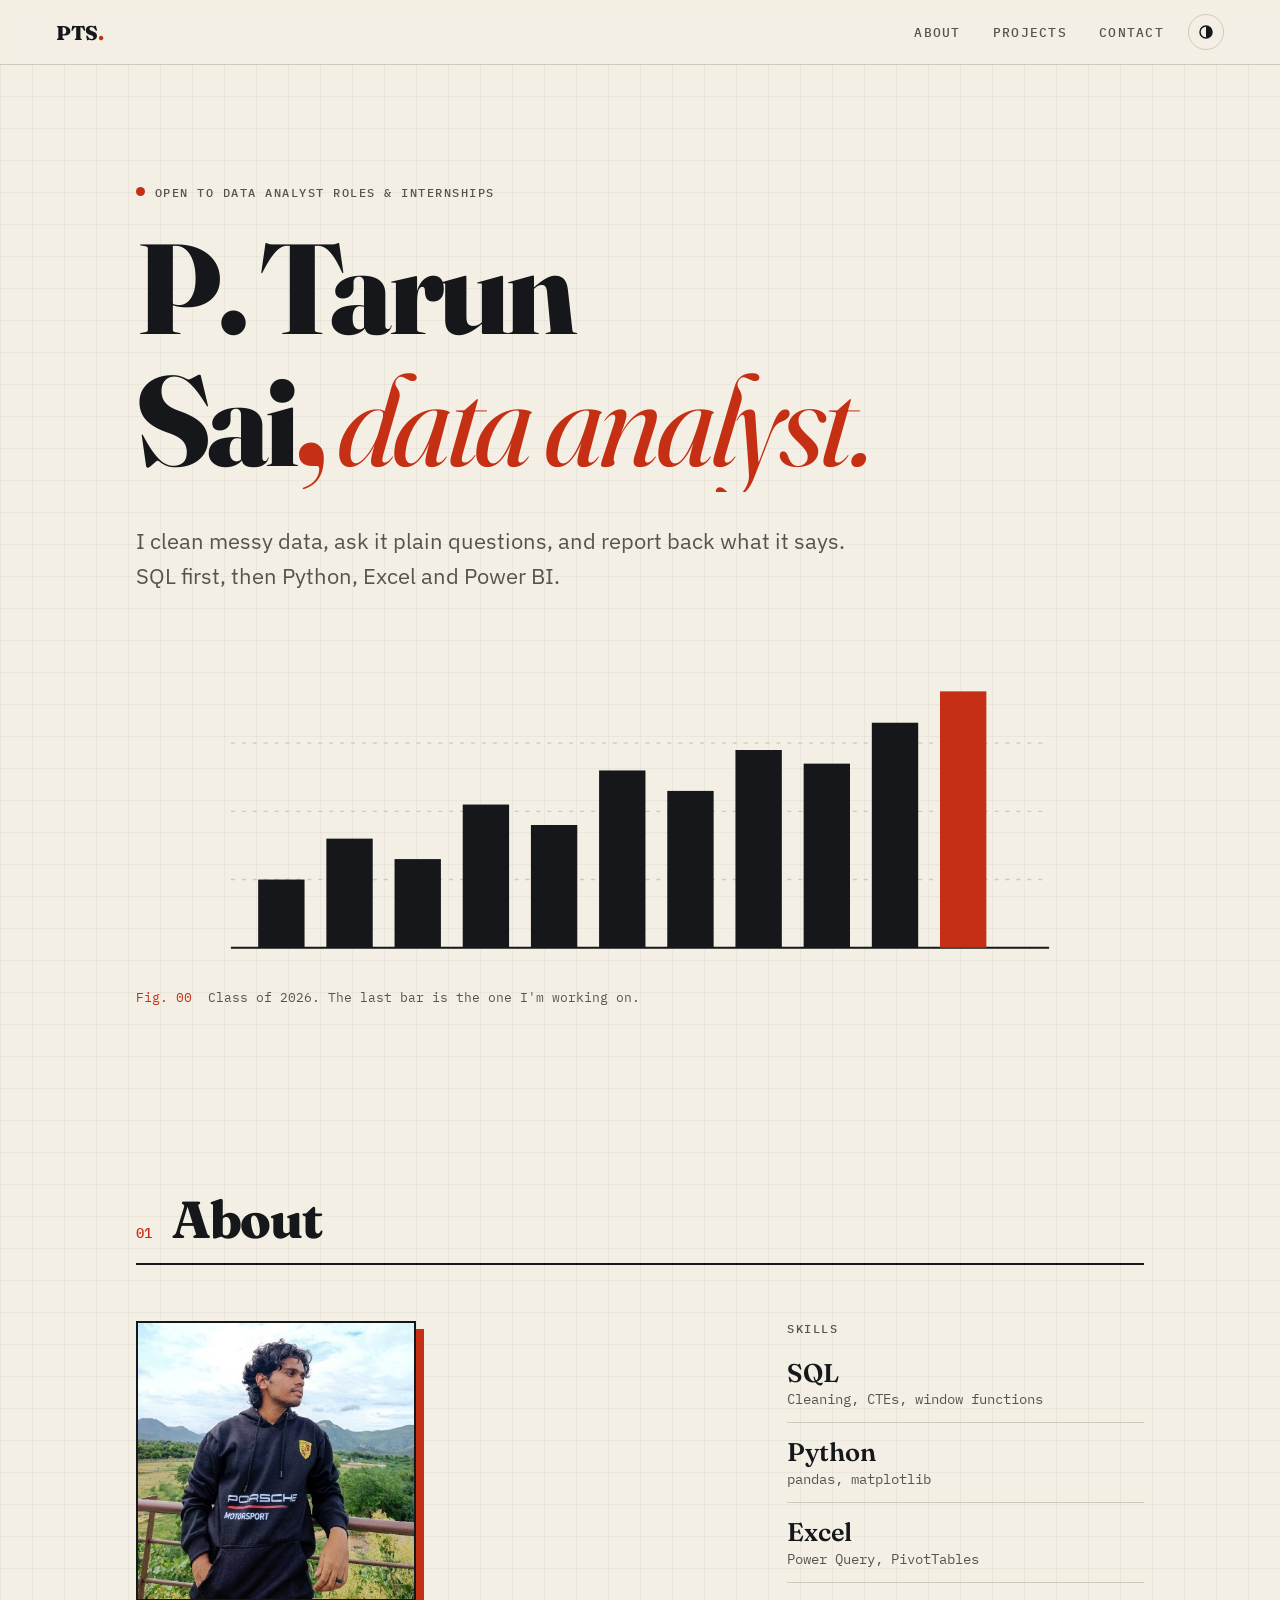
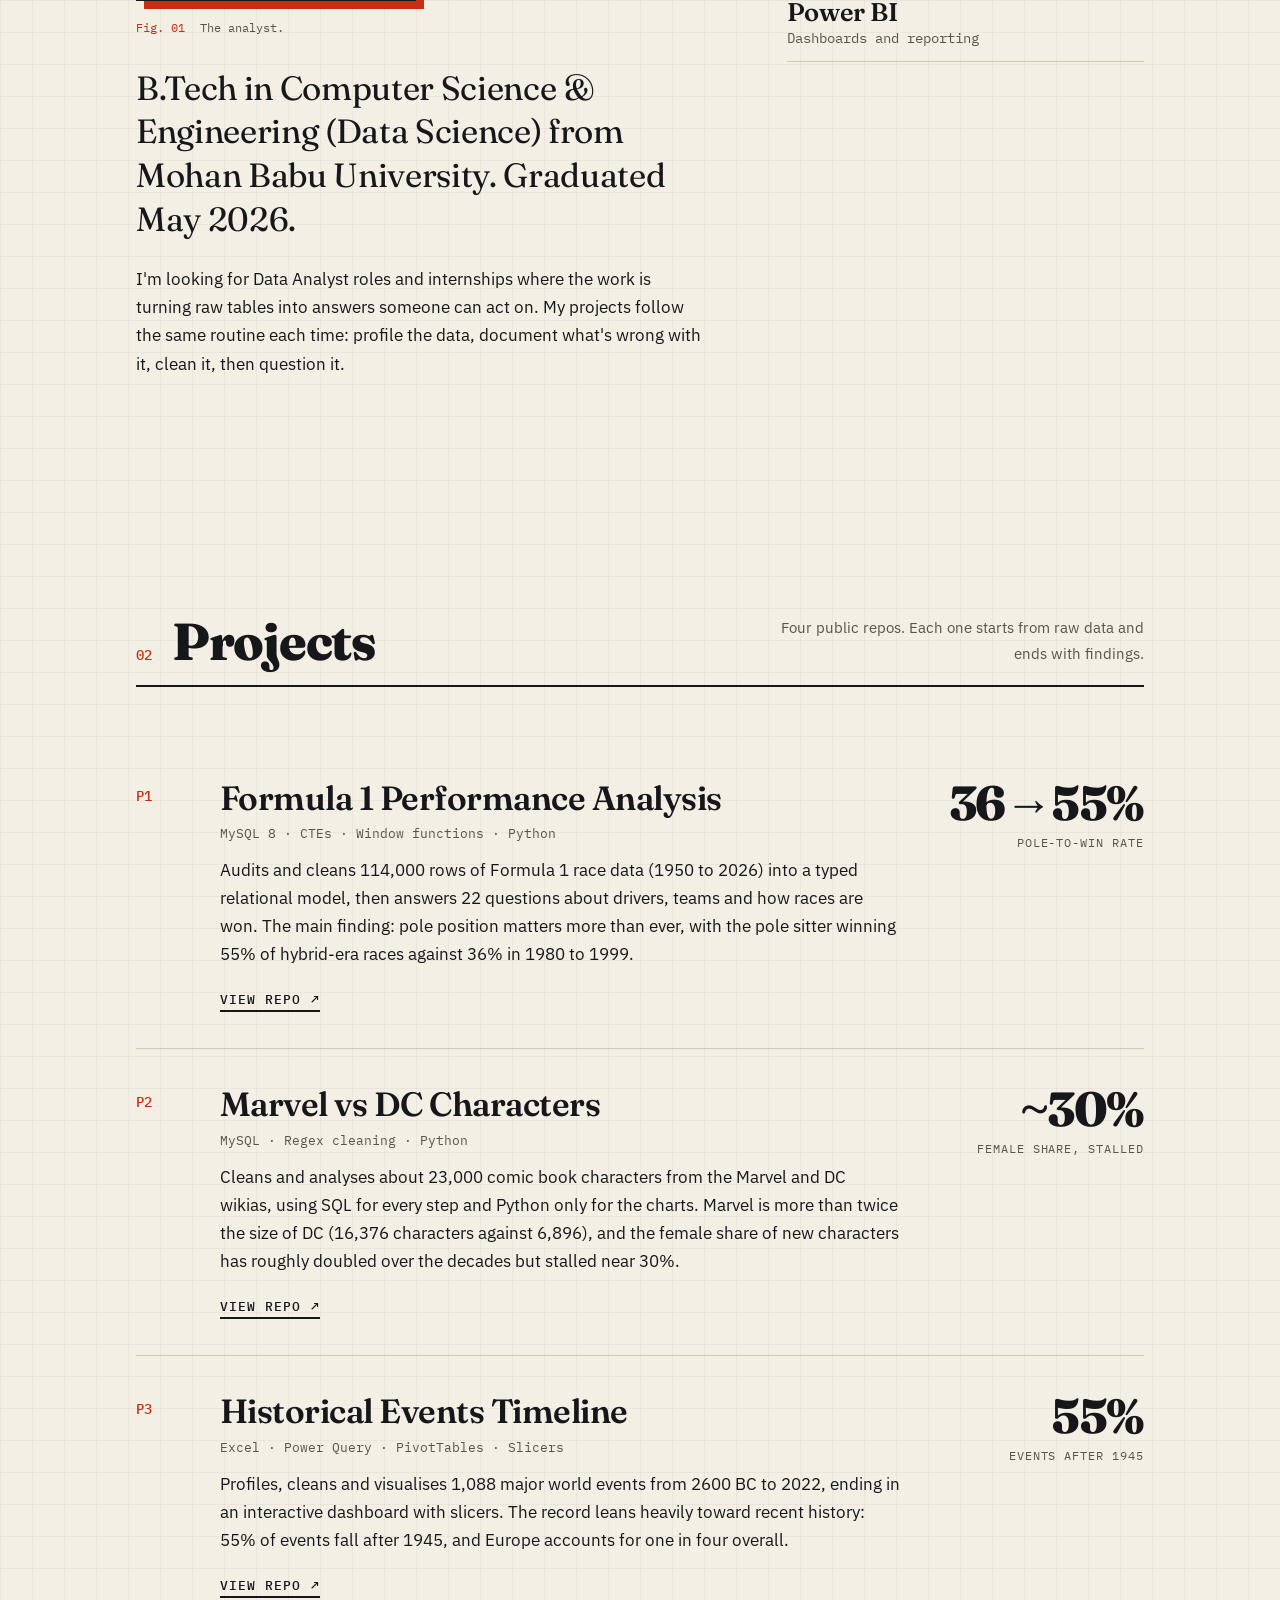
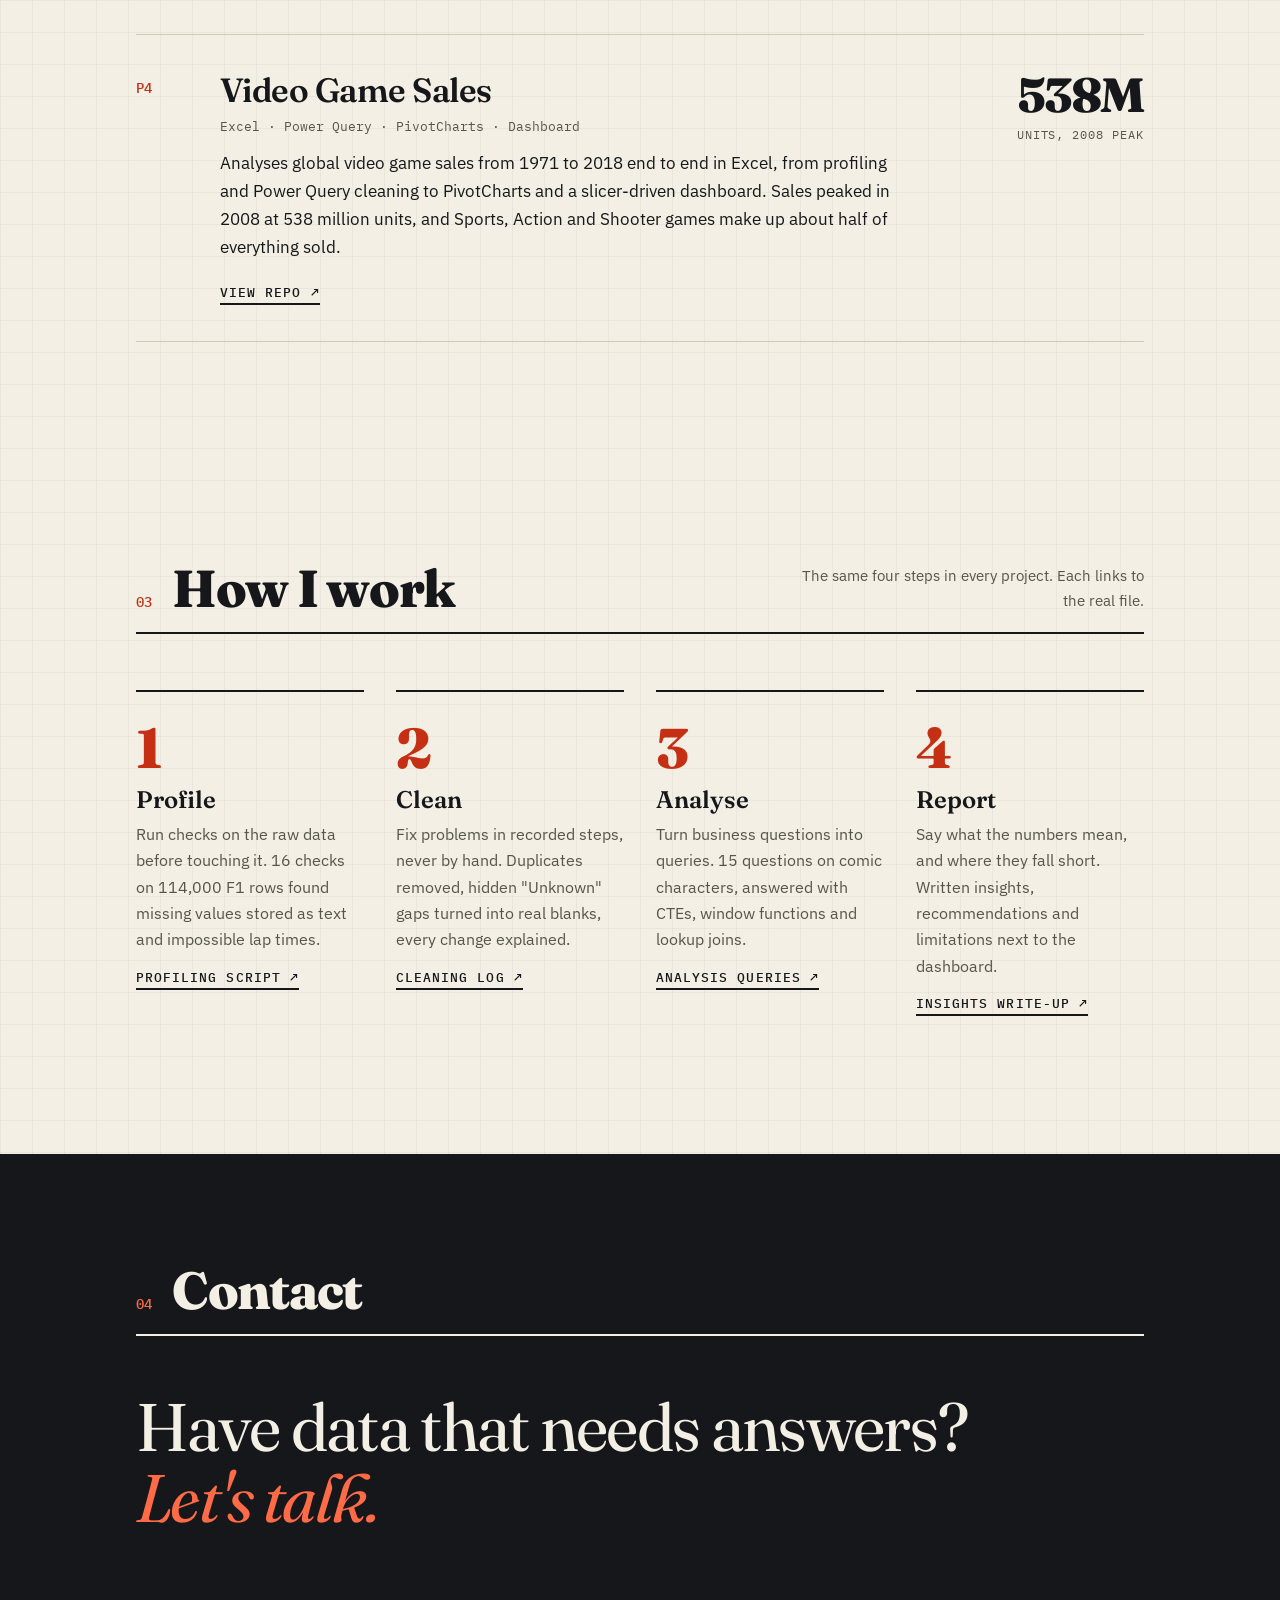
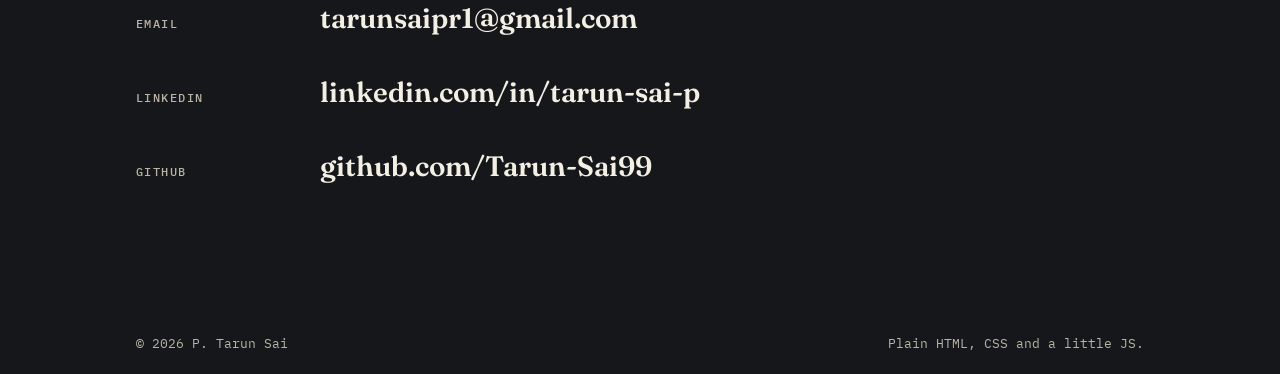
==== index.html @ ee103949 "Add process section, dark mode, link preview; serve site from repo root" ====
<!doctype html>
<html lang="en" class="no-js">
<head>
  <meta charset="utf-8">
  <meta name="viewport" content="width=device-width, initial-scale=1">
  <title>P. Tarun Sai · Data Analyst</title>
  <meta name="description" content="Portfolio of P. Tarun Sai, a Data Analyst skilled in SQL, Python, Excel and Power BI. B.Tech CSE (Data Science), seeking Data Analyst roles and internships.">
  <meta name="theme-color" content="#F3EFE4">
  <link rel="canonical" href="https://tarun-sai99.github.io/portfolio/">
  <meta property="og:type" content="website">
  <meta property="og:title" content="P. Tarun Sai · Data Analyst">
  <meta property="og:description" content="SQL, Python, Excel and Power BI. Four data-analysis projects, from raw data to findings.">
  <meta property="og:url" content="https://tarun-sai99.github.io/portfolio/">
  <meta property="og:image" content="https://tarun-sai99.github.io/portfolio/og.png">
  <meta property="og:image:width" content="1200">
  <meta property="og:image:height" content="630">
  <meta name="twitter:card" content="summary_large_image">
  <script>try{var t=localStorage.getItem("theme");if(!t)t=matchMedia("(prefers-color-scheme: dark)").matches?"dark":"light";document.documentElement.dataset.theme=t}catch(e){}</script>
  <link rel="icon" href="data:image/svg+xml,%3Csvg xmlns='http://www.w3.org/2000/svg' viewBox='0 0 32 32'%3E%3Crect width='32' height='32' fill='%2316171A'/%3E%3Crect x='6' y='16' width='5' height='10' fill='%23F3EFE4'/%3E%3Crect x='13.5' y='10' width='5' height='16' fill='%23F3EFE4'/%3E%3Crect x='21' y='5' width='5' height='21' fill='%23FF6B47'/%3E%3C/svg%3E">
  <link rel="preconnect" href="https://fonts.googleapis.com">
  <link rel="preconnect" href="https://fonts.gstatic.com" crossorigin>
  <link href="https://fonts.googleapis.com/css2?family=Fraunces:ital,opsz,wght@0,9..144,400;0,9..144,600;0,9..144,800;1,9..144,400&family=IBM+Plex+Mono:wght@400;500&family=IBM+Plex+Sans:wght@400;500;600&display=swap" rel="stylesheet">
  <link rel="stylesheet" href="style.css">
</head>
<body>
  <a class="skip" href="#main">Skip to content</a>

  <header class="top">
    <a class="mark" href="#top" aria-label="P. Tarun Sai, back to top">PTS<span>.</span></a>
    <nav aria-label="Sections">
      <a href="#about">About</a>
      <a href="#projects">Projects</a>
      <a href="#contact">Contact</a>
    </nav>
    <button class="theme" type="button" id="theme" aria-label="Switch between light and dark theme">
      <svg viewBox="0 0 24 24" width="18" height="18" aria-hidden="true"><circle cx="12" cy="12" r="8" fill="none" stroke="currentColor" stroke-width="2"/><path d="M12 4a8 8 0 0 1 0 16z" fill="currentColor"/></svg>
    </button>
  </header>

  <main id="main">
    <!-- HERO -->
    <section class="hero wrap" id="top">
      <p class="label"><span class="dot" aria-hidden="true"></span>Open to Data Analyst roles &amp; internships</p>
      <h1>
        <span class="line">P. Tarun</span>
        <span class="line">Sai<span class="accent">,</span> <em>data analyst.</em></span>
      </h1>
      <p class="lede">I clean messy data, ask it plain questions, and report back what it says. SQL first, then Python, Excel and Power BI.</p>

      <figure class="chart" aria-label="Decorative bar chart with the last bar highlighted">
        <svg viewBox="0 0 600 220" role="img" aria-hidden="true" preserveAspectRatio="xMidYMax meet">
          <g class="axis">
            <line x1="0" y1="200" x2="600" y2="200"/>
            <line x1="0" y1="150" x2="600" y2="150" class="faint"/>
            <line x1="0" y1="100" x2="600" y2="100" class="faint"/>
            <line x1="0" y1="50"  x2="600" y2="50"  class="faint"/>
          </g>
          <g class="bars">
            <rect x="20"  y="150" width="34" height="50"  style="--i:0"/>
            <rect x="70"  y="120" width="34" height="80"  style="--i:1"/>
            <rect x="120" y="135" width="34" height="65"  style="--i:2"/>
            <rect x="170" y="95"  width="34" height="105" style="--i:3"/>
            <rect x="220" y="110" width="34" height="90"  style="--i:4"/>
            <rect x="270" y="70"  width="34" height="130" style="--i:5"/>
            <rect x="320" y="85"  width="34" height="115" style="--i:6"/>
            <rect x="370" y="55"  width="34" height="145" style="--i:7"/>
            <rect x="420" y="65"  width="34" height="135" style="--i:8"/>
            <rect x="470" y="35"  width="34" height="165" style="--i:9"/>
            <rect x="520" y="12"  width="34" height="188" style="--i:10" class="hot"/>
          </g>
        </svg>
        <figcaption><span>Fig. 00</span> Class of 2026. The last bar is the one I'm working on.</figcaption>
      </figure>
    </section>

    <!-- ABOUT -->
    <section class="about wrap" id="about">
      <header class="sec-head reveal">
        <span class="sec-no">01</span>
        <h2>About</h2>
      </header>

      <div class="about-grid">
        <div class="reveal">
          <figure class="portrait">
            <img src="photo.png" width="400" height="400" alt="Portrait of P. Tarun Sai outdoors, in front of green hills" loading="lazy">
            <figcaption><span>Fig. 01</span> The analyst.</figcaption>
          </figure>
          <p class="big">B.Tech in Computer Science &amp; Engineering (Data Science) from Mohan Babu University. Graduated May 2026.</p>
          <p>I'm looking for Data Analyst roles and internships where the work is turning raw tables into answers someone can act on. My projects follow the same routine each time: profile the data, document what's wrong with it, clean it, then question it.</p>
        </div>

        <div class="skills reveal" aria-label="Skills">
          <h3 class="label">Skills</h3>
          <ul>
            <li><b>SQL</b><span>Cleaning, CTEs, window functions</span></li>
            <li><b>Python</b><span>pandas, matplotlib</span></li>
            <li><b>Excel</b><span>Power Query, PivotTables</span></li>
            <li><b>Power BI</b><span>Dashboards and reporting</span></li>
          </ul>
        </div>
      </div>
    </section>

    <!-- PROJECTS -->
    <section class="projects wrap" id="projects">
      <header class="sec-head reveal">
        <span class="sec-no">02</span>
        <h2>Projects</h2>
        <p class="sec-note">Four public repos. Each one starts from raw data and ends with findings.</p>
      </header>

      <ol class="ledger">
        <li class="row reveal">
          <span class="idx">P1</span>
          <div class="body">
            <h3><a href="https://github.com/Tarun-Sai99/f1-performance-analysis-mysql">Formula 1 Performance Analysis</a></h3>
            <p class="tools">MySQL 8 · CTEs · Window functions · Python</p>
            <p>Audits and cleans 114,000 rows of Formula 1 race data (1950 to 2026) into a typed relational model, then answers 22 questions about drivers, teams and how races are won. The main finding: pole position matters more than ever, with the pole sitter winning 55% of hybrid-era races against 36% in 1980 to 1999.</p>
            <a class="go" href="https://github.com/Tarun-Sai99/f1-performance-analysis-mysql">View repo <span aria-hidden="true">↗</span></a>
          </div>
          <p class="stat" aria-hidden="true"><strong>36→55%</strong><small>pole-to-win rate</small></p>
        </li>

        <li class="row reveal">
          <span class="idx">P2</span>
          <div class="body">
            <h3><a href="https://github.com/Tarun-Sai99/marvel-dc-sql-analysis">Marvel vs DC Characters</a></h3>
            <p class="tools">MySQL · Regex cleaning · Python</p>
            <p>Cleans and analyses about 23,000 comic book characters from the Marvel and DC wikias, using SQL for every step and Python only for the charts. Marvel is more than twice the size of DC (16,376 characters against 6,896), and the female share of new characters has roughly doubled over the decades but stalled near 30%.</p>
            <a class="go" href="https://github.com/Tarun-Sai99/marvel-dc-sql-analysis">View repo <span aria-hidden="true">↗</span></a>
          </div>
          <p class="stat" aria-hidden="true"><strong>~30%</strong><small>female share, stalled</small></p>
        </li>

        <li class="row reveal">
          <span class="idx">P3</span>
          <div class="body">
            <h3><a href="https://github.com/Tarun-Sai99/historical-events-excel-analysis">Historical Events Timeline</a></h3>
            <p class="tools">Excel · Power Query · PivotTables · Slicers</p>
            <p>Profiles, cleans and visualises 1,088 major world events from 2600 BC to 2022, ending in an interactive dashboard with slicers. The record leans heavily toward recent history: 55% of events fall after 1945, and Europe accounts for one in four overall.</p>
            <a class="go" href="https://github.com/Tarun-Sai99/historical-events-excel-analysis">View repo <span aria-hidden="true">↗</span></a>
          </div>
          <p class="stat" aria-hidden="true"><strong>55%</strong><small>events after 1945</small></p>
        </li>

        <li class="row reveal">
          <span class="idx">P4</span>
          <div class="body">
            <h3><a href="https://github.com/Tarun-Sai99/video-game-sales-analysis">Video Game Sales</a></h3>
            <p class="tools">Excel · Power Query · PivotCharts · Dashboard</p>
            <p>Analyses global video game sales from 1971 to 2018 end to end in Excel, from profiling and Power Query cleaning to PivotCharts and a slicer-driven dashboard. Sales peaked in 2008 at 538 million units, and Sports, Action and Shooter games make up about half of everything sold.</p>
            <a class="go" href="https://github.com/Tarun-Sai99/video-game-sales-analysis">View repo <span aria-hidden="true">↗</span></a>
          </div>
          <p class="stat" aria-hidden="true"><strong>538M</strong><small>units, 2008 peak</small></p>
        </li>
      </ol>
    </section>

    <!-- PROCESS -->
    <section class="process wrap" id="process">
      <header class="sec-head reveal">
        <span class="sec-no">03</span>
        <h2>How I work</h2>
        <p class="sec-note">The same four steps in every project. Each links to the real file.</p>
      </header>
      <ol class="steps">
        <li class="reveal">
          <span class="n">1</span>
          <h3>Profile</h3>
          <p>Run checks on the raw data before touching it. 16 checks on 114,000 F1 rows found missing values stored as text and impossible lap times.</p>
          <a class="go" href="https://github.com/Tarun-Sai99/f1-performance-analysis-mysql/blob/HEAD/sql/02_profiling.sql">Profiling script <span aria-hidden="true">↗</span></a>
        </li>
        <li class="reveal">
          <span class="n">2</span>
          <h3>Clean</h3>
          <p>Fix problems in recorded steps, never by hand. Duplicates removed, hidden "Unknown" gaps turned into real blanks, every change explained.</p>
          <a class="go" href="https://github.com/Tarun-Sai99/historical-events-excel-analysis/blob/HEAD/docs/cleaning_log.md">Cleaning log <span aria-hidden="true">↗</span></a>
        </li>
        <li class="reveal">
          <span class="n">3</span>
          <h3>Analyse</h3>
          <p>Turn business questions into queries. 15 questions on comic characters, answered with CTEs, window functions and lookup joins.</p>
          <a class="go" href="https://github.com/Tarun-Sai99/marvel-dc-sql-analysis/blob/HEAD/sql/03_analysis.sql">Analysis queries <span aria-hidden="true">↗</span></a>
        </li>
        <li class="reveal">
          <span class="n">4</span>
          <h3>Report</h3>
          <p>Say what the numbers mean, and where they fall short. Written insights, recommendations and limitations next to the dashboard.</p>
          <a class="go" href="https://github.com/Tarun-Sai99/video-game-sales-analysis/blob/HEAD/docs/insights.md">Insights write-up <span aria-hidden="true">↗</span></a>
        </li>
      </ol>
    </section>

    <!-- CONTACT -->
    <section class="contact" id="contact">
      <div class="wrap">
        <header class="sec-head reveal">
          <span class="sec-no">04</span>
          <h2>Contact</h2>
        </header>
        <p class="contact-big reveal">Have data that needs answers? <em>Let's talk.</em></p>
        <ul class="links reveal">
          <li><span class="label">Email</span><a href="mailto:tarunsaipr1@gmail.com">tarunsaipr1@gmail.com</a></li>
          <li><span class="label">LinkedIn</span><a href="https://www.linkedin.com/in/tarun-sai-p/">linkedin.com/in/tarun-sai-p</a></li>
          <li><span class="label">GitHub</span><a href="https://github.com/Tarun-Sai99">github.com/Tarun-Sai99</a></li>
        </ul>
      </div>
    </section>
  </main>

  <footer class="foot">
    <div class="wrap">
      <span>© <span id="yr">2026</span> P. Tarun Sai</span>
      <span>Plain HTML, CSS and a little JS.</span>
    </div>
  </footer>

  <script>document.documentElement.classList.remove("no-js")</script>
  <script src="script.js"></script>
</body>
</html>
---- style.css ----
/* ---------- Design tokens: change these to re-theme ---------- */
:root {
  --paper:  #F3EFE4;   /* neutral base */
  --paper-2:#EAE5D6;
  --ink:    #16171A;   /* text + dark section */
  --muted:  #57544B;   /* secondary text */
  --rule:   #CFC9B8;   /* hairlines, grid */
  --accent: #C52F14;   /* the one accent (on paper) */
  --accent-hi: #FF6B47;/* accent on dark */
  --grid: rgba(22,23,26,.045);
  --band-bg: #16171A;  /* contact band */
  --band-fg: #F3EFE4;
  --band-muted: #B9B4A5;
  --band-line: var(--band-line);
  color-scheme: light;

  --serif: "Fraunces", Georgia, "Times New Roman", serif;
  --sans:  "IBM Plex Sans", system-ui, -apple-system, "Segoe UI", sans-serif;
  --mono:  "IBM Plex Mono", ui-monospace, "SFMono-Regular", Menlo, monospace;

  --gutter: clamp(20px, 5vw, 56px);
  --max: 1120px;
}

:root[data-theme="dark"] {
  --paper:#121315; --paper-2:#1C1D20; --ink:#ECE7DA; --muted:#A8A395; --rule:#34332F;
  --accent:#FF6B47; --grid:rgba(236,231,218,.05);
  --band-bg:#1B1C1F; --band-fg:#ECE7DA; --band-muted:#A8A395; --band-line:rgba(236,231,218,.2);
  color-scheme: dark;
}
@media (prefers-color-scheme: dark) {
  :root:not([data-theme]) {
  --paper:#121315; --paper-2:#1C1D20; --ink:#ECE7DA; --muted:#A8A395; --rule:#34332F;
  --accent:#FF6B47; --grid:rgba(236,231,218,.05);
  --band-bg:#1B1C1F; --band-fg:#ECE7DA; --band-muted:#A8A395; --band-line:rgba(236,231,218,.2);
  color-scheme: dark;
  }
}

*, *::before, *::after { box-sizing: border-box; }
html { scroll-behavior: smooth; scroll-padding-top: 72px; }
body {
  margin: 0;
  background-color: var(--paper);
  /* graph-paper grid: the "analyst's notebook" concept */
  background-image:
    linear-gradient(to right, var(--grid) 1px, transparent 1px),
    linear-gradient(to bottom, var(--grid) 1px, transparent 1px);
  background-size: 32px 32px;
  color: var(--ink);
  font: 400 1.0625rem/1.65 var(--sans);
  -webkit-font-smoothing: antialiased;
}
.wrap { max-width: var(--max); margin: 0 auto; padding-inline: var(--gutter); }
a { color: inherit; }
:focus-visible { outline: 3px solid var(--accent); outline-offset: 3px; border-radius: 2px; }
.skip { position: absolute; left: -999px; top: 8px; background: var(--ink); color: var(--paper); padding: 8px 14px; z-index: 20; }
.skip:focus { left: 8px; }

.label {
  font: 500 .78rem/1.2 var(--mono);
  letter-spacing: .12em;
  text-transform: uppercase;
  color: var(--muted);
  margin: 0;
}

/* ---------- Top bar ---------- */
.top {
  position: sticky; top: 0; z-index: 10;
  display: flex; justify-content: space-between; align-items: center;
  padding: 14px var(--gutter);
  background: color-mix(in srgb, var(--paper) 88%, transparent);
  backdrop-filter: blur(8px);
  border-bottom: 1px solid var(--rule);
}
.mark { font: 800 1.25rem var(--serif); text-decoration: none; letter-spacing: -.02em; }
.mark span { color: var(--accent); }
.top nav { display: flex; gap: clamp(14px, 3vw, 32px); }
.top nav a {
  font: 500 .8rem var(--mono); letter-spacing: .1em; text-transform: uppercase;
  text-decoration: none; color: var(--muted); padding: 6px 0;
  background: linear-gradient(var(--accent), var(--accent)) 0 100% / 0 2px no-repeat;
  transition: color .2s, background-size .25s;
}
.top nav a:hover { color: var(--ink); background-size: 100% 2px; }

/* ---------- Hero ---------- */
.hero { padding-block: clamp(56px, 10vw, 120px) clamp(40px, 6vw, 80px); }
.dot {
  display: inline-block; width: 9px; height: 9px; border-radius: 50%;
  background: var(--accent); margin-right: 10px; vertical-align: 1px;
  animation: pulse 2.2s ease-out infinite;
}
.hero h1 {
  font: 800 clamp(3rem, 10.5vw, 8rem)/.95 var(--serif);
  font-variation-settings: "opsz" 144;
  letter-spacing: -.035em;
  margin: 28px 0 0;
}
.hero h1 .line { display: block; overflow: hidden; padding-bottom: .08em; }
.hero h1 .line > *, .hero h1 .line { animation: rise .9s cubic-bezier(.2,.7,.2,1) both; }
.hero h1 .line:nth-child(2) { animation-delay: .12s; }
.hero h1 em { font-style: italic; font-weight: 400; color: var(--accent); }
.hero h1 .accent { color: var(--accent); }
.lede { max-width: 34em; font-size: clamp(1.1rem, 2.2vw, 1.35rem); color: var(--muted); margin: 32px 0 0; animation: fade 1s .4s both; }

.chart { margin: clamp(40px, 7vw, 80px) 0 0; }
.chart svg { display: block; width: 100%; height: auto; max-height: 300px; overflow: visible; }
.chart .axis line { stroke: var(--ink); stroke-width: 1.5; }
.chart .axis .faint { stroke: var(--rule); stroke-width: 1; stroke-dasharray: 3 5; }
.chart .bars rect {
  fill: var(--ink);
  transform-box: fill-box; transform-origin: bottom;
  animation: grow .8s cubic-bezier(.2,.7,.2,1) both;
  animation-delay: calc(.5s + var(--i) * 70ms);
}
.chart .bars rect.hot { fill: var(--accent); }
.chart figcaption { font: 400 .8rem var(--mono); color: var(--muted); margin-top: 14px; }
.chart figcaption span { color: var(--accent); margin-right: 8px; }

/* ---------- Section heads ---------- */
section { padding-block: clamp(56px, 9vw, 110px); }
.sec-head { display: flex; flex-wrap: wrap; align-items: baseline; gap: 6px 20px; padding-bottom: 18px; border-bottom: 2px solid var(--ink); margin-bottom: clamp(32px, 5vw, 56px); }
.sec-no { font: 500 .85rem var(--mono); color: var(--accent); }
.sec-head h2 { font: 800 clamp(2rem, 5vw, 3.25rem)/1 var(--serif); letter-spacing: -.025em; margin: 0; }
.sec-note { flex-basis: 100%; margin: 6px 0 0; color: var(--muted); }
@media (min-width: 760px) { .sec-note { flex-basis: auto; margin: 0 0 0 auto; align-self: center; max-width: 24em; text-align: right; font-size: .95rem; } }

/* ---------- About ---------- */
.about-grid { display: grid; gap: 48px; }
@media (min-width: 860px) { .about-grid { grid-template-columns: 1.6fr 1fr; gap: 80px; } }
.big { font: 400 clamp(1.5rem, 3vw, 2.1rem)/1.3 var(--serif); letter-spacing: -.01em; margin: 0 0 24px; }
.about p { max-width: 36em; }
.skills .label { margin-bottom: 8px; }
.skills ul { list-style: none; padding: 0; margin: 0; }
.skills li { display: flex; flex-direction: column; padding: 14px 0; border-bottom: 1px solid var(--rule); transition: padding-left .25s; }
.skills li:hover { padding-left: 10px; }
.skills b { font: 600 1.6rem/1.2 var(--serif); }
.skills li:hover b { color: var(--accent); }
.skills span { font: 400 .85rem var(--mono); color: var(--muted); margin-top: 2px; }

.portrait { margin: 0 0 32px; width: min(260px, 70%); }
.portrait img {
  display: block; width: 100%; height: auto; aspect-ratio: 1; object-fit: cover; object-position: 50% 20%;
  border: 2px solid var(--ink); box-shadow: 8px 8px 0 var(--accent); background: var(--paper-2);
}
.portrait figcaption { font: 400 .78rem var(--mono); color: var(--muted); margin-top: 18px; }
.portrait figcaption span { color: var(--accent); margin-right: 8px; }
@media (min-width: 860px) { .portrait { width: 280px; } }

/* ---------- Projects (ledger rows, not cards) ---------- */
.ledger { list-style: none; margin: 0; padding: 0; }
.row {
  display: grid; gap: 14px 28px;
  grid-template-columns: 48px 1fr;
  padding: 36px 0; border-bottom: 1px solid var(--rule);
  position: relative;
}
.row::before { /* accent rule that draws on hover */
  content: ""; position: absolute; left: 0; bottom: -1px; height: 2px; width: 100%;
  background: var(--accent); transform: scaleX(0); transform-origin: left; transition: transform .45s cubic-bezier(.2,.7,.2,1);
}
.row:hover::before, .row:focus-within::before { transform: scaleX(1); }
.idx { font: 500 .85rem var(--mono); color: var(--accent); padding-top: .5rem; }
.body h3 { font: 600 clamp(1.5rem, 3vw, 2.1rem)/1.15 var(--serif); letter-spacing: -.015em; margin: 0; }
.body h3 a { text-decoration: none; }
.body h3 a:hover { color: var(--accent); }
.tools { font: 400 .82rem var(--mono); color: var(--muted); margin: 8px 0 14px; }
.body > p:not(.tools) { margin: 0 0 16px; max-width: 40em; }
.go {
  font: 500 .82rem var(--mono); letter-spacing: .08em; text-transform: uppercase; text-decoration: none;
  border-bottom: 2px solid var(--ink); padding-bottom: 2px; transition: color .2s, border-color .2s;
}
.go span { display: inline-block; transition: transform .2s; }
.go:hover { color: var(--accent); border-color: var(--accent); }
.go:hover span { transform: translate(2px, -2px); }
.stat { grid-column: 2; margin: 0; }
.stat strong { display: block; font: 800 clamp(2rem, 5vw, 3rem)/1 var(--serif); letter-spacing: -.03em; color: var(--ink); }
.stat small { font: 400 .75rem var(--mono); color: var(--muted); text-transform: uppercase; letter-spacing: .08em; }
.row:hover .stat strong { color: var(--accent); }
@media (min-width: 900px) {
  .row { grid-template-columns: 56px 1fr 200px; align-items: start; }
  .stat { grid-column: 3; text-align: right; }
}

/* ---------- Process ---------- */
.steps { list-style: none; margin: 0; padding: 0; display: grid; gap: 0; counter-reset: s; }
.steps li { padding: 28px 0; border-bottom: 1px solid var(--rule); display: grid; gap: 6px; }
.steps .n { font: 800 3.5rem/1 var(--serif); color: var(--accent); letter-spacing: -.04em; }
.steps h3 { font: 600 1.5rem/1.2 var(--serif); margin: 4px 0 0; }
.steps p { margin: 0 0 10px; color: var(--muted); font-size: 1rem; }
.steps .go { justify-self: start; align-self: end; }
@media (min-width: 900px) {
  .steps { grid-template-columns: repeat(4, 1fr); gap: 0 32px; }
  .steps li { border-bottom: 0; border-top: 2px solid var(--ink); align-content: start; }
  .steps li:hover .n { transform: translateY(-4px); }
  .steps .n { transition: transform .25s; }
}

/* ---------- Theme toggle ---------- */
.theme { background: none; border: 1px solid var(--rule); color: var(--ink); width: 36px; height: 36px; border-radius: 50%; display: grid; place-items: center; cursor: pointer; margin-left: 16px; transition: border-color .2s, color .2s, transform .3s; }
.theme:hover { border-color: var(--accent); color: var(--accent); transform: rotate(180deg); }
.top { gap: 8px; }
.top nav { margin-left: auto; }

/* ---------- Contact (dark band) ---------- */
.contact { background: var(--band-bg); color: var(--band-fg); }
.contact .sec-head { border-color: var(--band-fg); }
.contact .sec-no { color: var(--accent-hi); }
.contact-big { font: 400 clamp(2rem, 6vw, 4.2rem)/1.05 var(--serif); letter-spacing: -.025em; margin: 0 0 48px; max-width: 14em; }
.contact-big em { color: var(--accent-hi); }
.links { list-style: none; margin: 0; padding: 0; }
.links li { display: grid; gap: 4px 24px; padding: 20px 0; border-top: 1px solid var(--band-line); }
.links li:last-child { border-bottom: 1px solid var(--band-line); }
@media (min-width: 700px) { .links li { grid-template-columns: 160px 1fr; align-items: baseline; } }
.contact .label { color: var(--band-muted); }
.links a {
  font: 600 clamp(1.15rem, 3vw, 1.75rem) var(--serif); text-decoration: none; overflow-wrap: anywhere;
  background: linear-gradient(var(--accent-hi), var(--accent-hi)) 0 100% / 0 2px no-repeat; transition: background-size .3s, color .2s;
}
.links a:hover { color: var(--accent-hi); background-size: 100% 2px; }
.contact :focus-visible { outline-color: var(--accent-hi); }

.foot { background: var(--band-bg); color: var(--band-muted); font: 400 .8rem var(--mono); border-top: 1px solid var(--band-line); }
.foot .wrap { display: flex; flex-wrap: wrap; justify-content: space-between; gap: 8px; padding-block: 22px; }

/* ---------- Motion ---------- */
.reveal { opacity: 0; transform: translateY(24px); transition: opacity .7s ease, transform .7s cubic-bezier(.2,.7,.2,1); }
.reveal.in { opacity: 1; transform: none; }
@keyframes grow  { from { transform: scaleY(0); } to { transform: scaleY(1); } }
@keyframes rise  { from { transform: translateY(105%); opacity: 0; } to { transform: none; opacity: 1; } }
@keyframes fade  { from { opacity: 0; transform: translateY(10px); } to { opacity: 1; transform: none; } }
@keyframes pulse { 0% { box-shadow: 0 0 0 0 rgba(197,47,20,.5); } 70%,100% { box-shadow: 0 0 0 10px rgba(197,47,20,0); } }

@media (prefers-reduced-motion: reduce) {
  html { scroll-behavior: auto; }
  *, *::before, *::after { animation: none !important; transition: none !important; }
  .reveal { opacity: 1; transform: none; }
}
/* If JS is off, never hide content */
.no-js .reveal { opacity: 1; transform: none; }
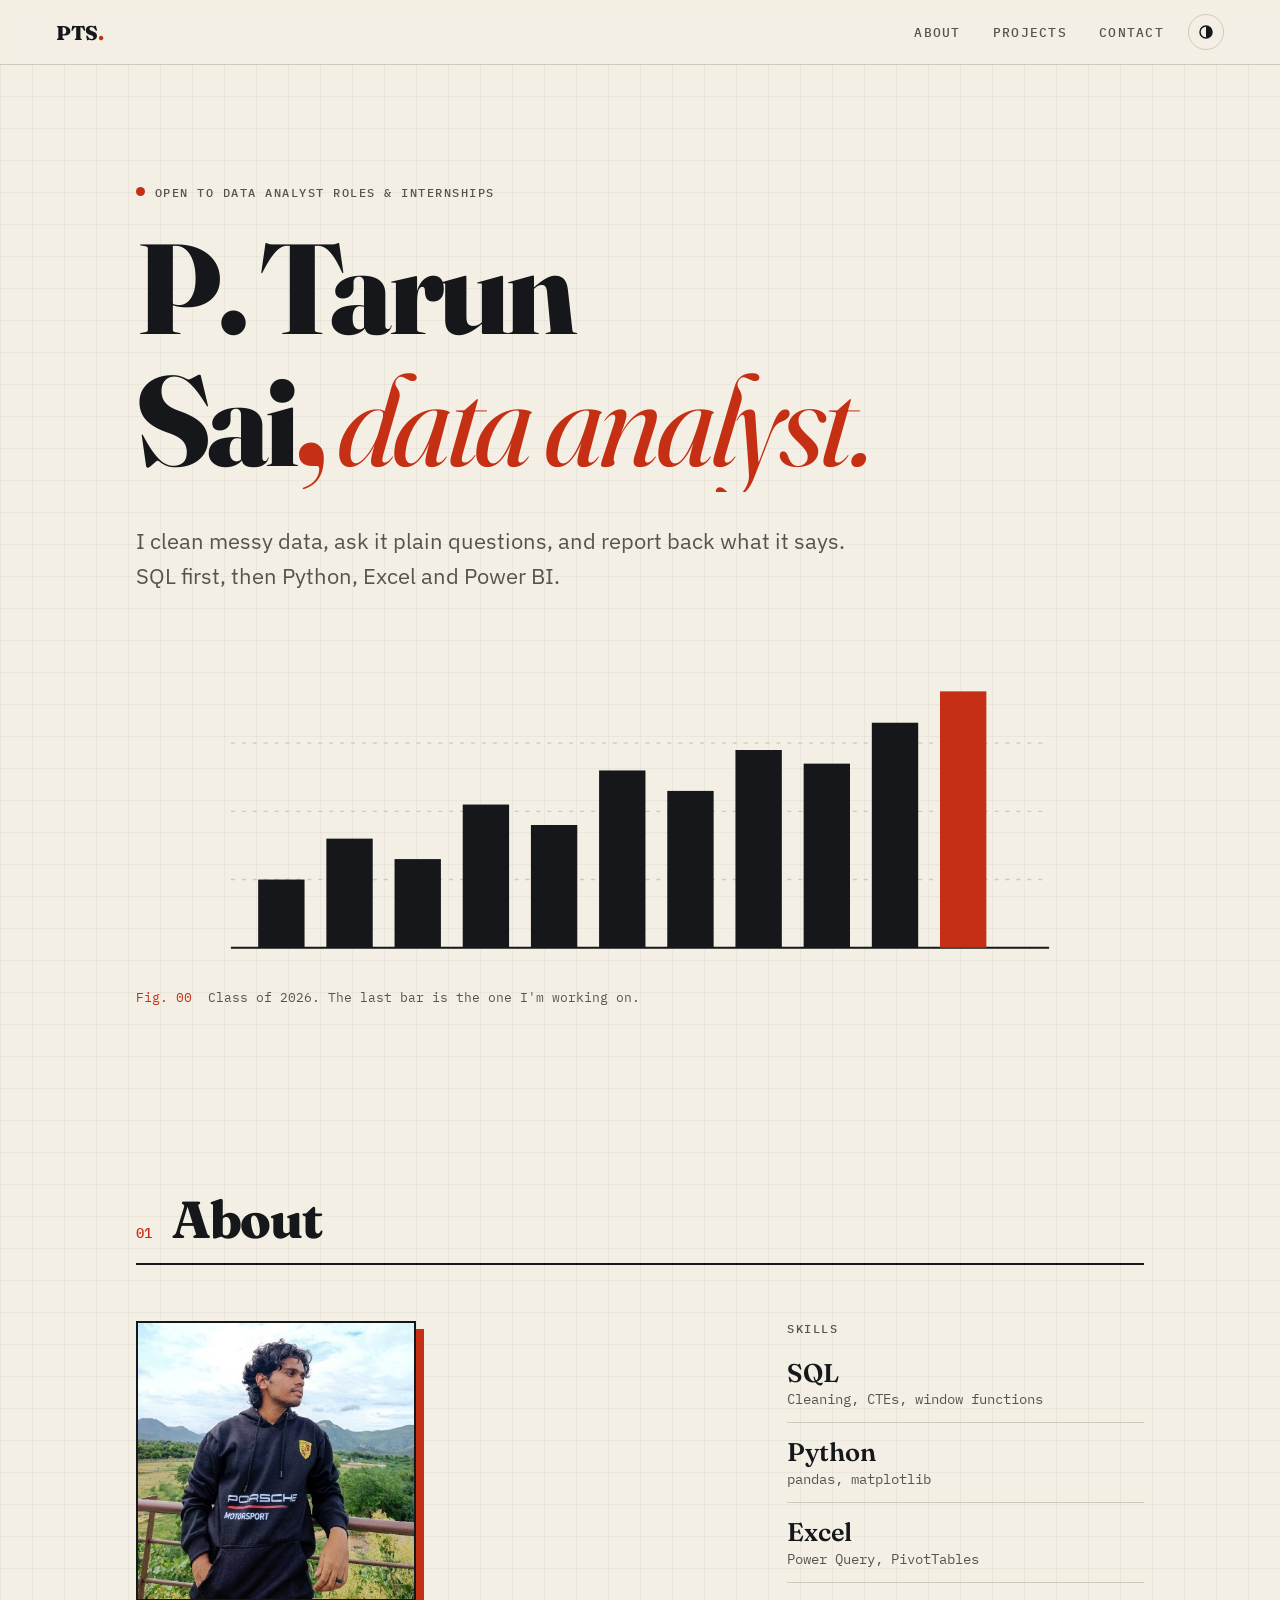
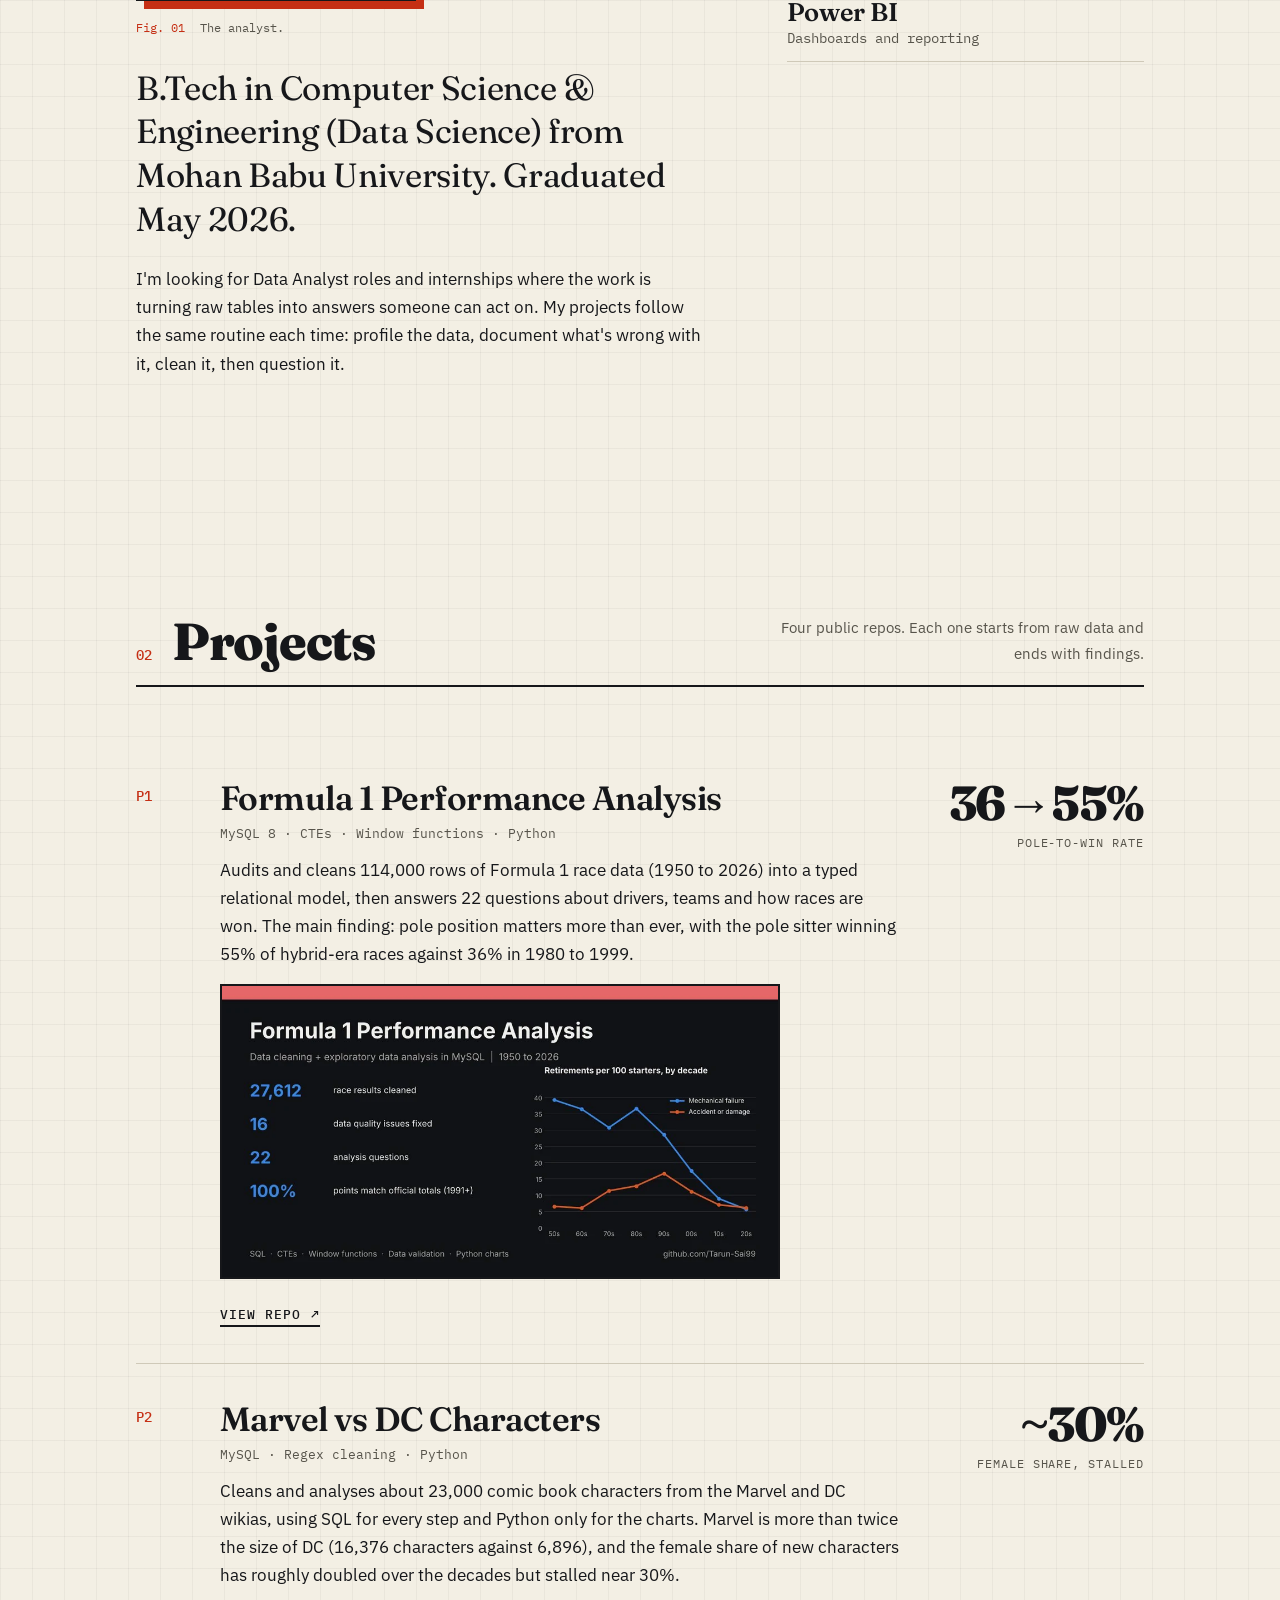
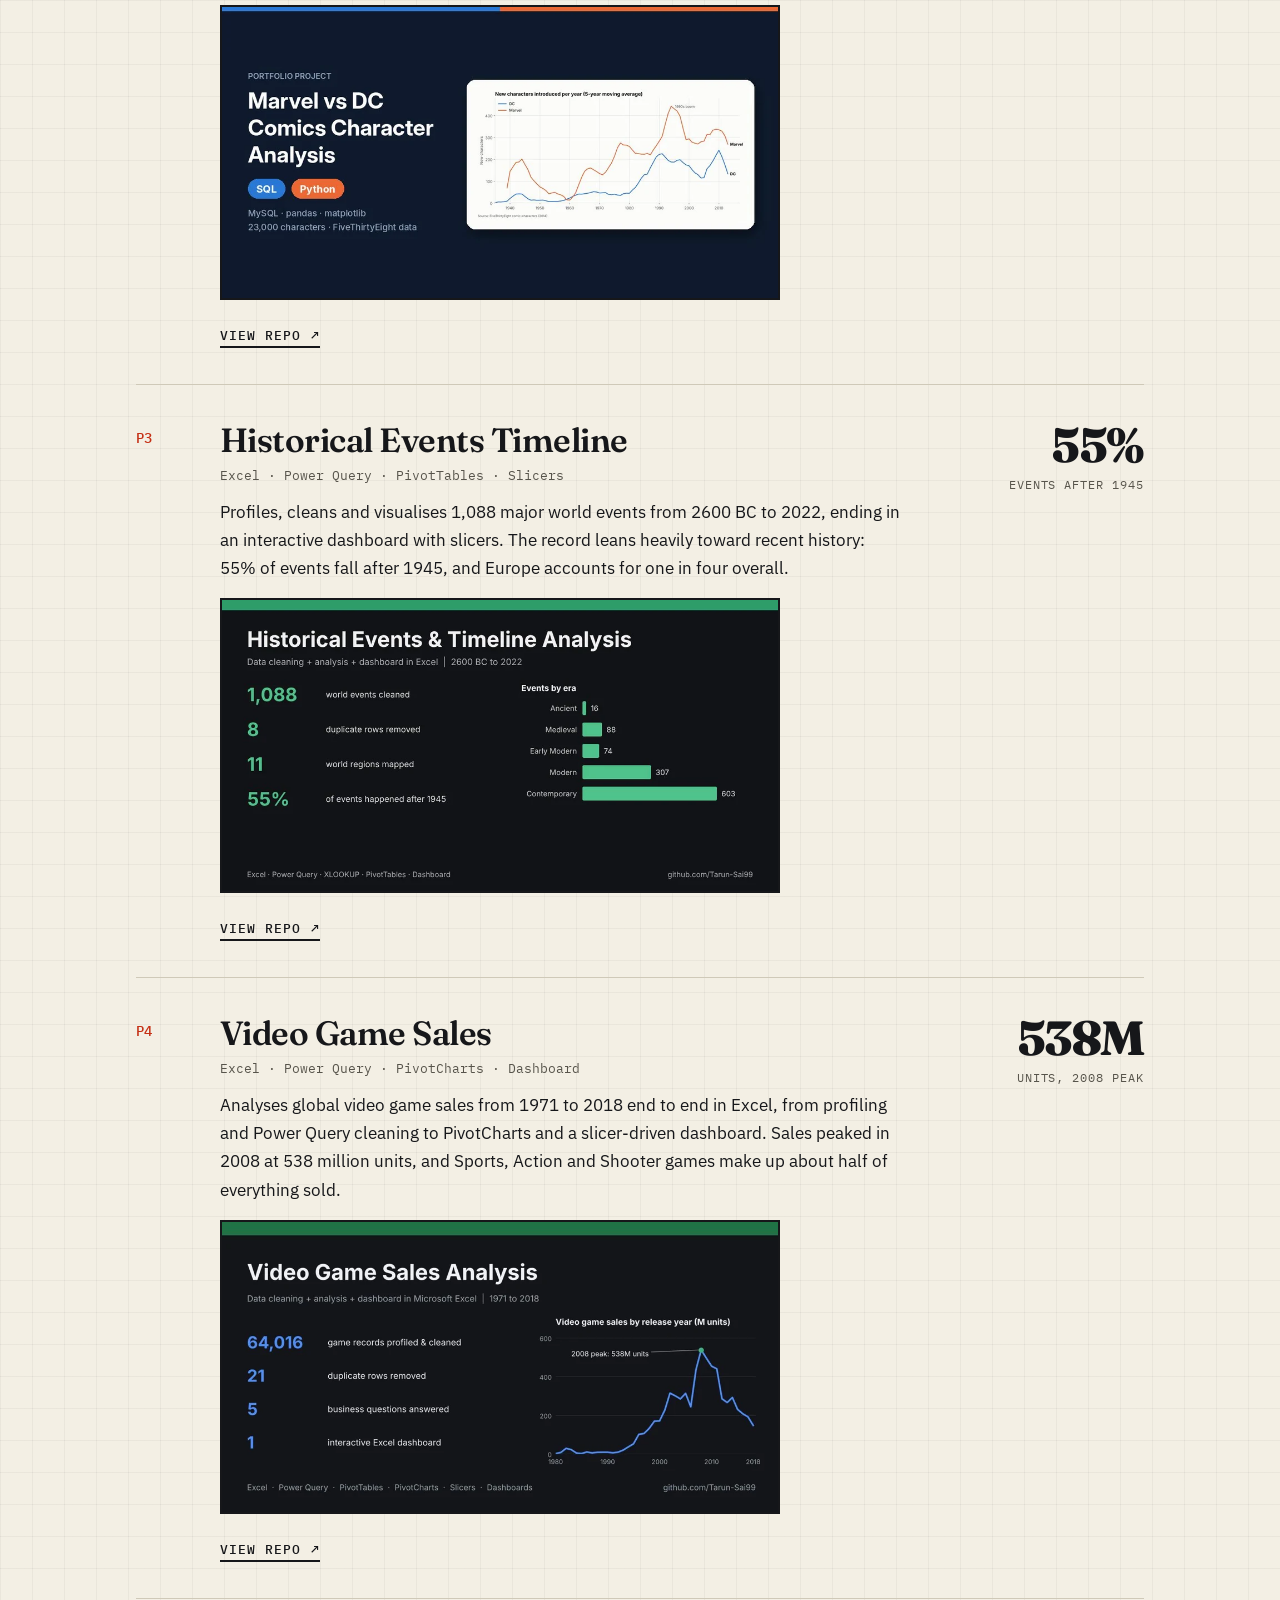
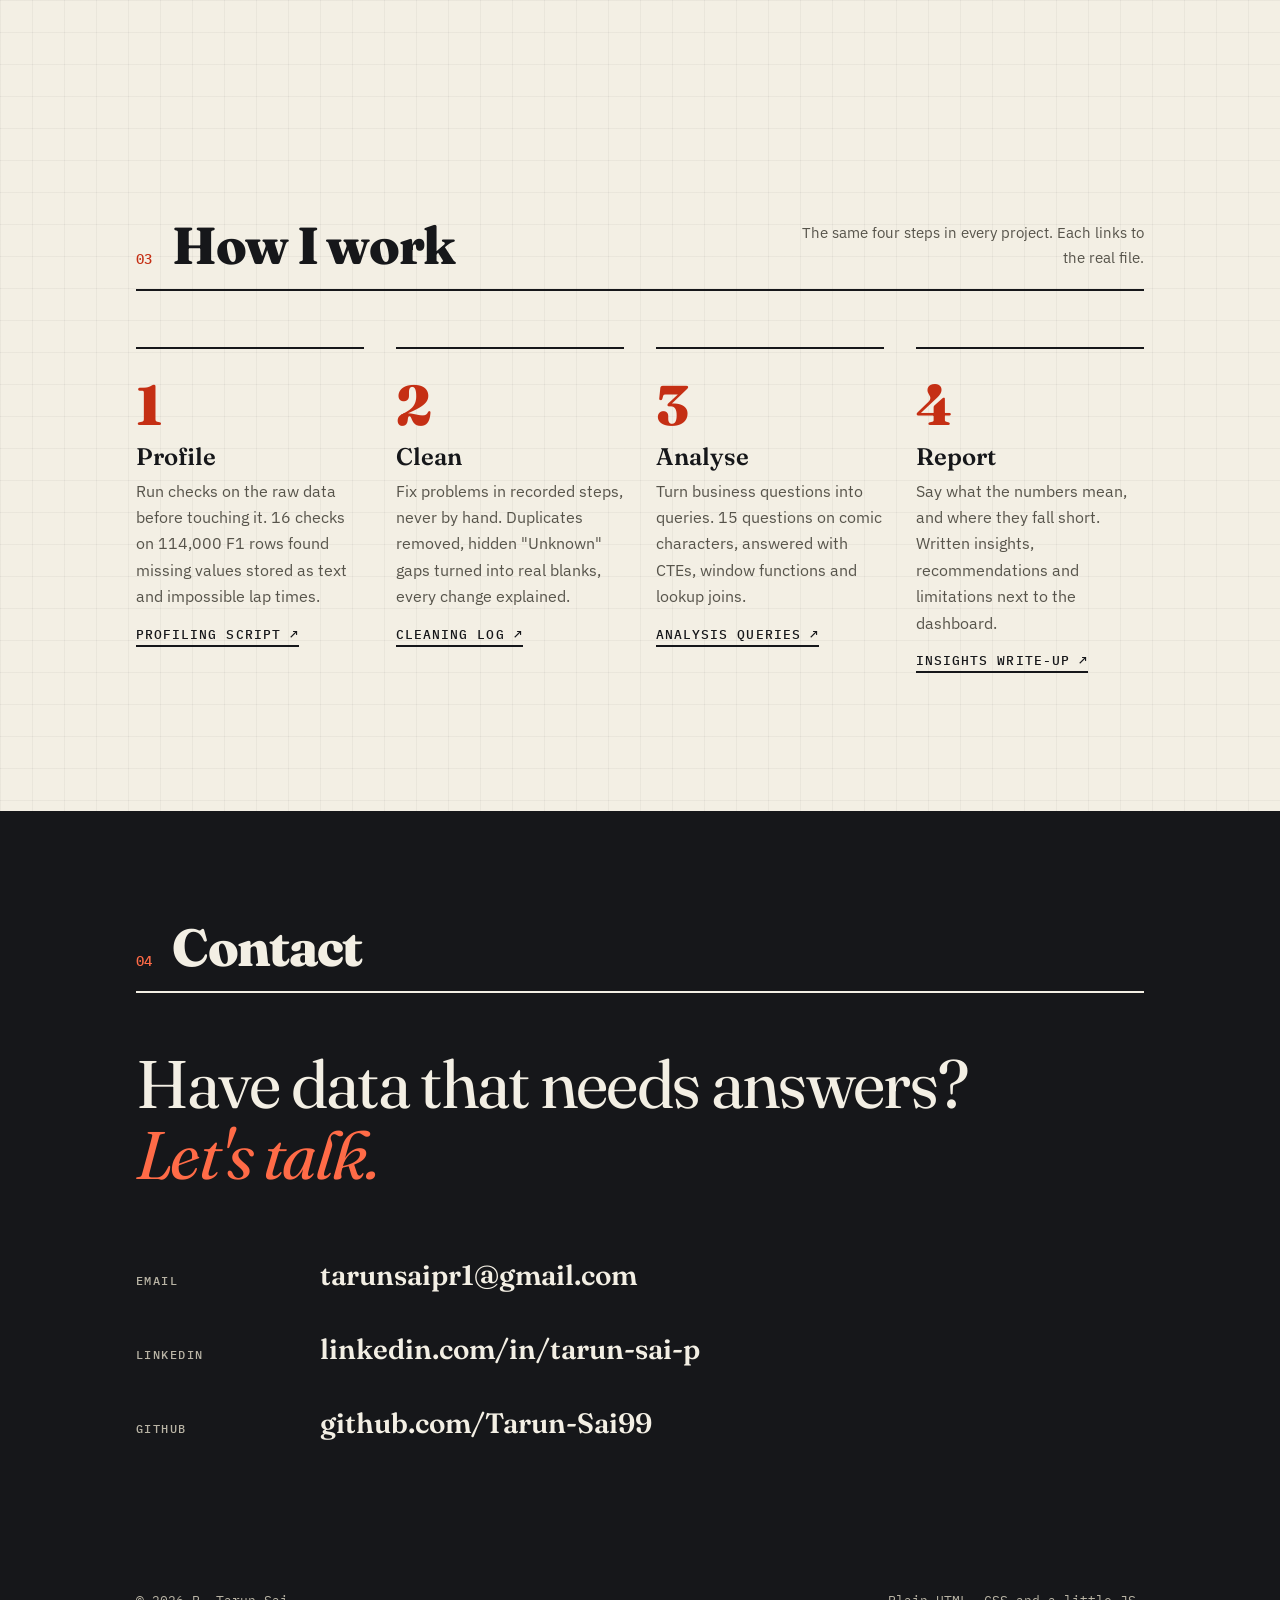
==== commit f36fa51d: "Add project thumbnails" ====
--- a/index.html
+++ b/index.html
@@ -117,6 +117,7 @@
             <h3><a href="https://github.com/Tarun-Sai99/f1-performance-analysis-mysql">Formula 1 Performance Analysis</a></h3>
             <p class="tools">MySQL 8 · CTEs · Window functions · Python</p>
             <p>Audits and cleans 114,000 rows of Formula 1 race data (1950 to 2026) into a typed relational model, then answers 22 questions about drivers, teams and how races are won. The main finding: pole position matters more than ever, with the pole sitter winning 55% of hybrid-era races against 36% in 1980 to 1999.</p>
+            <a class="thumb" href="https://github.com/Tarun-Sai99/f1-performance-analysis-mysql" tabindex="-1" aria-hidden="true"><img src="images/f1.webp" width="1000" height="523" alt="" loading="lazy"></a>
             <a class="go" href="https://github.com/Tarun-Sai99/f1-performance-analysis-mysql">View repo <span aria-hidden="true">↗</span></a>
           </div>
           <p class="stat" aria-hidden="true"><strong>36→55%</strong><small>pole-to-win rate</small></p>
@@ -128,6 +129,7 @@
             <h3><a href="https://github.com/Tarun-Sai99/marvel-dc-sql-analysis">Marvel vs DC Characters</a></h3>
             <p class="tools">MySQL · Regex cleaning · Python</p>
             <p>Cleans and analyses about 23,000 comic book characters from the Marvel and DC wikias, using SQL for every step and Python only for the charts. Marvel is more than twice the size of DC (16,376 characters against 6,896), and the female share of new characters has roughly doubled over the decades but stalled near 30%.</p>
+            <a class="thumb" href="https://github.com/Tarun-Sai99/marvel-dc-sql-analysis" tabindex="-1" aria-hidden="true"><img src="images/marvel-dc.webp" width="1000" height="523" alt="" loading="lazy"></a>
             <a class="go" href="https://github.com/Tarun-Sai99/marvel-dc-sql-analysis">View repo <span aria-hidden="true">↗</span></a>
           </div>
           <p class="stat" aria-hidden="true"><strong>~30%</strong><small>female share, stalled</small></p>
@@ -139,6 +141,7 @@
             <h3><a href="https://github.com/Tarun-Sai99/historical-events-excel-analysis">Historical Events Timeline</a></h3>
             <p class="tools">Excel · Power Query · PivotTables · Slicers</p>
             <p>Profiles, cleans and visualises 1,088 major world events from 2600 BC to 2022, ending in an interactive dashboard with slicers. The record leans heavily toward recent history: 55% of events fall after 1945, and Europe accounts for one in four overall.</p>
+            <a class="thumb" href="https://github.com/Tarun-Sai99/historical-events-excel-analysis" tabindex="-1" aria-hidden="true"><img src="images/historical-events.webp" width="1000" height="523" alt="" loading="lazy"></a>
             <a class="go" href="https://github.com/Tarun-Sai99/historical-events-excel-analysis">View repo <span aria-hidden="true">↗</span></a>
           </div>
           <p class="stat" aria-hidden="true"><strong>55%</strong><small>events after 1945</small></p>
@@ -150,6 +153,7 @@
             <h3><a href="https://github.com/Tarun-Sai99/video-game-sales-analysis">Video Game Sales</a></h3>
             <p class="tools">Excel · Power Query · PivotCharts · Dashboard</p>
             <p>Analyses global video game sales from 1971 to 2018 end to end in Excel, from profiling and Power Query cleaning to PivotCharts and a slicer-driven dashboard. Sales peaked in 2008 at 538 million units, and Sports, Action and Shooter games make up about half of everything sold.</p>
+            <a class="thumb" href="https://github.com/Tarun-Sai99/video-game-sales-analysis" tabindex="-1" aria-hidden="true"><img src="images/video-games.webp" width="1000" height="523" alt="" loading="lazy"></a>
             <a class="go" href="https://github.com/Tarun-Sai99/video-game-sales-analysis">View repo <span aria-hidden="true">↗</span></a>
           </div>
           <p class="stat" aria-hidden="true"><strong>538M</strong><small>units, 2008 peak</small></p>
--- a/style.css
+++ b/style.css
@@ -168,6 +168,9 @@
 .body h3 a:hover { color: var(--accent); }
 .tools { font: 400 .82rem var(--mono); color: var(--muted); margin: 8px 0 14px; }
 .body > p:not(.tools) { margin: 0 0 16px; max-width: 40em; }
+.thumb { display: block; max-width: 560px; margin: 4px 0 20px; border: 2px solid var(--ink); background: var(--paper-2); overflow: hidden; }
+.thumb img { display: block; width: 100%; height: auto; transition: transform .6s cubic-bezier(.2,.7,.2,1); }
+.row:hover .thumb img { transform: scale(1.03); }
 .go {
   font: 500 .82rem var(--mono); letter-spacing: .08em; text-transform: uppercase; text-decoration: none;
   border-bottom: 2px solid var(--ink); padding-bottom: 2px; transition: color .2s, border-color .2s;
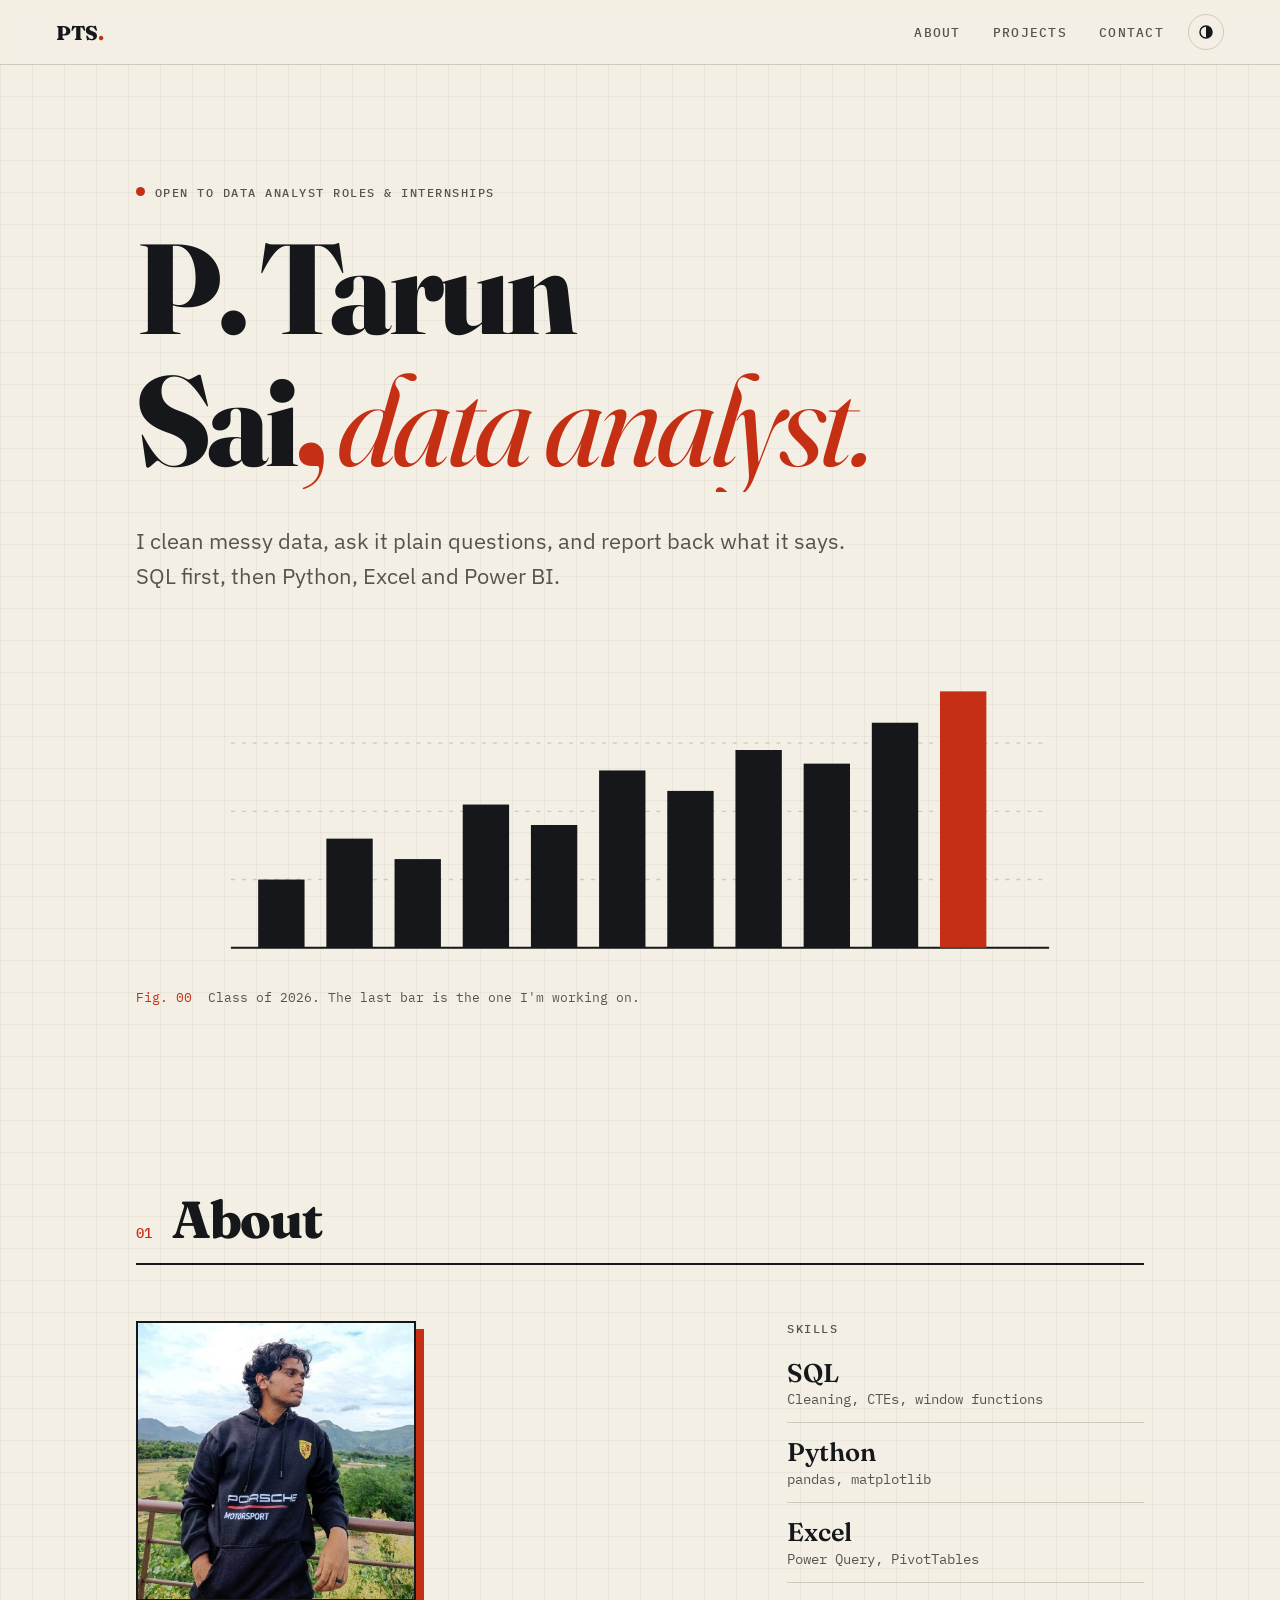
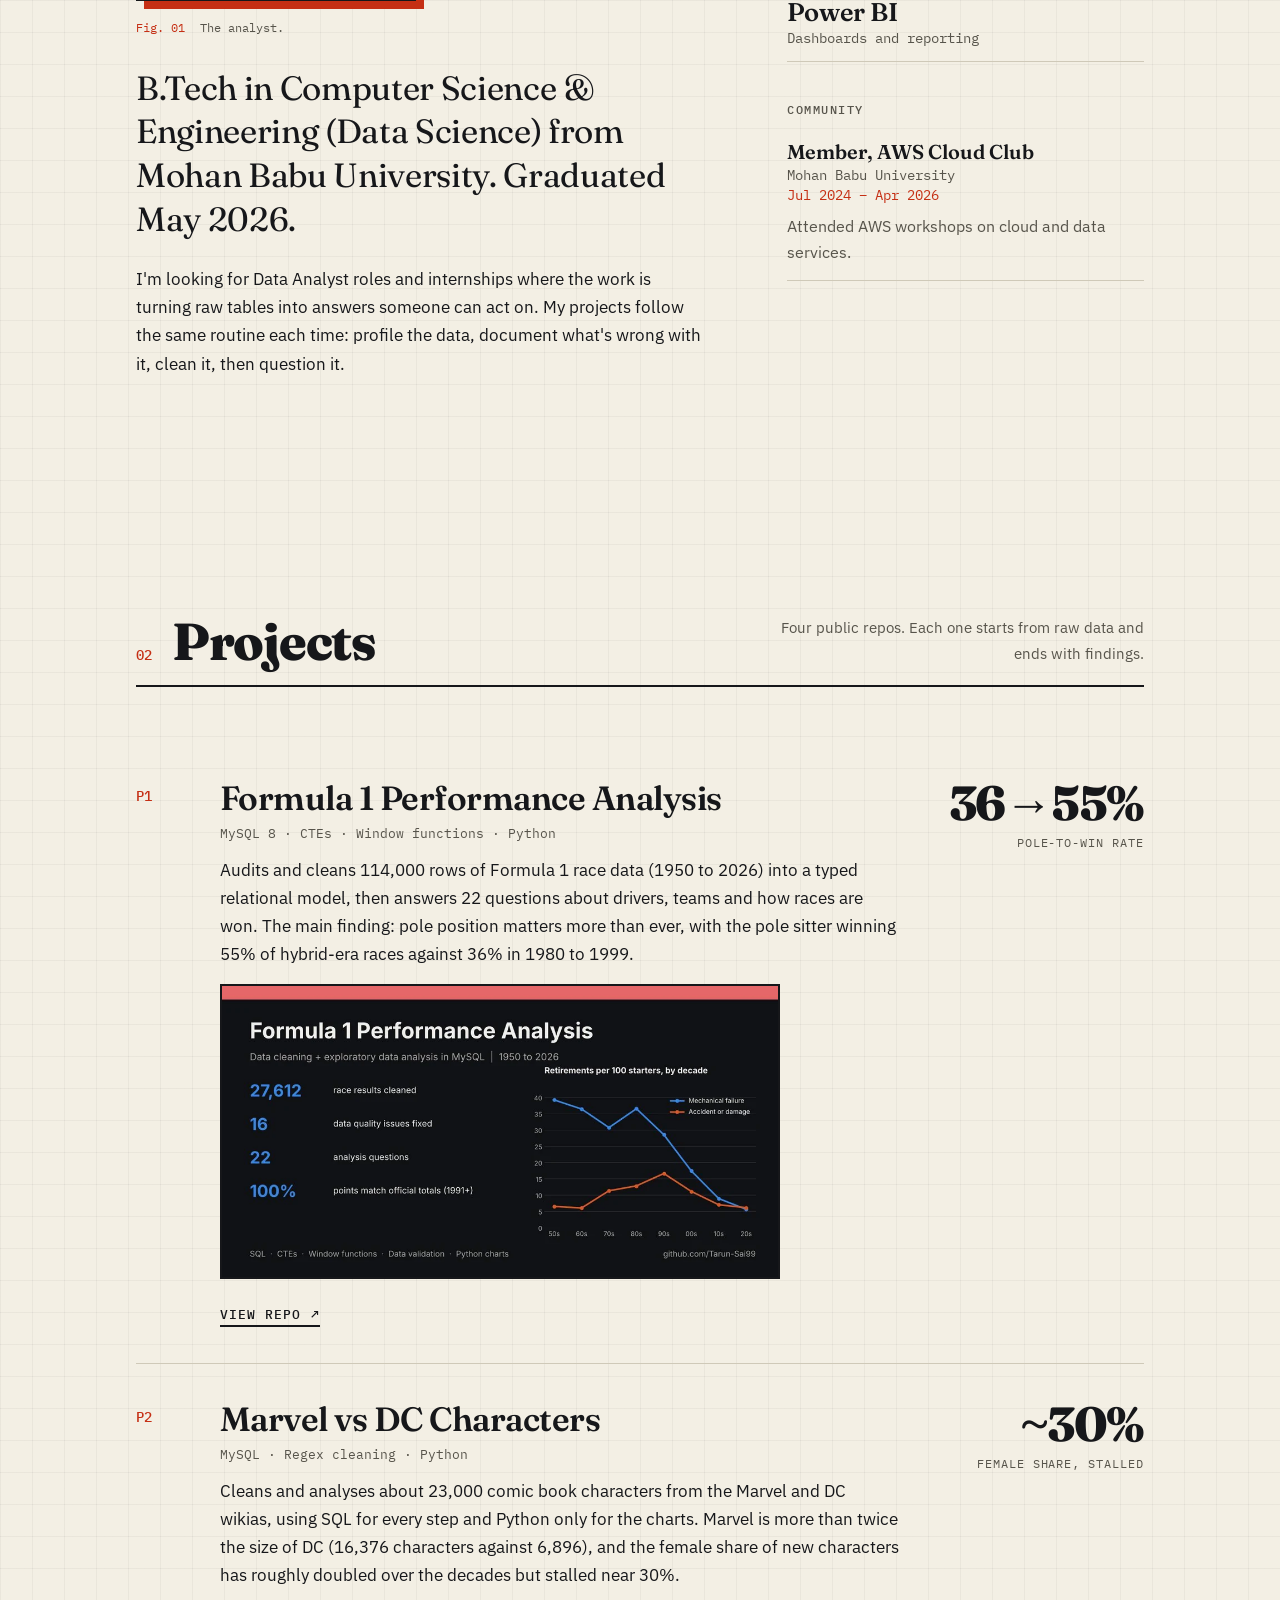
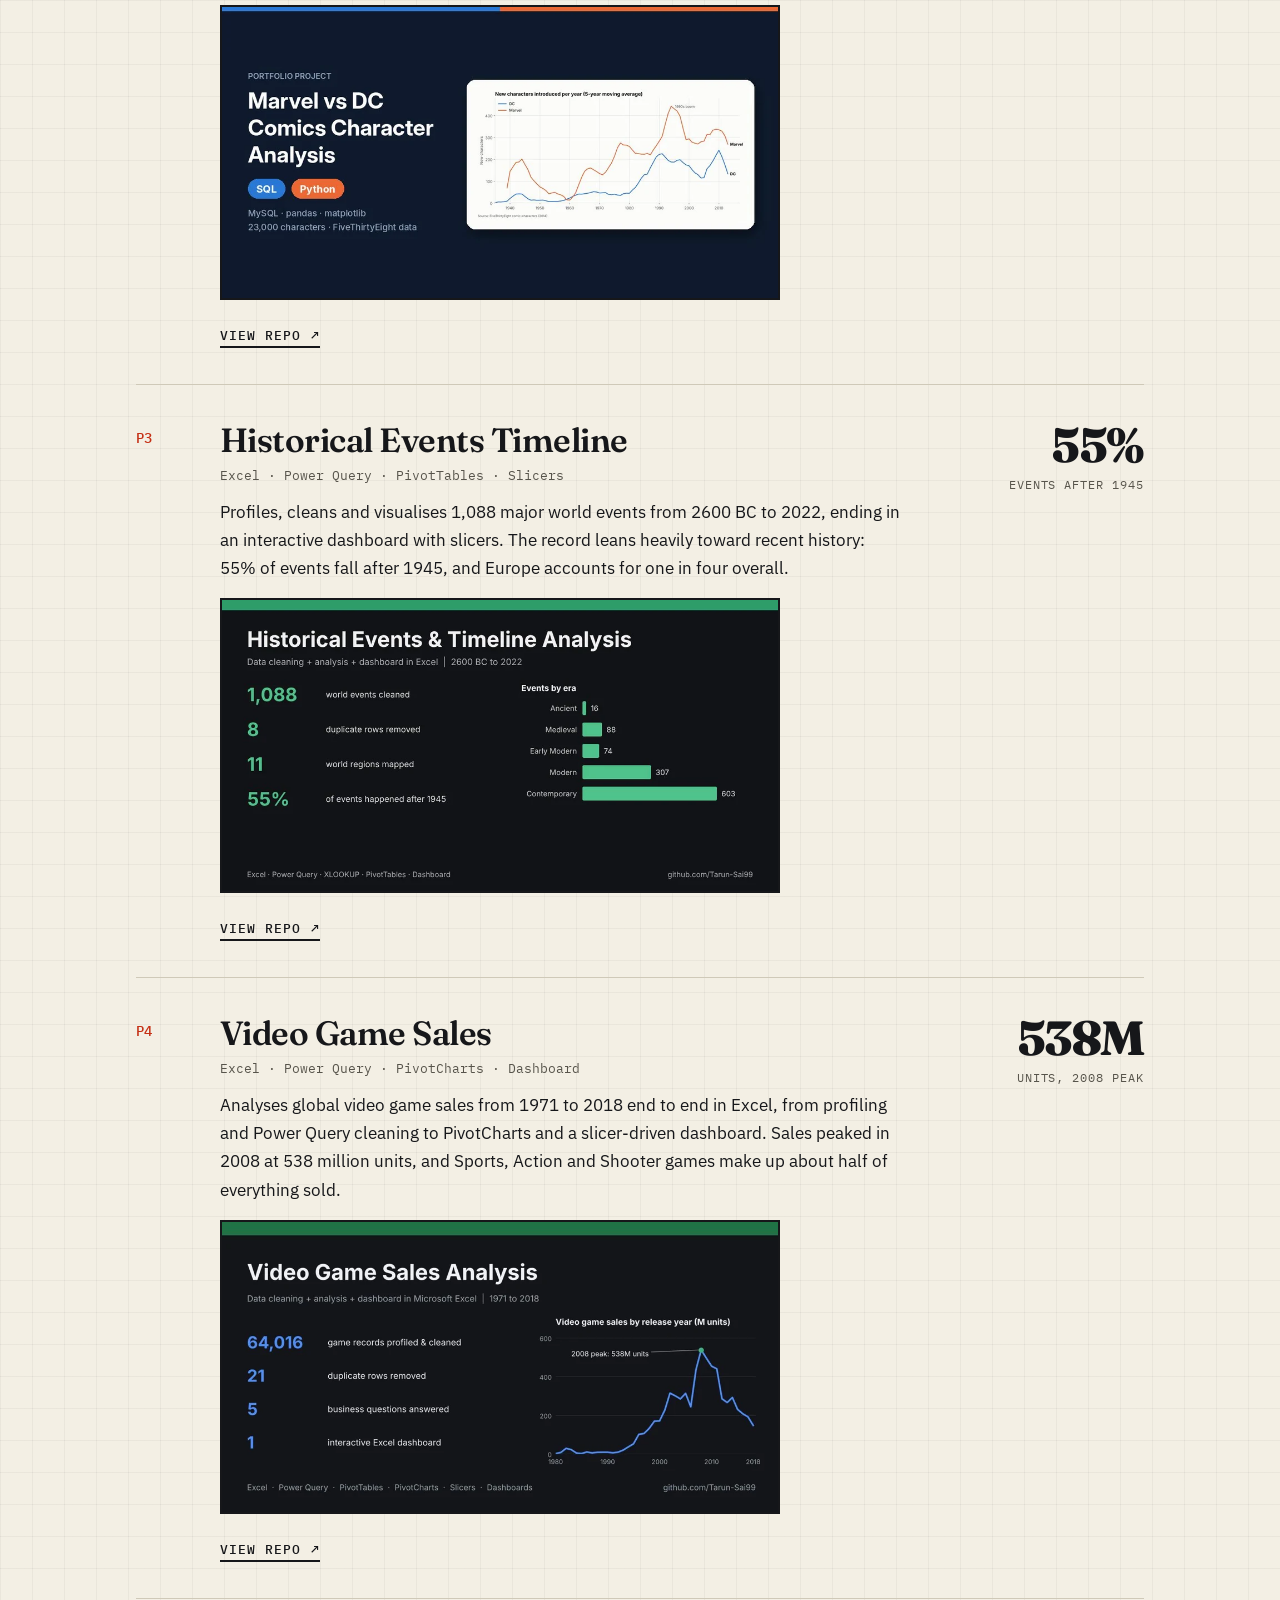
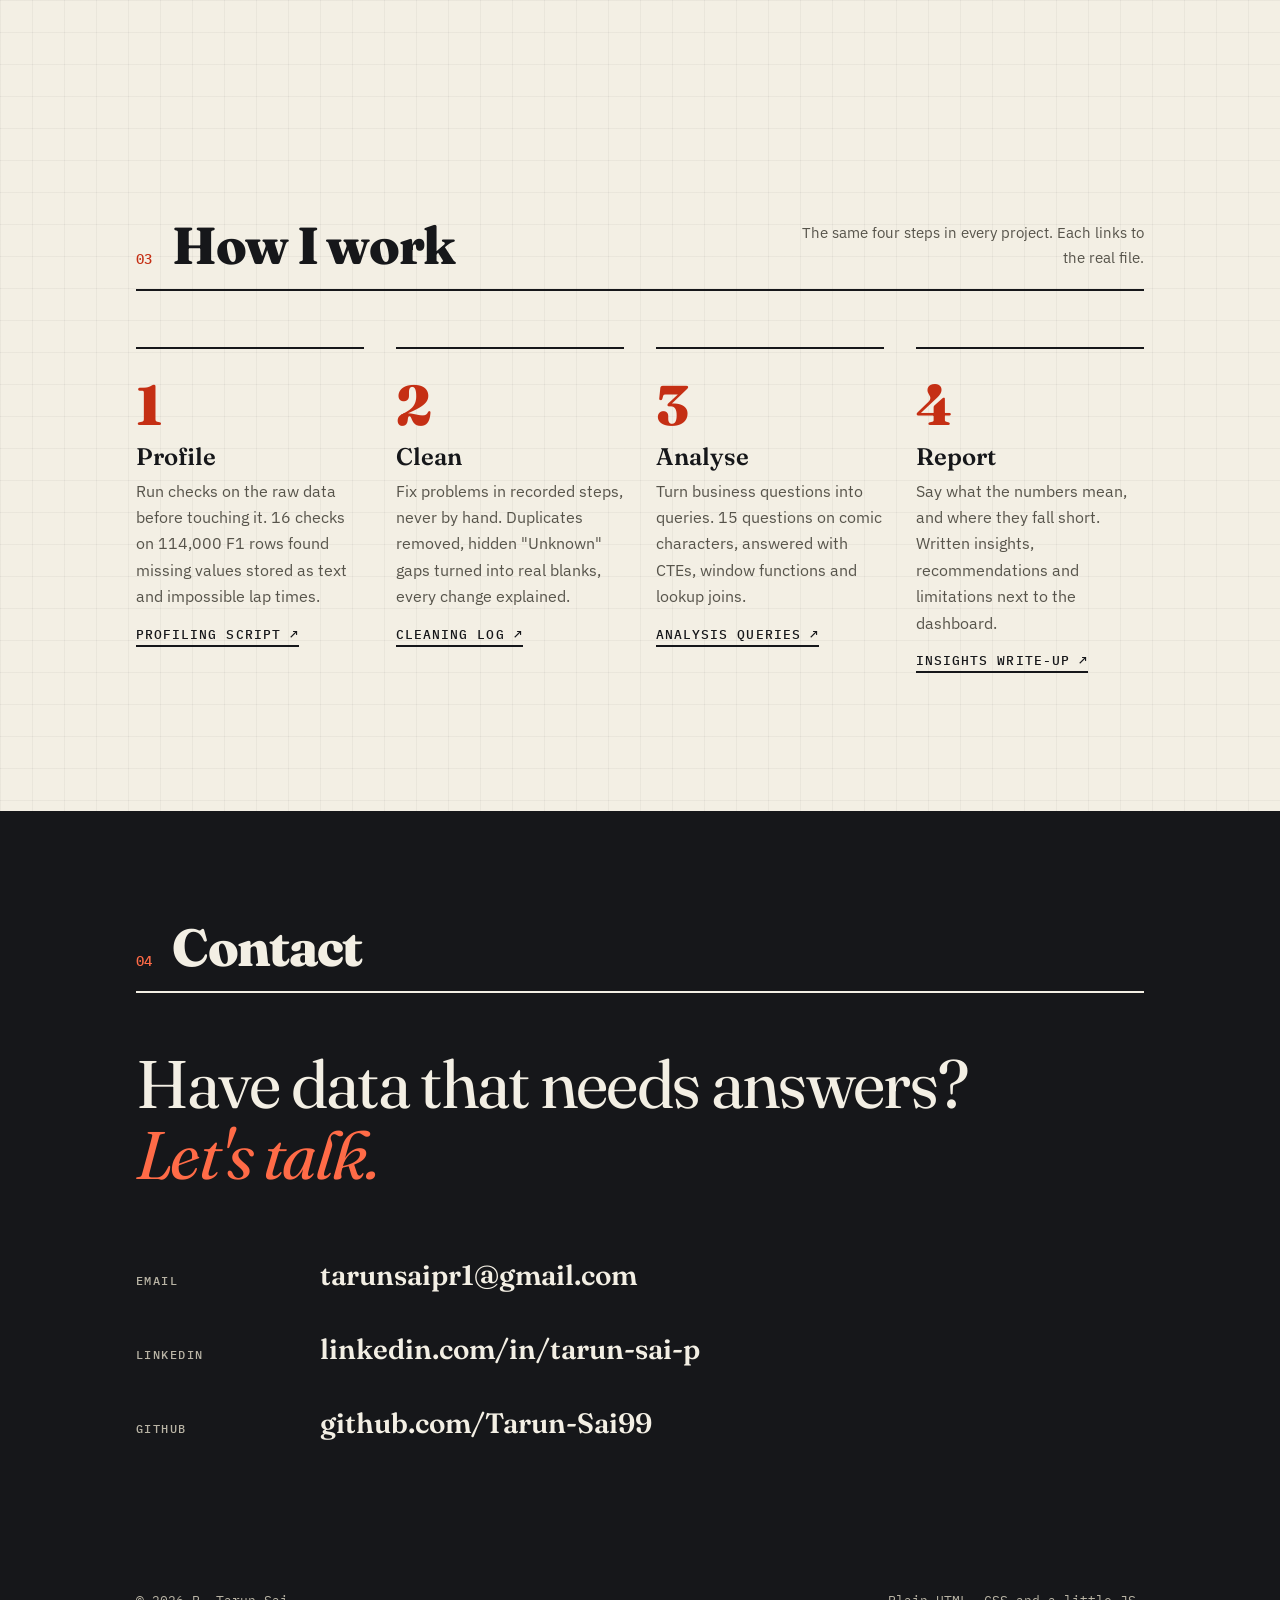
==== commit 873e9ade: "Add AWS Cloud Club community entry" ====
--- a/index.html
+++ b/index.html
@@ -98,6 +98,14 @@
             <li><b>Excel</b><span>Power Query, PivotTables</span></li>
             <li><b>Power BI</b><span>Dashboards and reporting</span></li>
           </ul>
+
+          <h3 class="label community-label">Community</h3>
+          <div class="community">
+            <b>Member, AWS Cloud Club</b>
+            <span>Mohan Babu University</span>
+            <span class="when">Jul 2024 – Apr 2026</span>
+            <p>Attended AWS workshops on cloud and data services.</p>
+          </div>
         </div>
       </div>
     </section>
--- a/style.css
+++ b/style.css
@@ -149,6 +149,13 @@
 .portrait figcaption span { color: var(--accent); margin-right: 8px; }
 @media (min-width: 860px) { .portrait { width: 280px; } }
 
+.community-label { margin-top: 40px; margin-bottom: 8px; }
+.community { padding: 14px 0; border-bottom: 1px solid var(--rule); display: flex; flex-direction: column; }
+.community b { font: 600 1.25rem/1.25 var(--serif); }
+.community span { font: 400 .85rem var(--mono); color: var(--muted); margin-top: 2px; }
+.community .when { color: var(--accent); }
+.community p { margin: 10px 0 0; font-size: .98rem; color: var(--muted); }
+
 /* ---------- Projects (ledger rows, not cards) ---------- */
 .ledger { list-style: none; margin: 0; padding: 0; }
 .row {
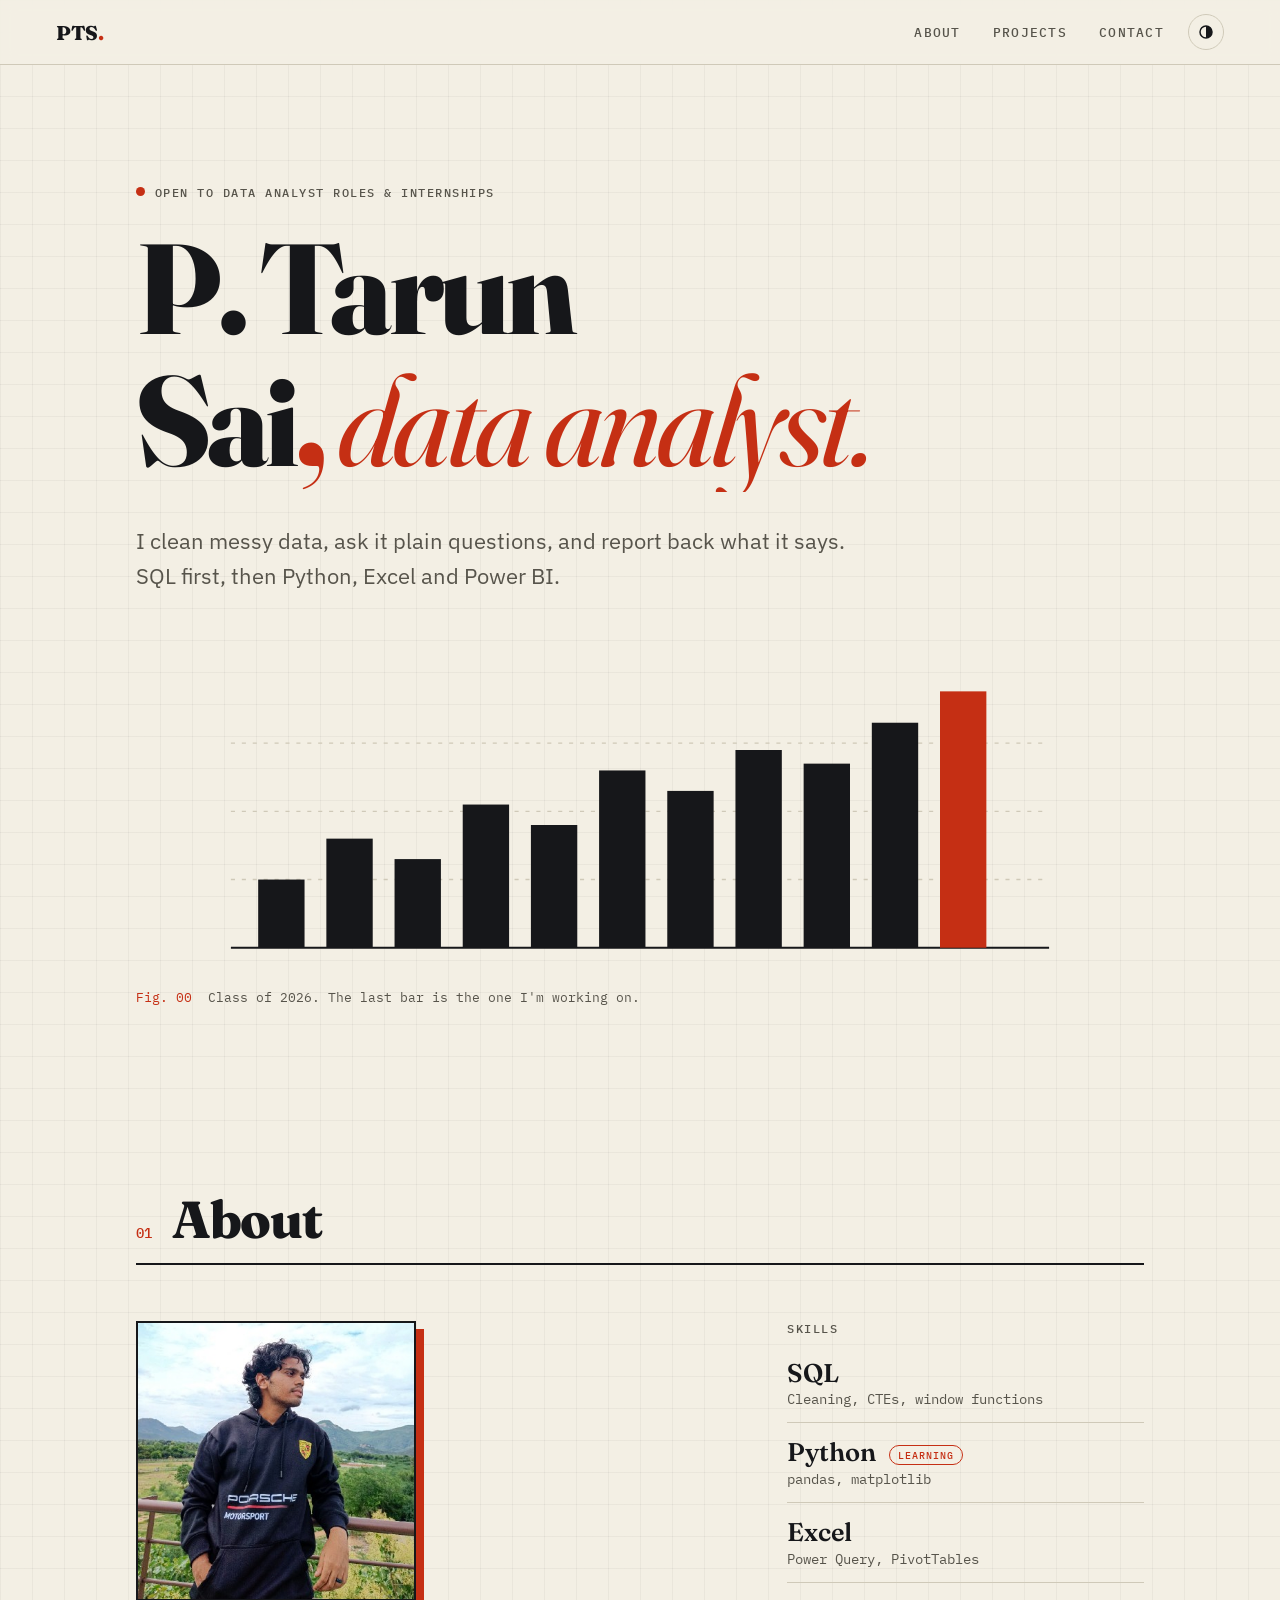
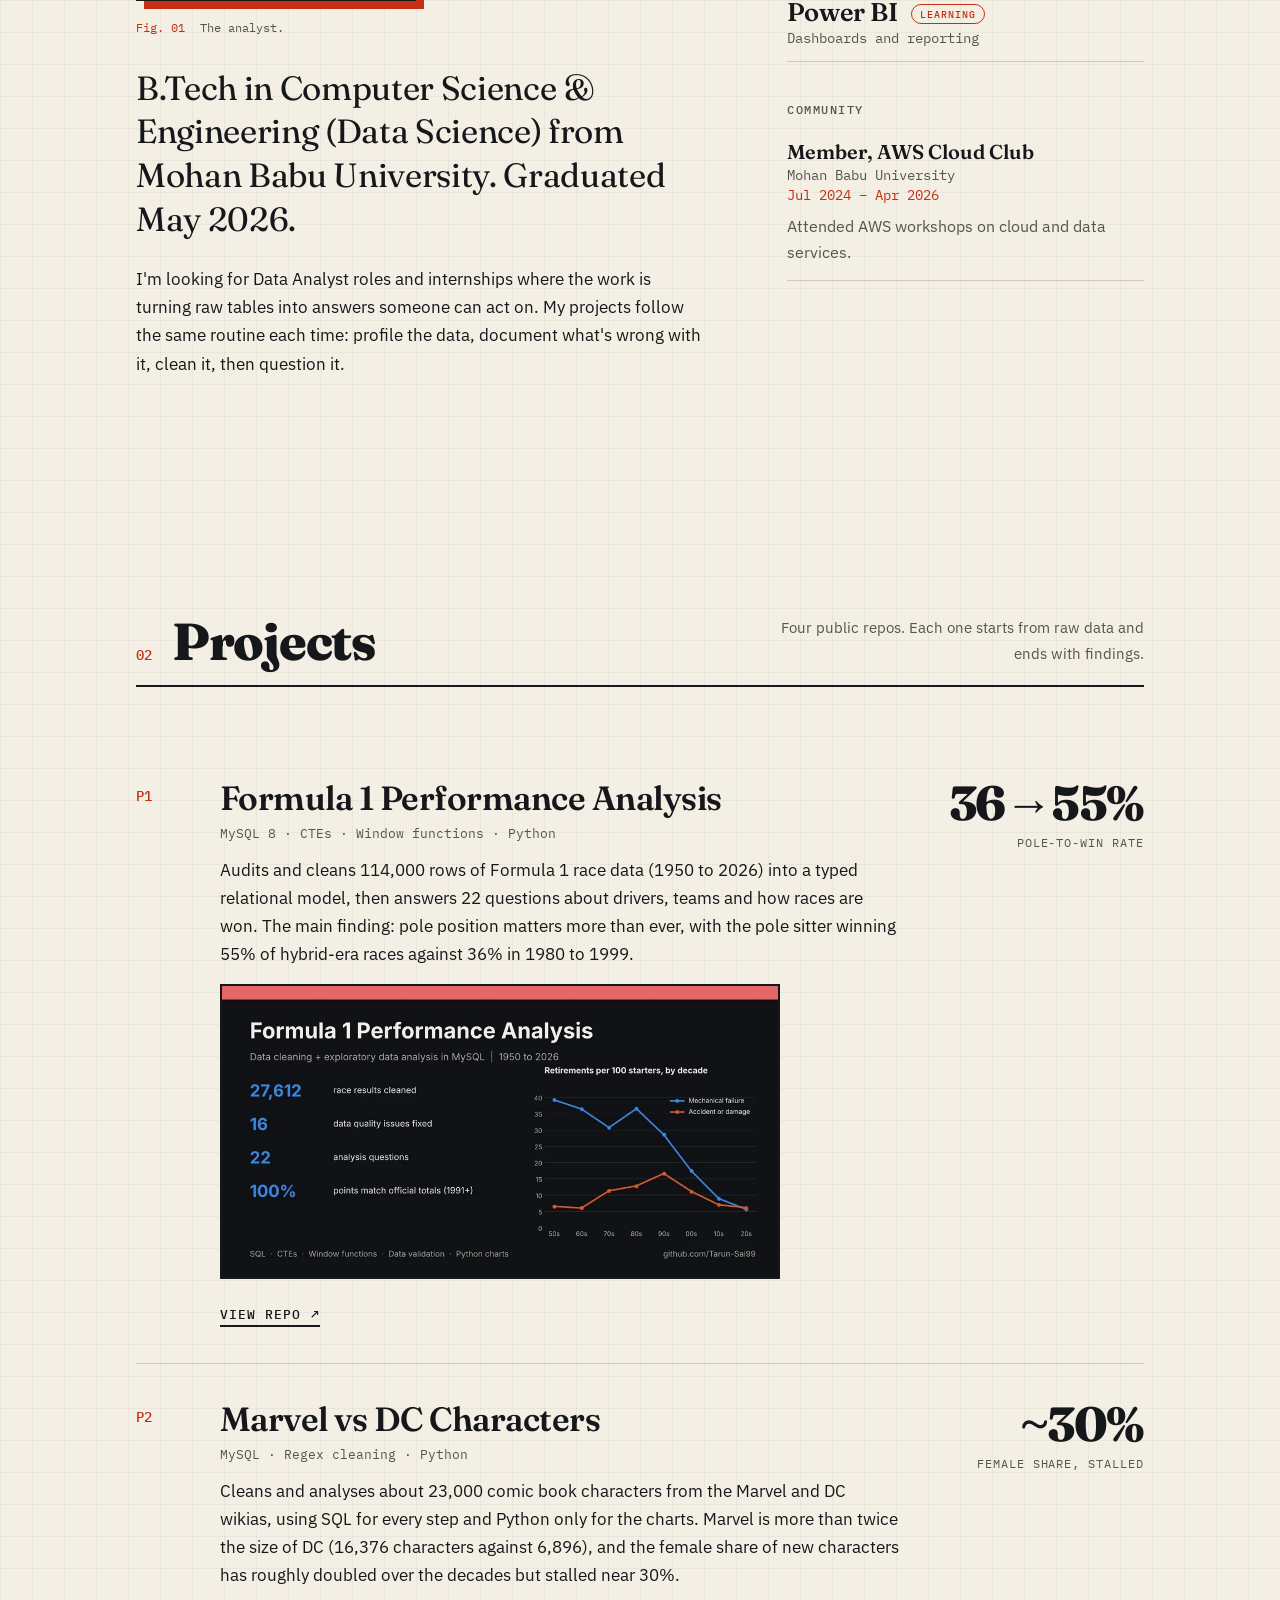
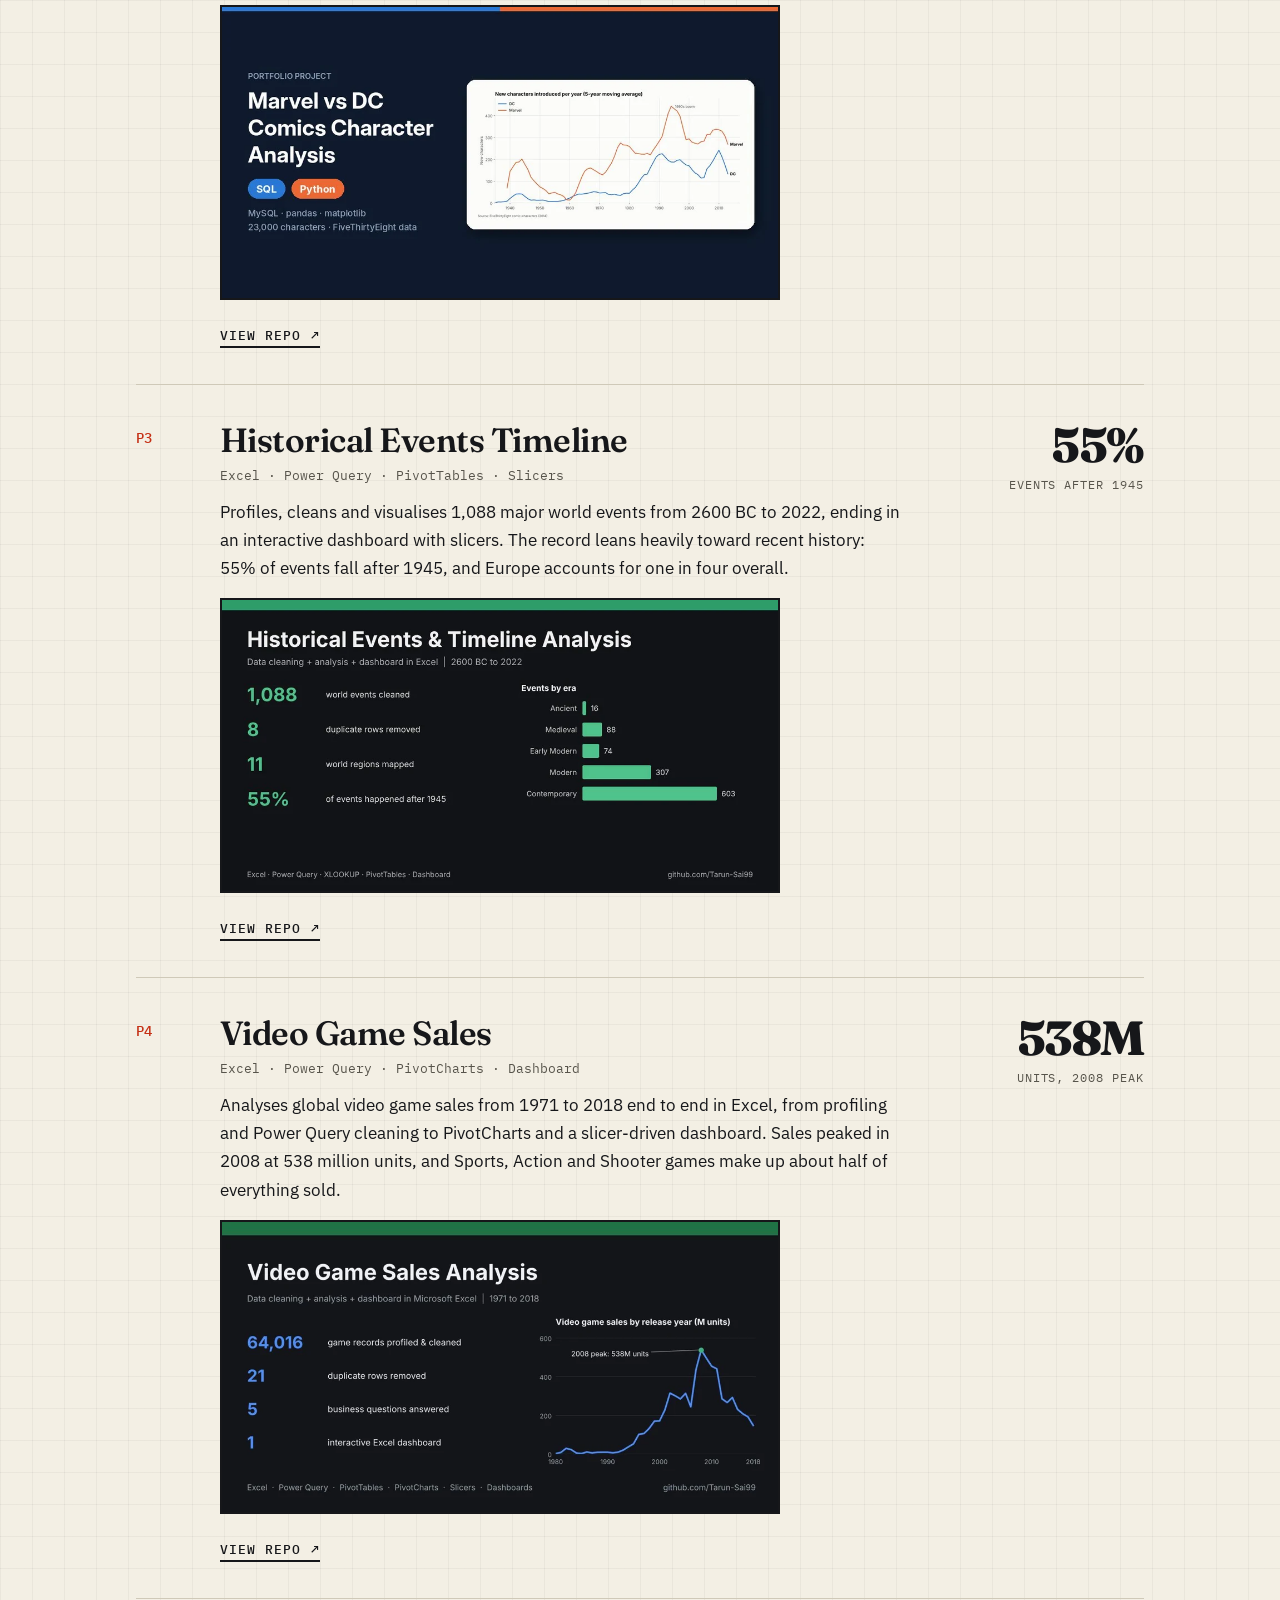
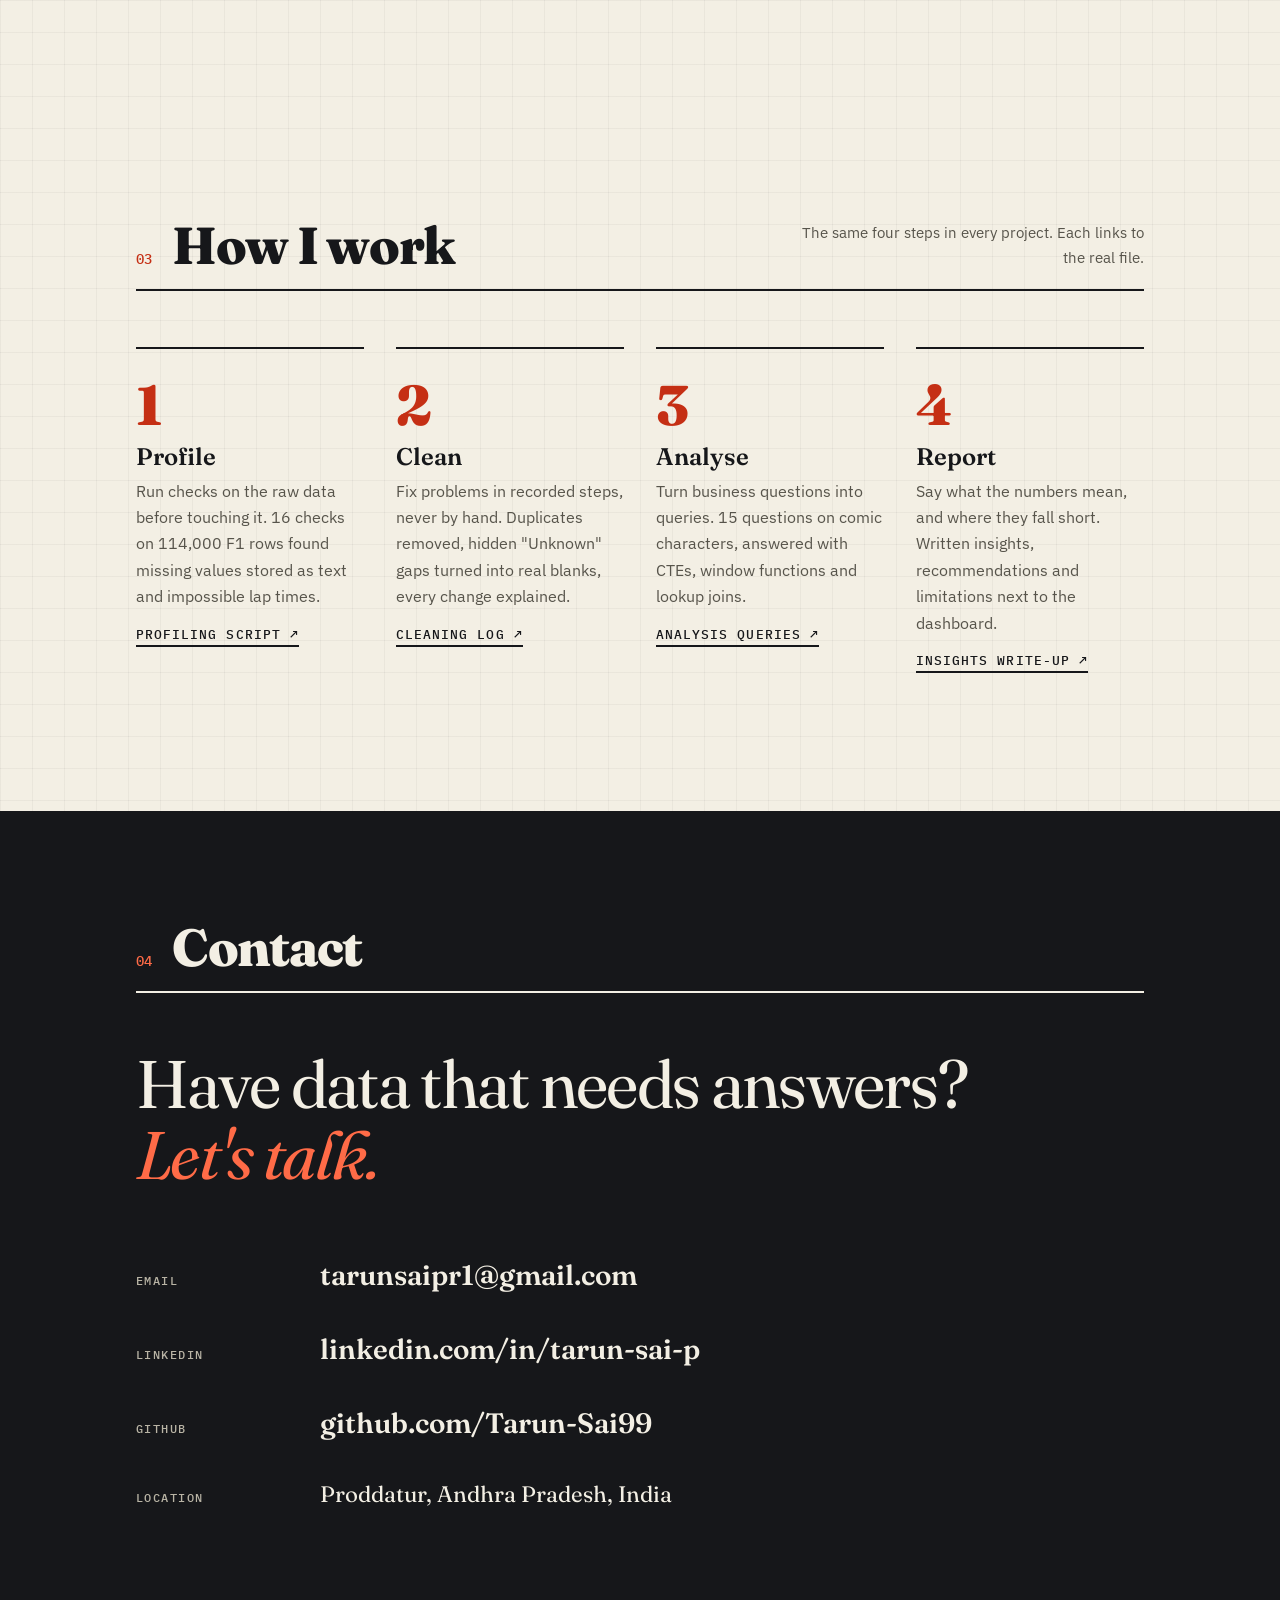
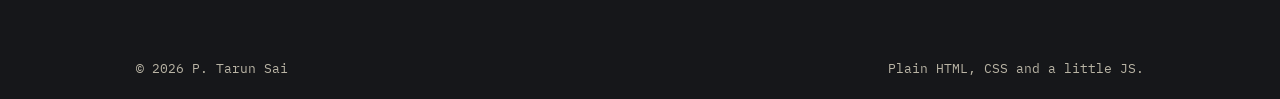
==== commit b6aebb2e: "Label Python and Power BI as learning; add location" ====
--- a/index.html
+++ b/index.html
@@ -94,9 +94,9 @@
           <h3 class="label">Skills</h3>
           <ul>
             <li><b>SQL</b><span>Cleaning, CTEs, window functions</span></li>
-            <li><b>Python</b><span>pandas, matplotlib</span></li>
+            <li><b>Python <em class="tag">Learning</em></b><span>pandas, matplotlib</span></li>
             <li><b>Excel</b><span>Power Query, PivotTables</span></li>
-            <li><b>Power BI</b><span>Dashboards and reporting</span></li>
+            <li><b>Power BI <em class="tag">Learning</em></b><span>Dashboards and reporting</span></li>
           </ul>
 
           <h3 class="label community-label">Community</h3>
@@ -216,6 +216,7 @@
           <li><span class="label">Email</span><a href="mailto:tarunsaipr1@gmail.com">tarunsaipr1@gmail.com</a></li>
           <li><span class="label">LinkedIn</span><a href="https://www.linkedin.com/in/tarun-sai-p/">linkedin.com/in/tarun-sai-p</a></li>
           <li><span class="label">GitHub</span><a href="https://github.com/Tarun-Sai99">github.com/Tarun-Sai99</a></li>
+          <li><span class="label">Location</span><span class="place">Proddatur, Andhra Pradesh, India</span></li>
         </ul>
       </div>
     </section>
--- a/style.css
+++ b/style.css
@@ -137,6 +137,8 @@
 .skills li { display: flex; flex-direction: column; padding: 14px 0; border-bottom: 1px solid var(--rule); transition: padding-left .25s; }
 .skills li:hover { padding-left: 10px; }
 .skills b { font: 600 1.6rem/1.2 var(--serif); }
+.tag { font: 500 .65rem var(--mono); font-style: normal; letter-spacing: .1em; text-transform: uppercase; color: var(--accent); border: 1px solid var(--accent); border-radius: 99px; padding: 2px 8px; margin-left: 8px; vertical-align: .25em; white-space: nowrap; }
+.place { font: 400 clamp(1.05rem, 2.6vw, 1.4rem) var(--serif); color: var(--band-fg); }
 .skills li:hover b { color: var(--accent); }
 .skills span { font: 400 .85rem var(--mono); color: var(--muted); margin-top: 2px; }
 
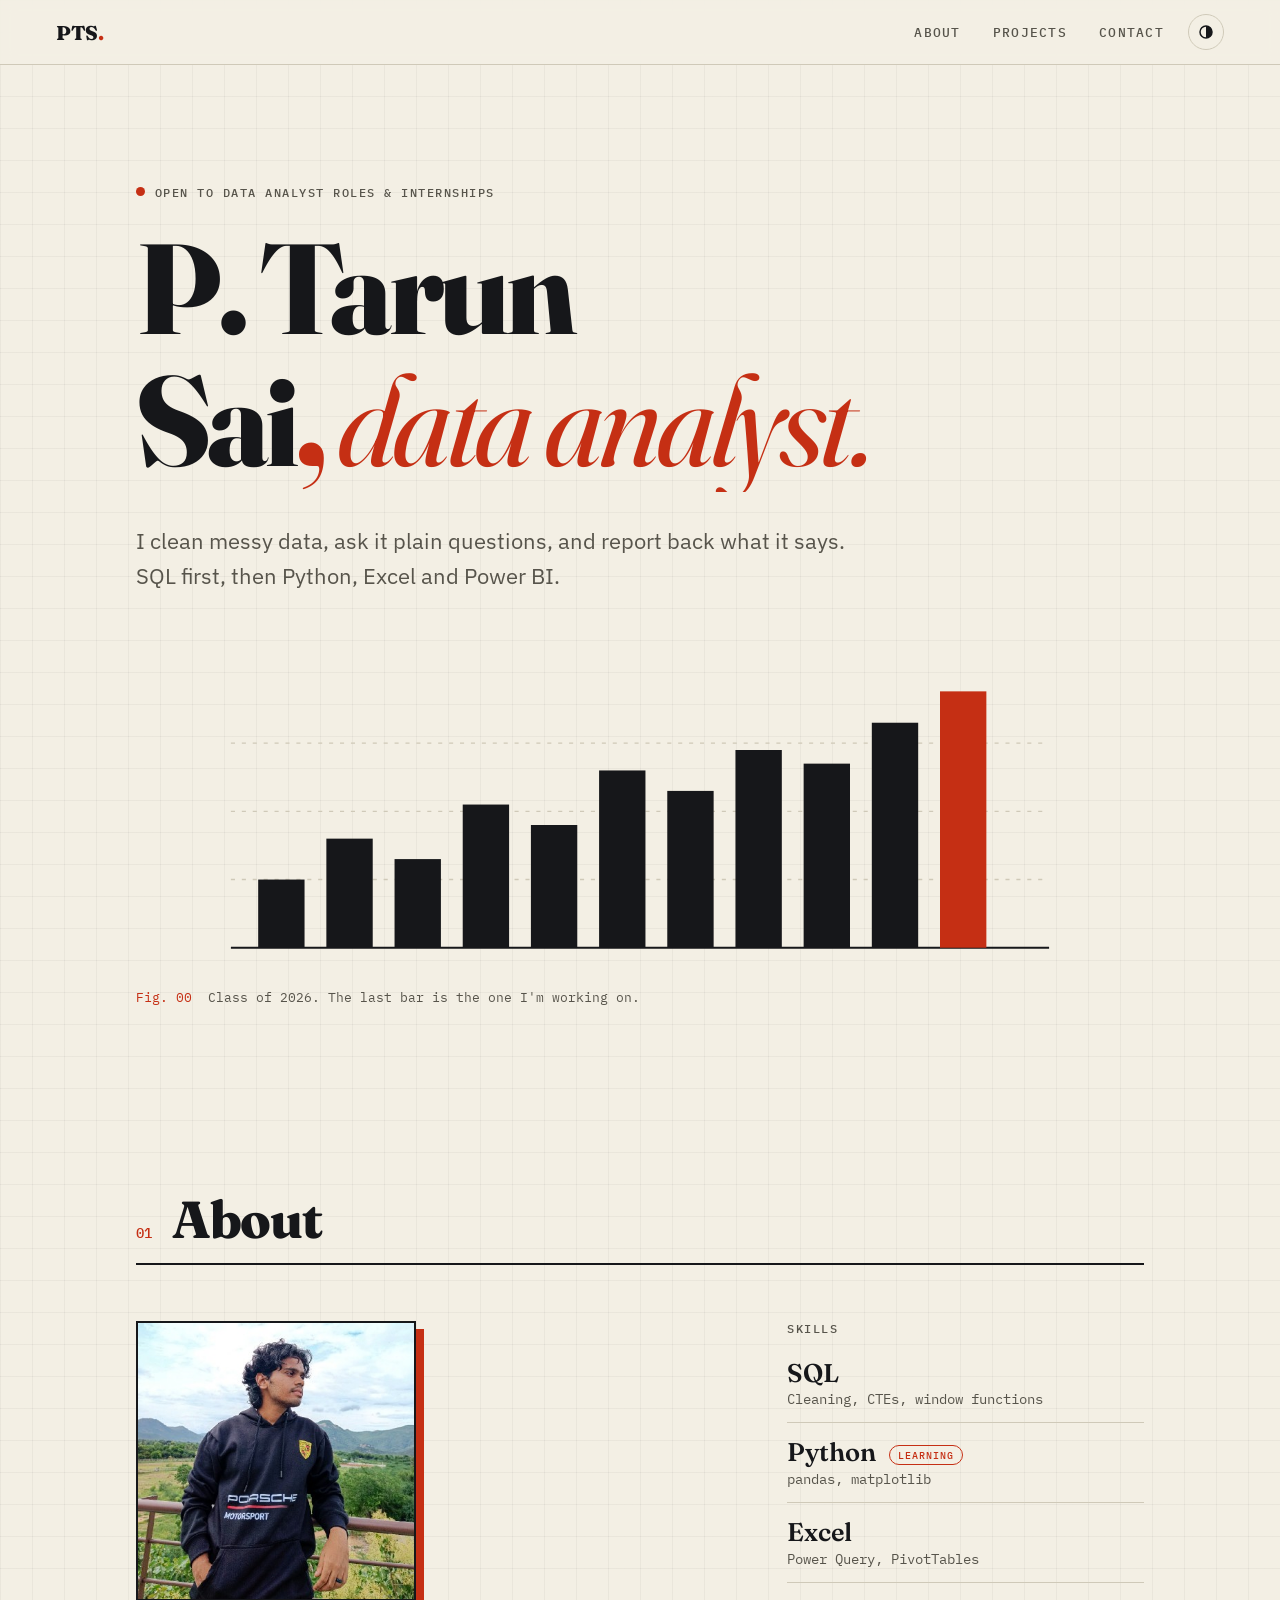
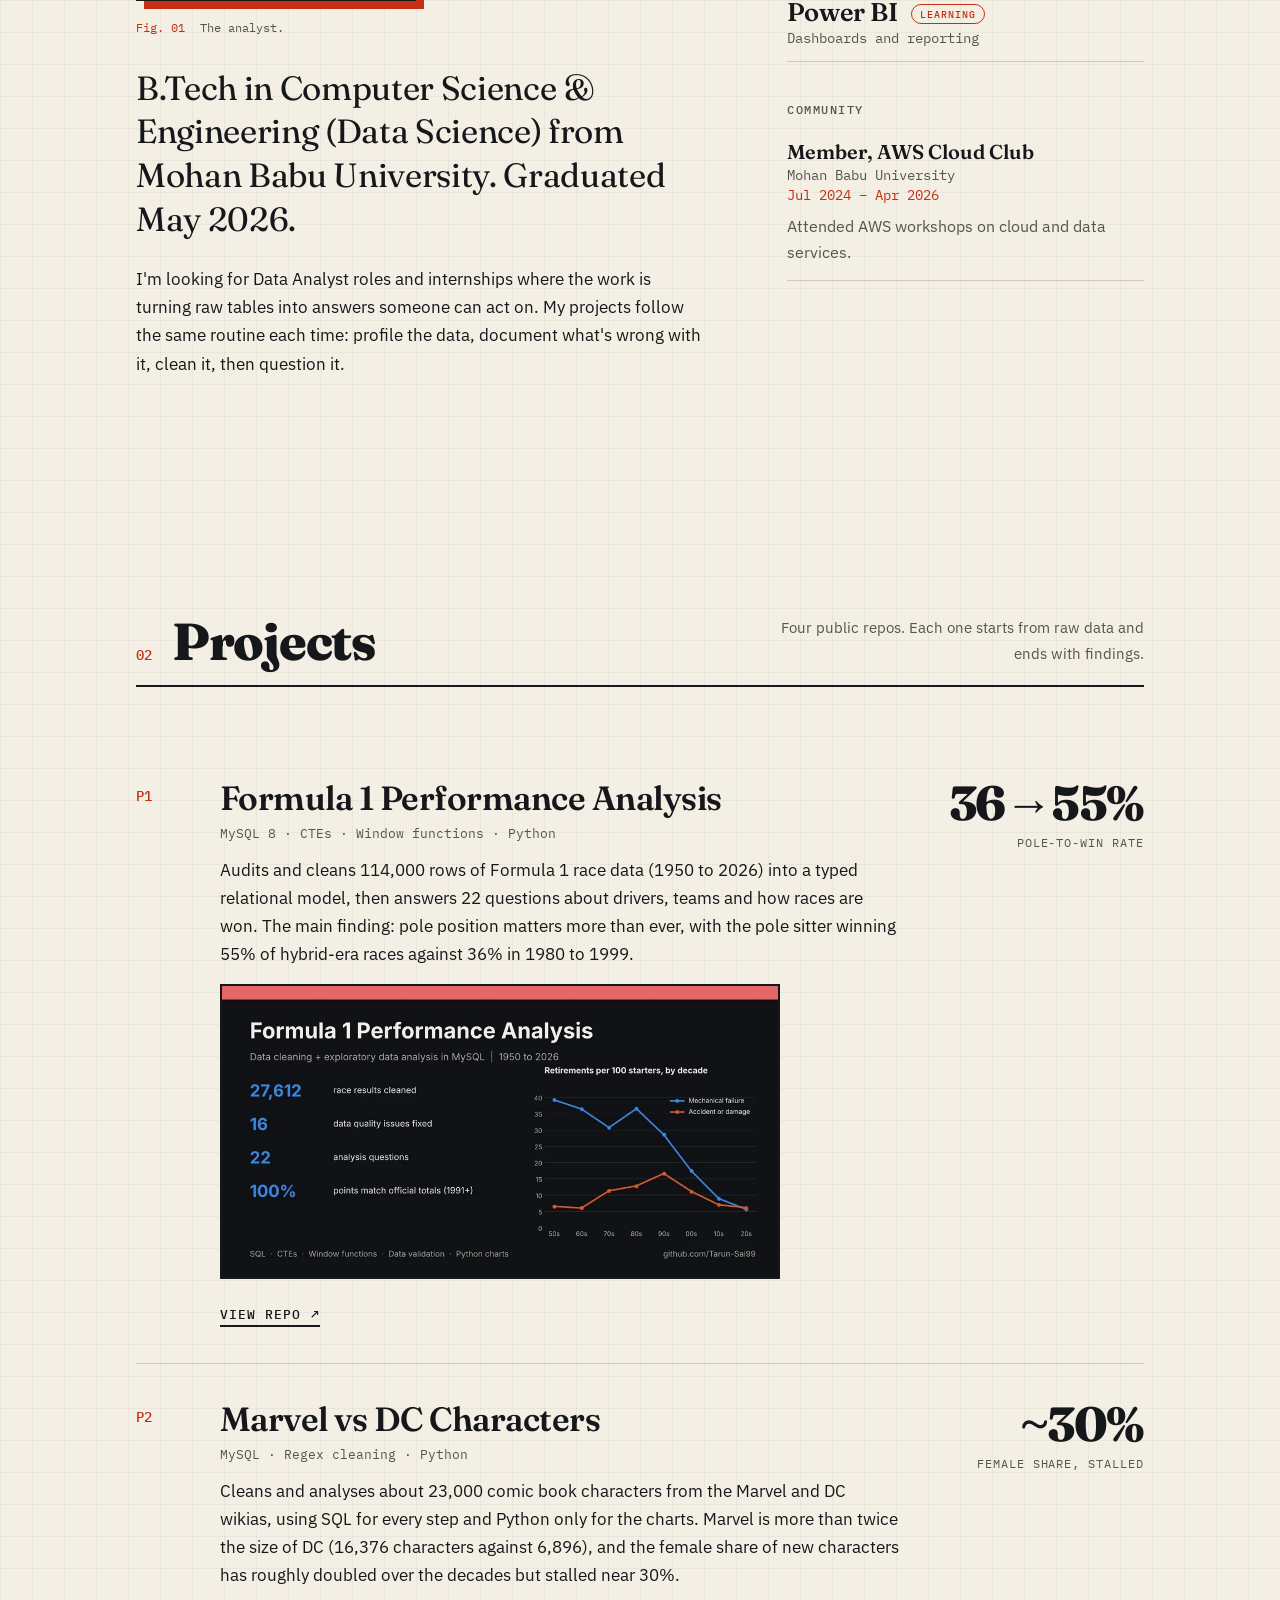
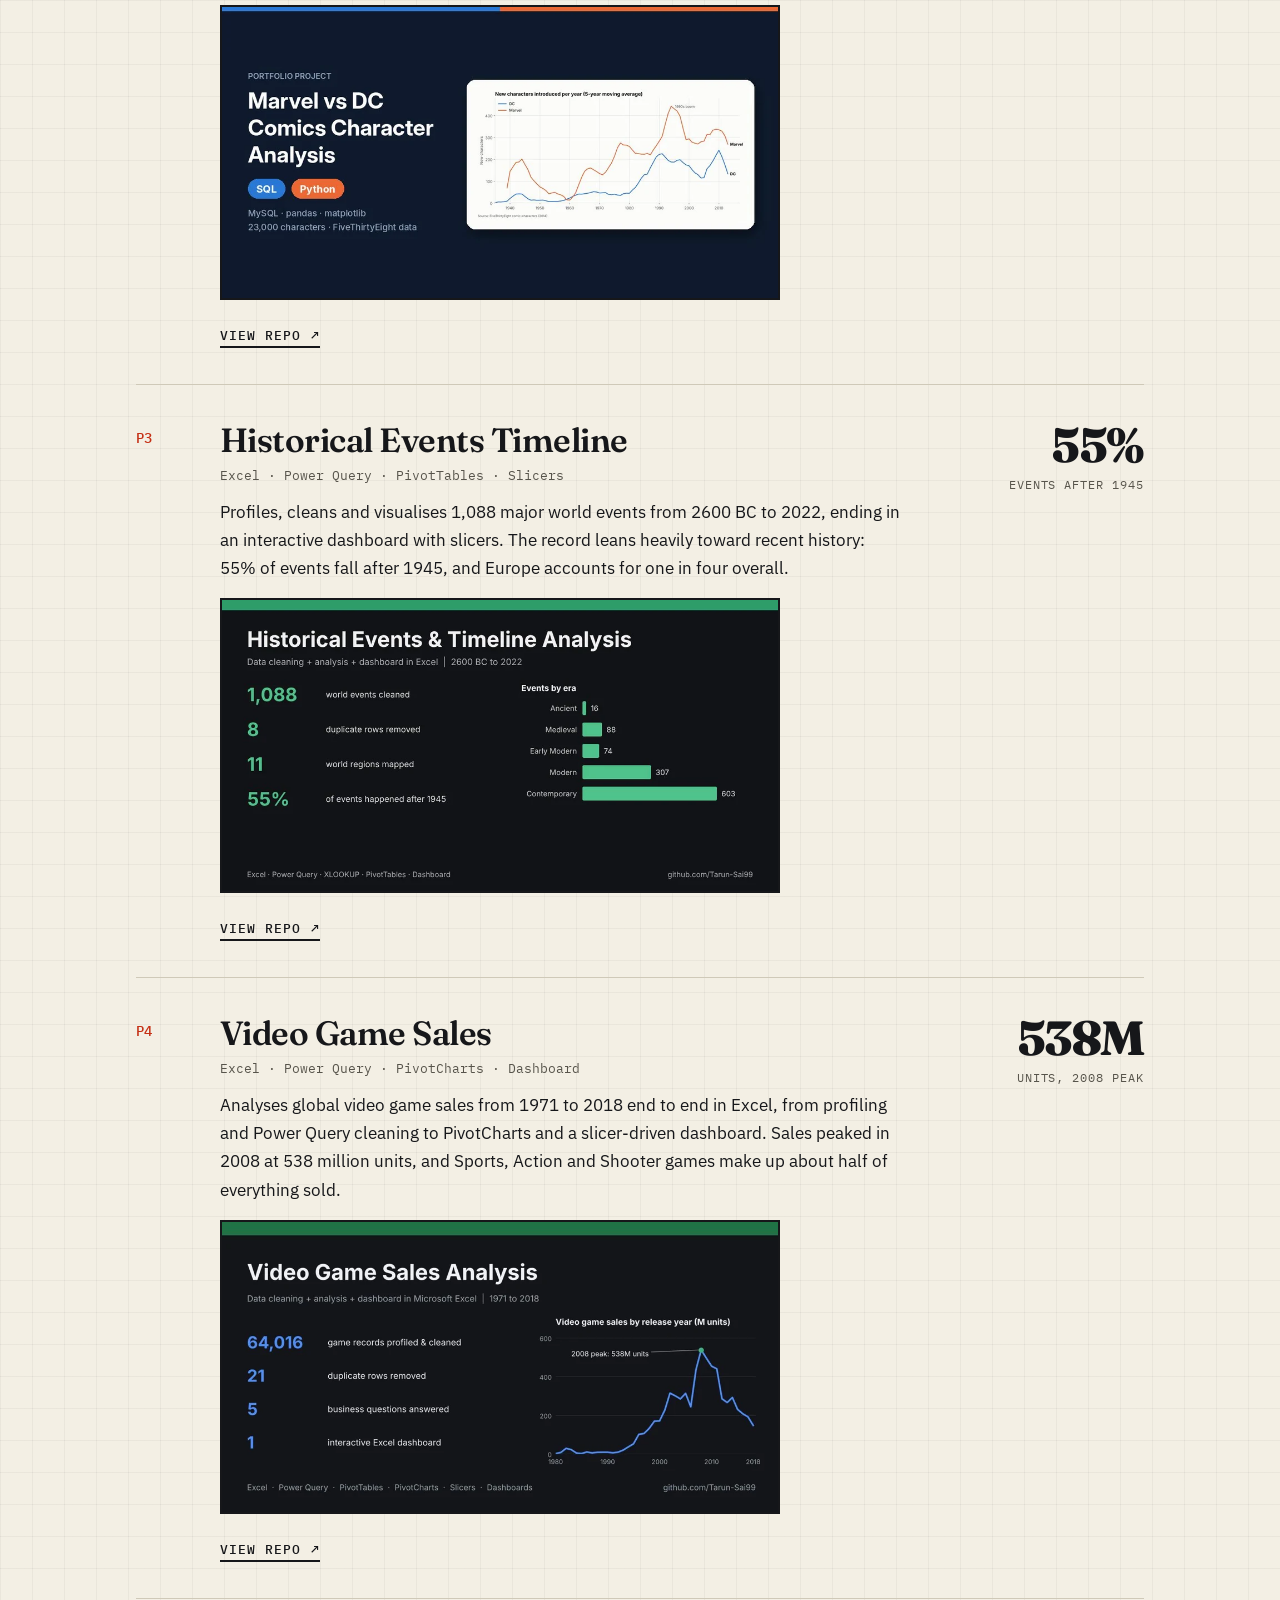
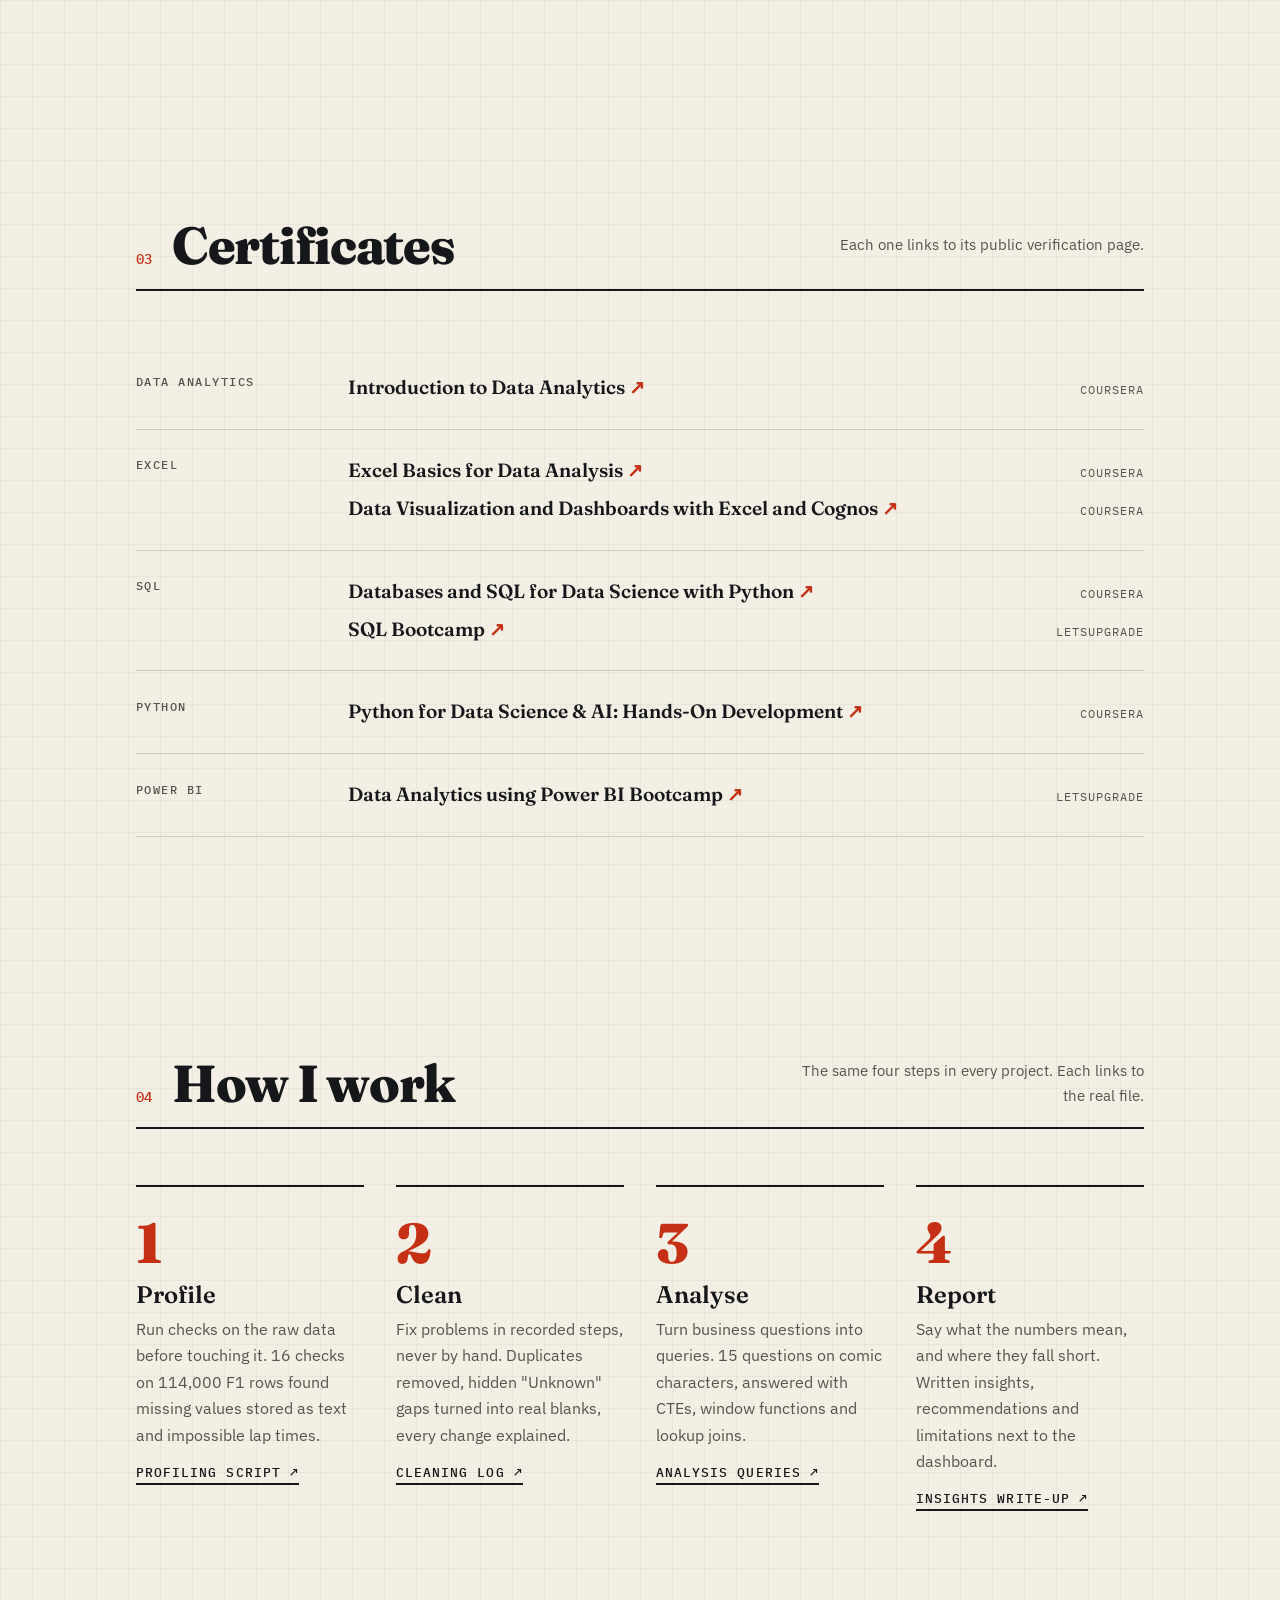
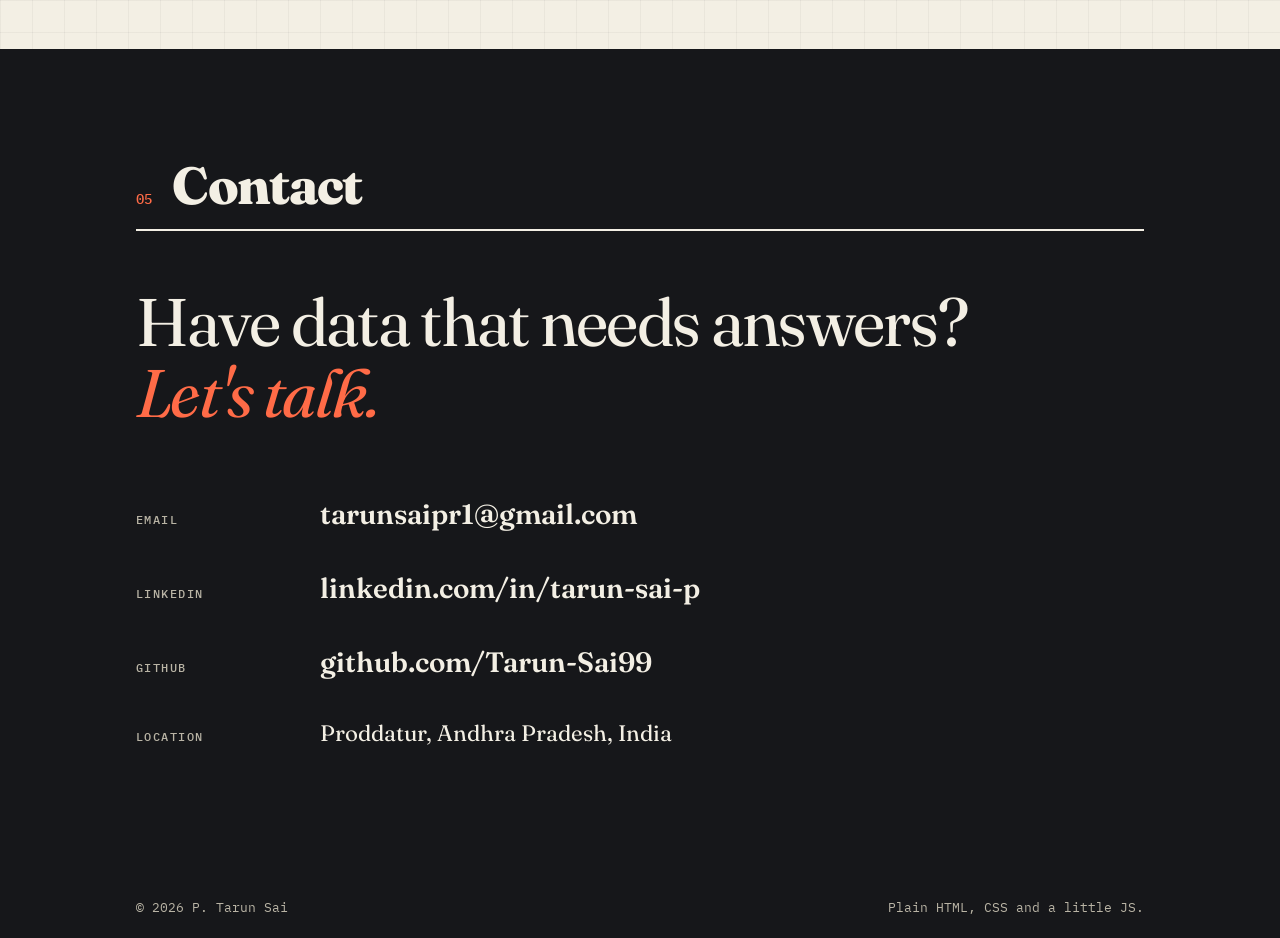
==== commit 88b75958: "Add certificates section with verification links" ====
--- a/index.html
+++ b/index.html
@@ -169,10 +169,53 @@
       </ol>
     </section>
 
+    <!-- CERTIFICATES -->
+    <section class="certs wrap" id="certificates">
+      <header class="sec-head reveal">
+        <span class="sec-no">03</span>
+        <h2>Certificates</h2>
+        <p class="sec-note">Each one links to its public verification page.</p>
+      </header>
+      <div class="cert-list">
+        <div class="cert-group reveal">
+          <h3 class="label">Data analytics</h3>
+          <ul>
+            <li><a href="https://www.coursera.org/account/accomplishments/verify/CVE5S3ERBQ58" rel="noopener">Introduction to Data Analytics <span aria-hidden="true">↗</span></a><span class="by">Coursera</span></li>
+          </ul>
+        </div>
+        <div class="cert-group reveal">
+          <h3 class="label">Excel</h3>
+          <ul>
+            <li><a href="https://www.coursera.org/account/accomplishments/verify/J1WFIV3NSRXM" rel="noopener">Excel Basics for Data Analysis <span aria-hidden="true">↗</span></a><span class="by">Coursera</span></li>
+            <li><a href="https://www.coursera.org/account/accomplishments/verify/Z14BRQ5PZ203" rel="noopener">Data Visualization and Dashboards with Excel and Cognos <span aria-hidden="true">↗</span></a><span class="by">Coursera</span></li>
+          </ul>
+        </div>
+        <div class="cert-group reveal">
+          <h3 class="label">SQL</h3>
+          <ul>
+            <li><a href="https://www.coursera.org/account/accomplishments/verify/QI3KIPTJ4D5N" rel="noopener">Databases and SQL for Data Science with Python <span aria-hidden="true">↗</span></a><span class="by">Coursera</span></li>
+            <li><a href="https://verify.letsupgrade.in/certificate/LUESQLAUG1241263" rel="noopener">SQL Bootcamp <span aria-hidden="true">↗</span></a><span class="by">LetsUpgrade</span></li>
+          </ul>
+        </div>
+        <div class="cert-group reveal">
+          <h3 class="label">Python</h3>
+          <ul>
+            <li><a href="https://www.coursera.org/account/accomplishments/verify/X59I7FA2MKSC" rel="noopener">Python for Data Science &amp; AI: Hands-On Development <span aria-hidden="true">↗</span></a><span class="by">Coursera</span></li>
+          </ul>
+        </div>
+        <div class="cert-group reveal">
+          <h3 class="label">Power BI</h3>
+          <ul>
+            <li><a href="https://verify.letsupgrade.in/certificate/LUEDAJUL124488" rel="noopener">Data Analytics using Power BI Bootcamp <span aria-hidden="true">↗</span></a><span class="by">LetsUpgrade</span></li>
+          </ul>
+        </div>
+      </div>
+    </section>
+
     <!-- PROCESS -->
     <section class="process wrap" id="process">
       <header class="sec-head reveal">
-        <span class="sec-no">03</span>
+        <span class="sec-no">04</span>
         <h2>How I work</h2>
         <p class="sec-note">The same four steps in every project. Each links to the real file.</p>
       </header>
@@ -208,7 +251,7 @@
     <section class="contact" id="contact">
       <div class="wrap">
         <header class="sec-head reveal">
-          <span class="sec-no">04</span>
+          <span class="sec-no">05</span>
           <h2>Contact</h2>
         </header>
         <p class="contact-big reveal">Have data that needs answers? <em>Let's talk.</em></p>
--- a/style.css
+++ b/style.css
@@ -196,6 +196,17 @@
   .stat { grid-column: 3; text-align: right; }
 }
 
+/* ---------- Certificates ---------- */
+.cert-group { display: grid; gap: 6px 32px; padding: 22px 0; border-bottom: 1px solid var(--rule); }
+.cert-group h3 { padding-top: .35rem; }
+.cert-group ul { list-style: none; margin: 0; padding: 0; }
+.cert-group li { display: flex; flex-wrap: wrap; align-items: baseline; justify-content: space-between; gap: 2px 20px; padding: 6px 0; }
+.cert-group li a { font: 600 1.2rem/1.35 var(--serif); text-decoration: none; background: linear-gradient(var(--accent), var(--accent)) 0 100% / 0 2px no-repeat; transition: background-size .3s, color .2s; }
+.cert-group li a:hover { color: var(--accent); background-size: 100% 2px; }
+.cert-group li a span { color: var(--accent); }
+.cert-group .by { font: 400 .78rem var(--mono); color: var(--muted); text-transform: uppercase; letter-spacing: .08em; }
+@media (min-width: 760px) { .cert-group { grid-template-columns: 180px 1fr; } }
+
 /* ---------- Process ---------- */
 .steps { list-style: none; margin: 0; padding: 0; display: grid; gap: 0; counter-reset: s; }
 .steps li { padding: 28px 0; border-bottom: 1px solid var(--rule); display: grid; gap: 6px; }
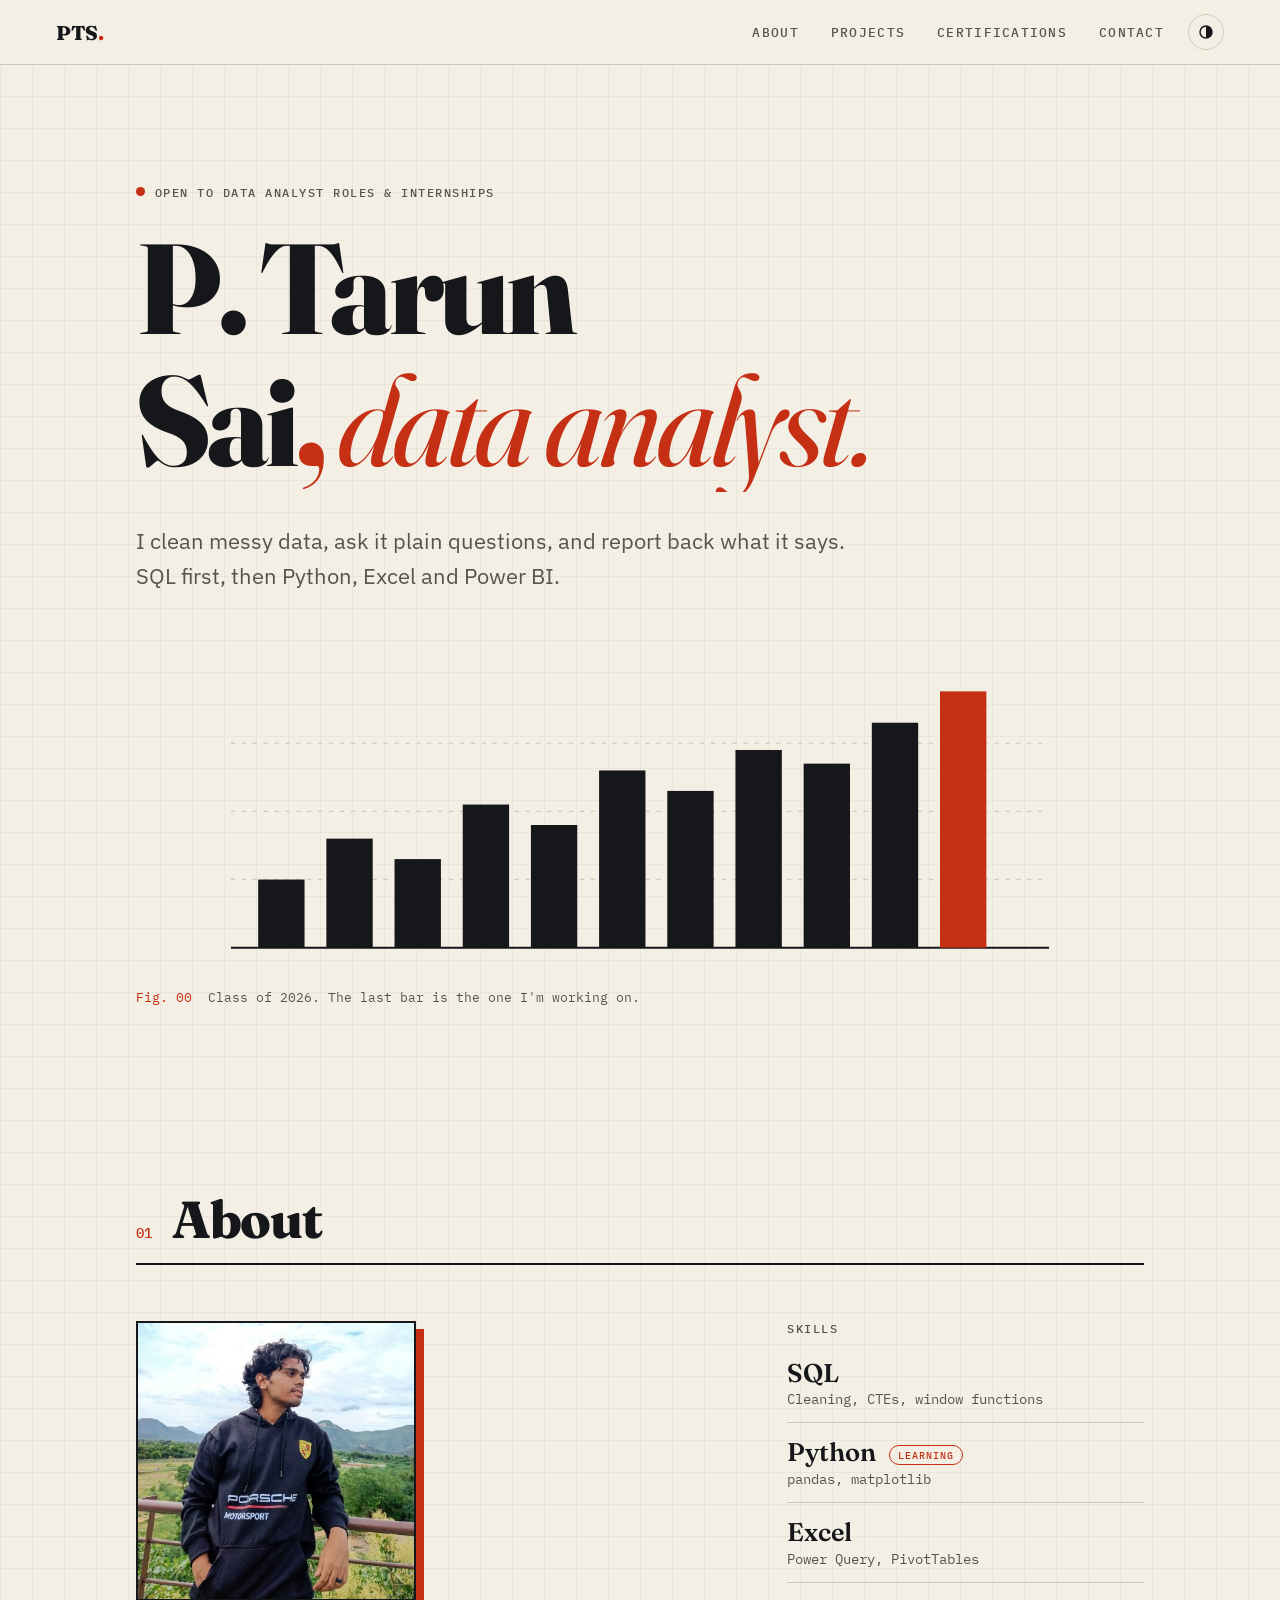
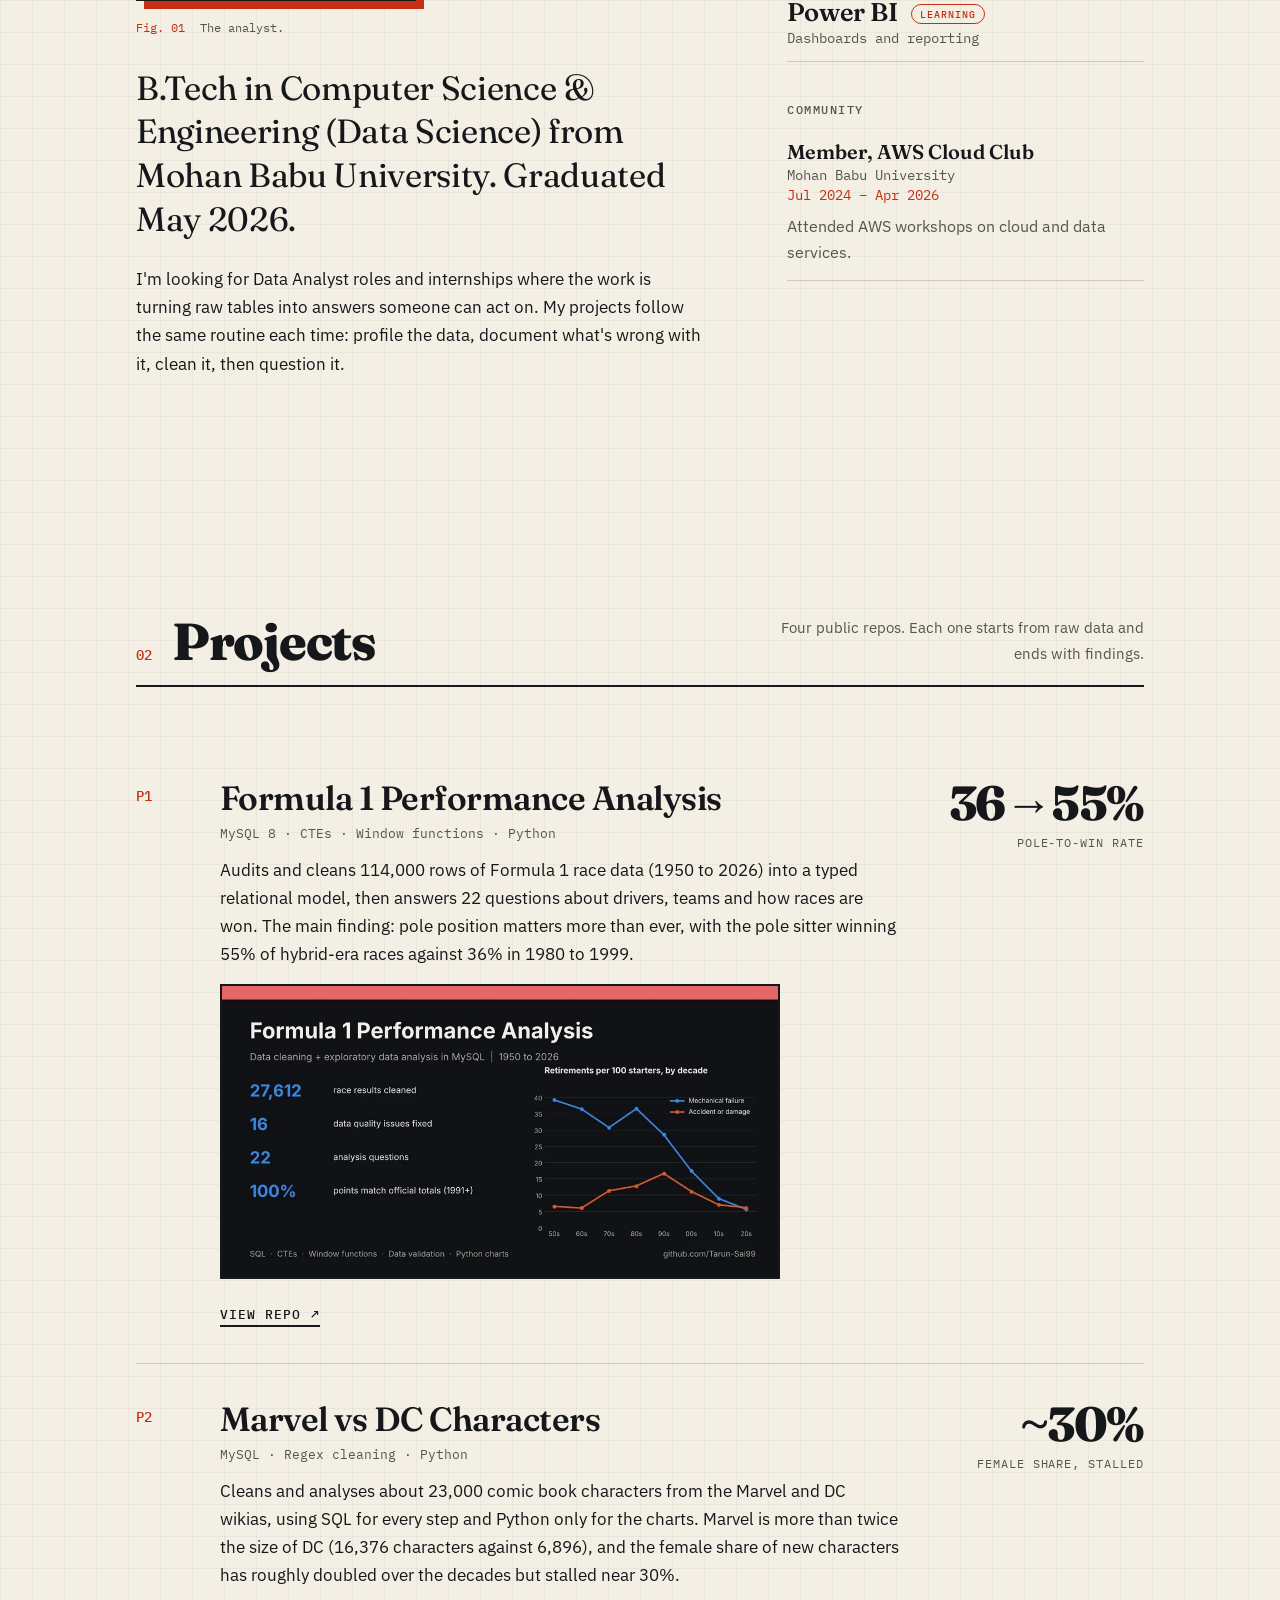
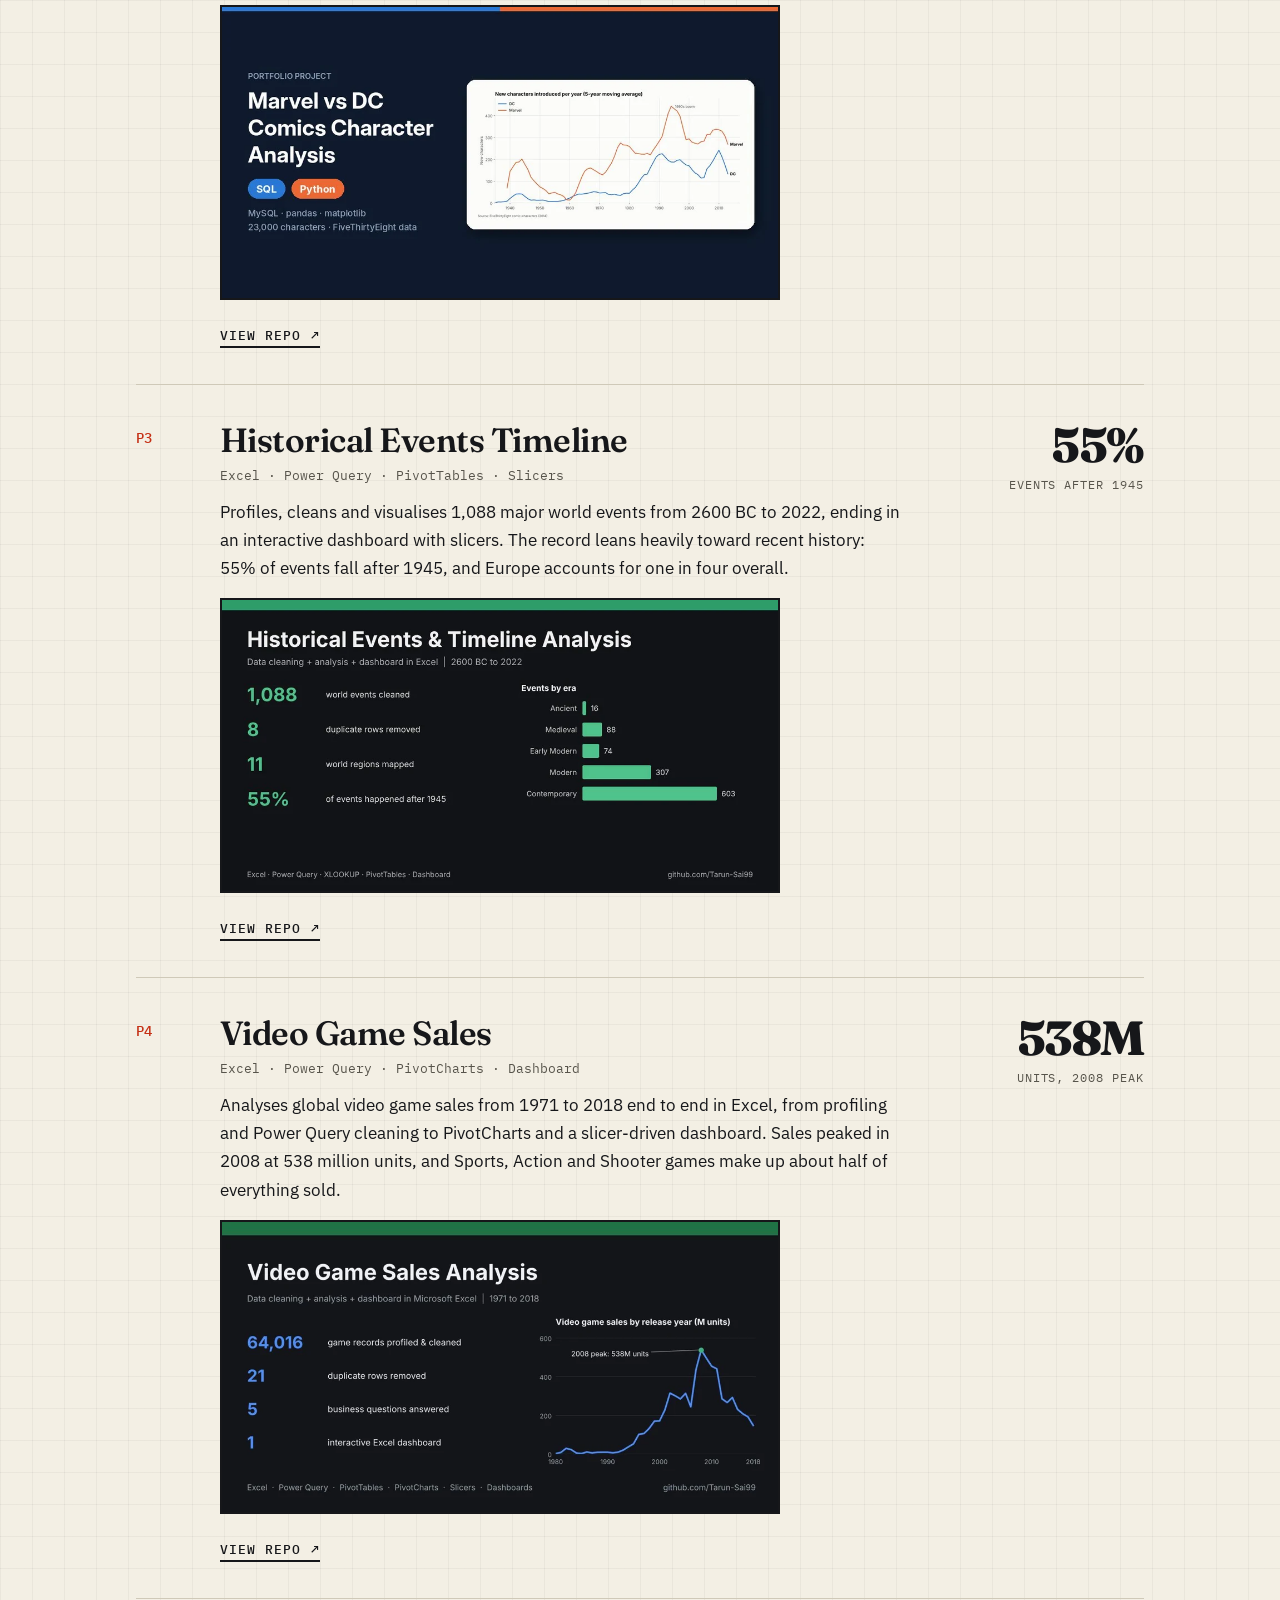
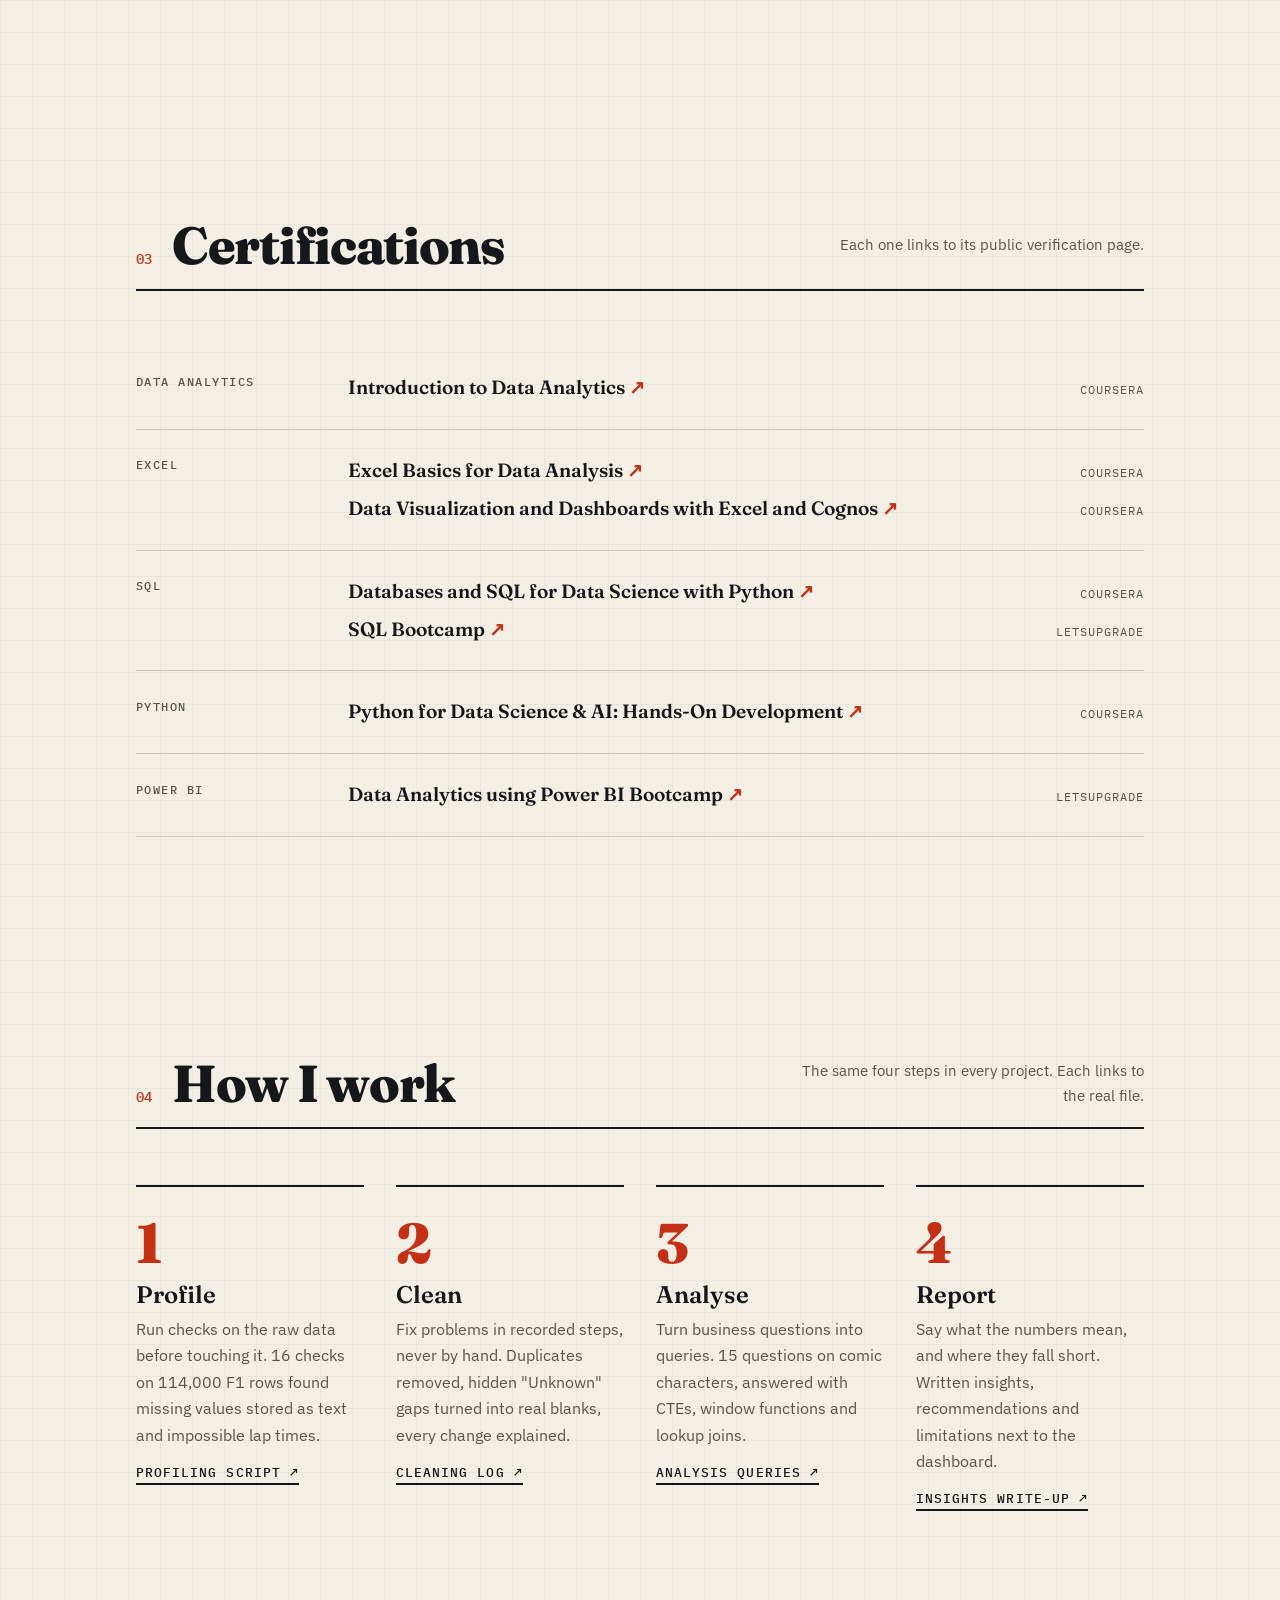
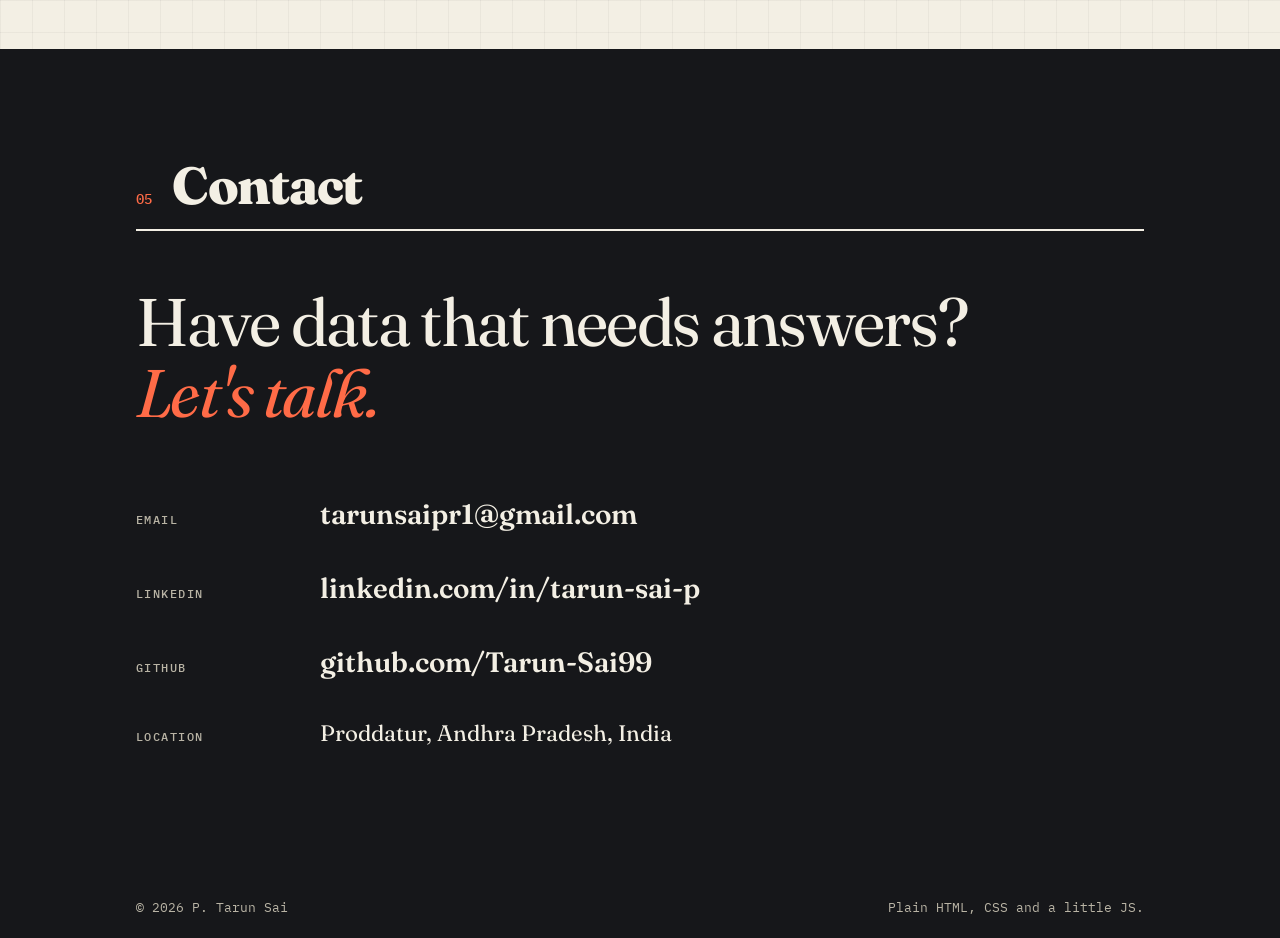
==== commit 00f8d58e: "Add Certifications to the top navigation" ====
--- a/index.html
+++ b/index.html
@@ -30,6 +30,7 @@
     <nav aria-label="Sections">
       <a href="#about">About</a>
       <a href="#projects">Projects</a>
+      <a href="#certifications">Certifications</a>
       <a href="#contact">Contact</a>
     </nav>
     <button class="theme" type="button" id="theme" aria-label="Switch between light and dark theme">
@@ -170,10 +171,10 @@
     </section>
 
     <!-- CERTIFICATES -->
-    <section class="certs wrap" id="certificates">
+    <section class="certs wrap" id="certifications">
       <header class="sec-head reveal">
         <span class="sec-no">03</span>
-        <h2>Certificates</h2>
+        <h2>Certifications</h2>
         <p class="sec-note">Each one links to its public verification page.</p>
       </header>
       <div class="cert-list">
--- a/style.css
+++ b/style.css
@@ -85,6 +85,15 @@
 }
 .top nav a:hover { color: var(--ink); background-size: 100% 2px; }
 
+@media (max-width: 640px) {
+  .top { flex-wrap: wrap; padding: 10px 16px 8px; row-gap: 4px; }
+  .mark { order: 1; }
+  .theme { order: 2; margin-left: auto; width: 32px; height: 32px; }
+  .top nav { order: 3; flex-basis: 100%; margin-left: 0; justify-content: space-between; gap: 8px; }
+  .top nav a { font-size: .7rem; letter-spacing: .06em; }
+  html { scroll-padding-top: 96px; }
+}
+
 /* ---------- Hero ---------- */
 .hero { padding-block: clamp(56px, 10vw, 120px) clamp(40px, 6vw, 80px); }
 .dot {
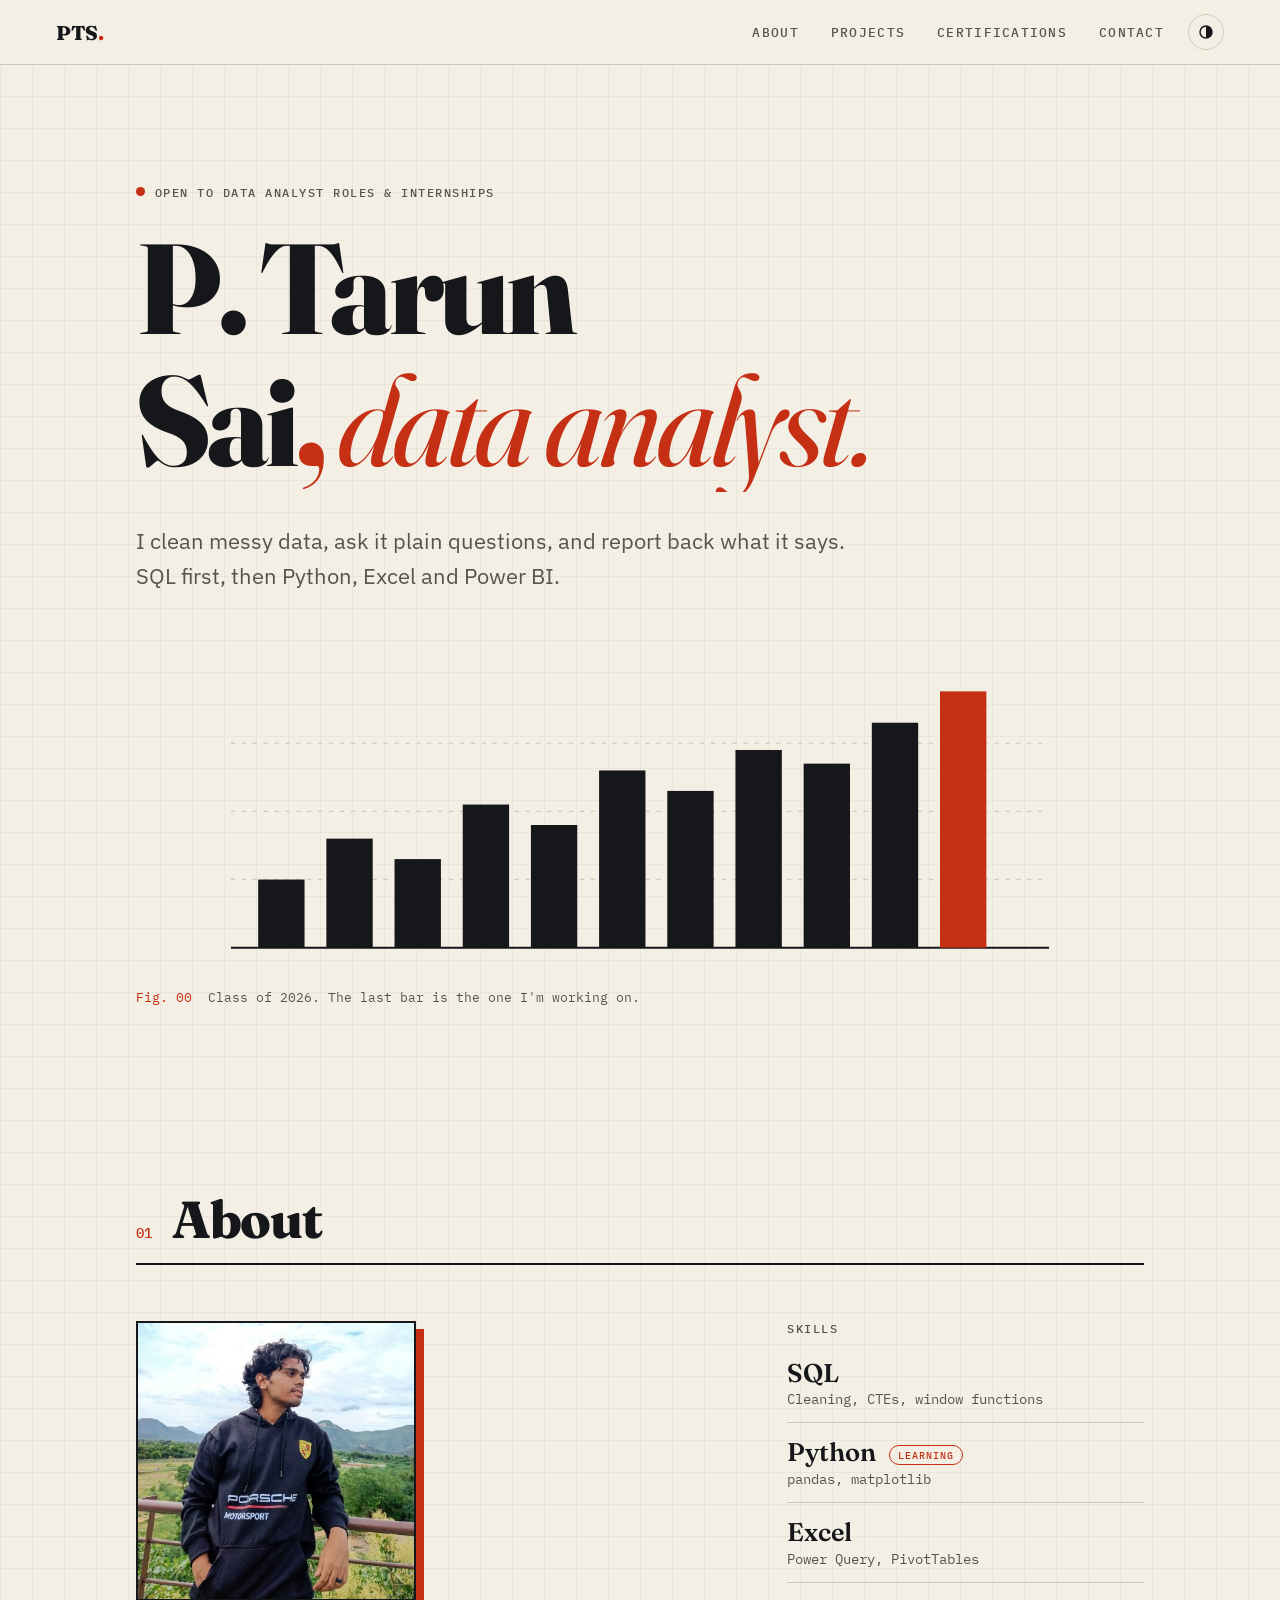
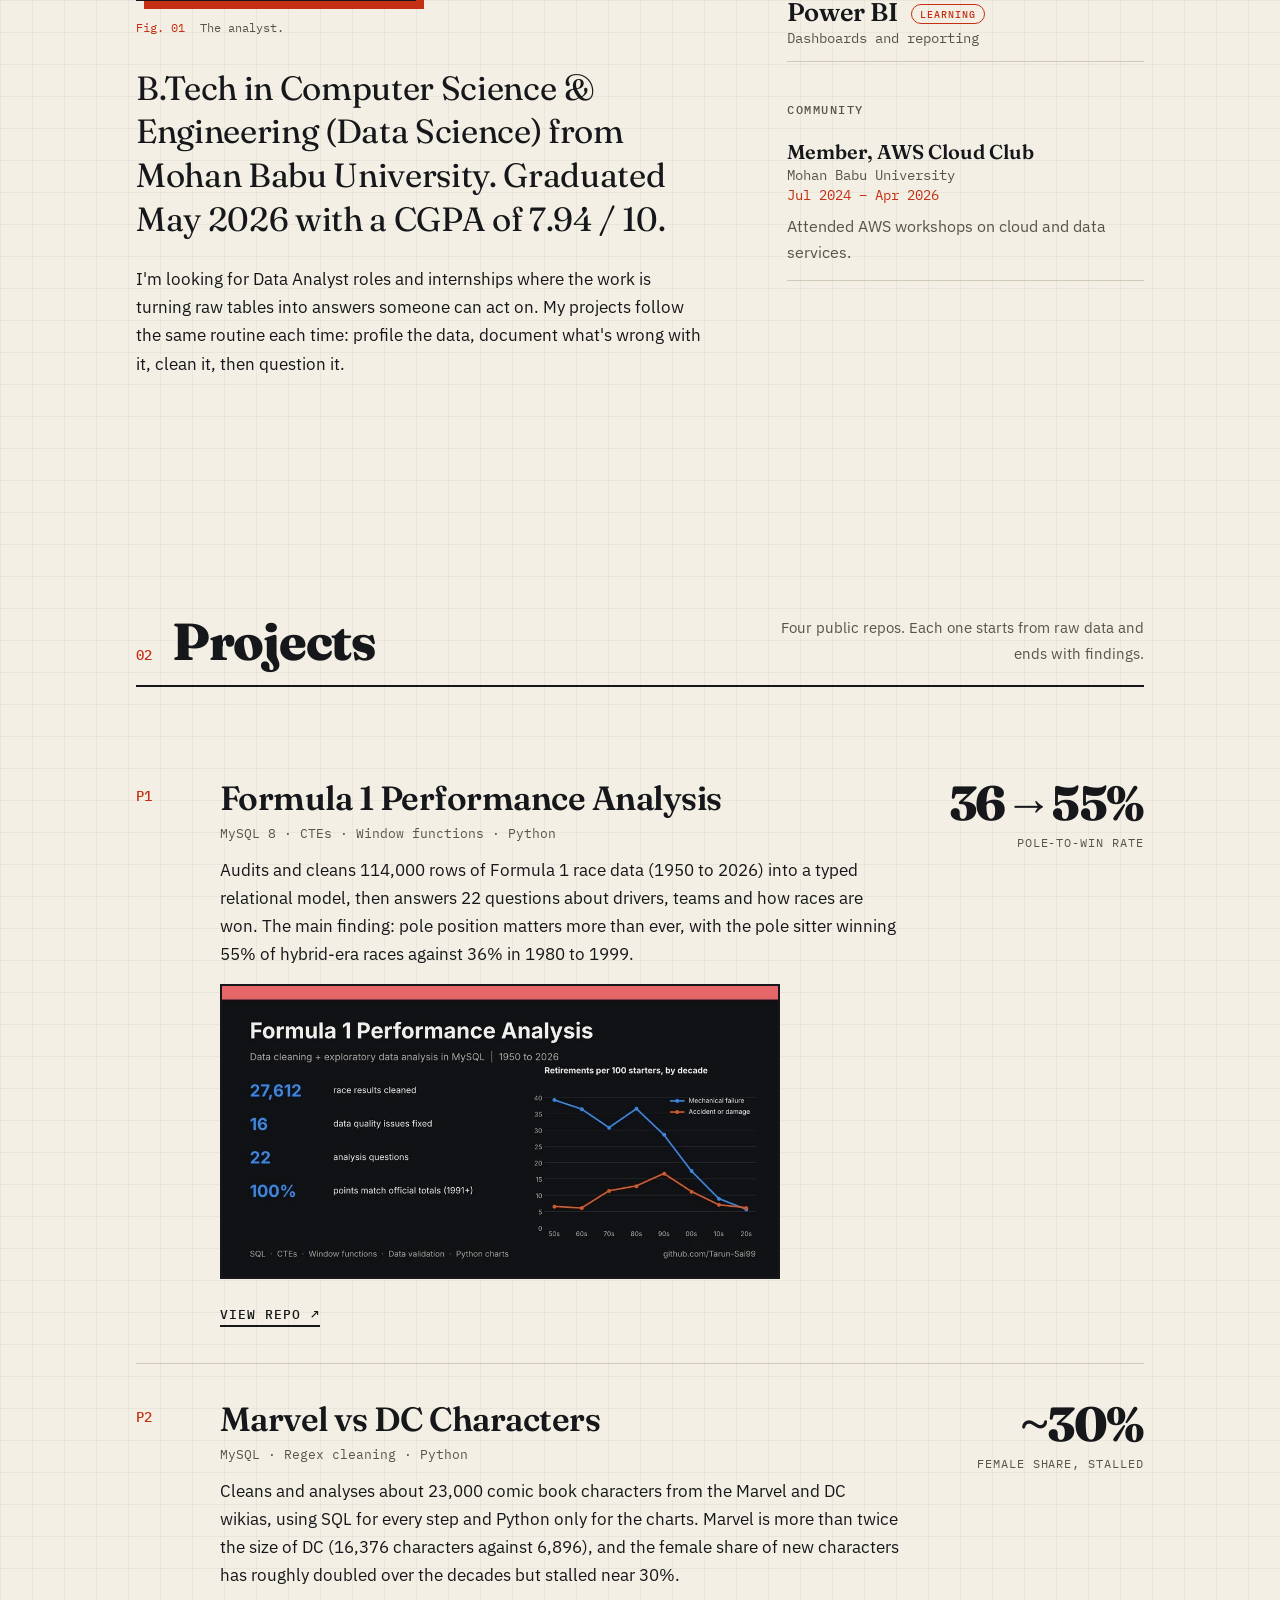
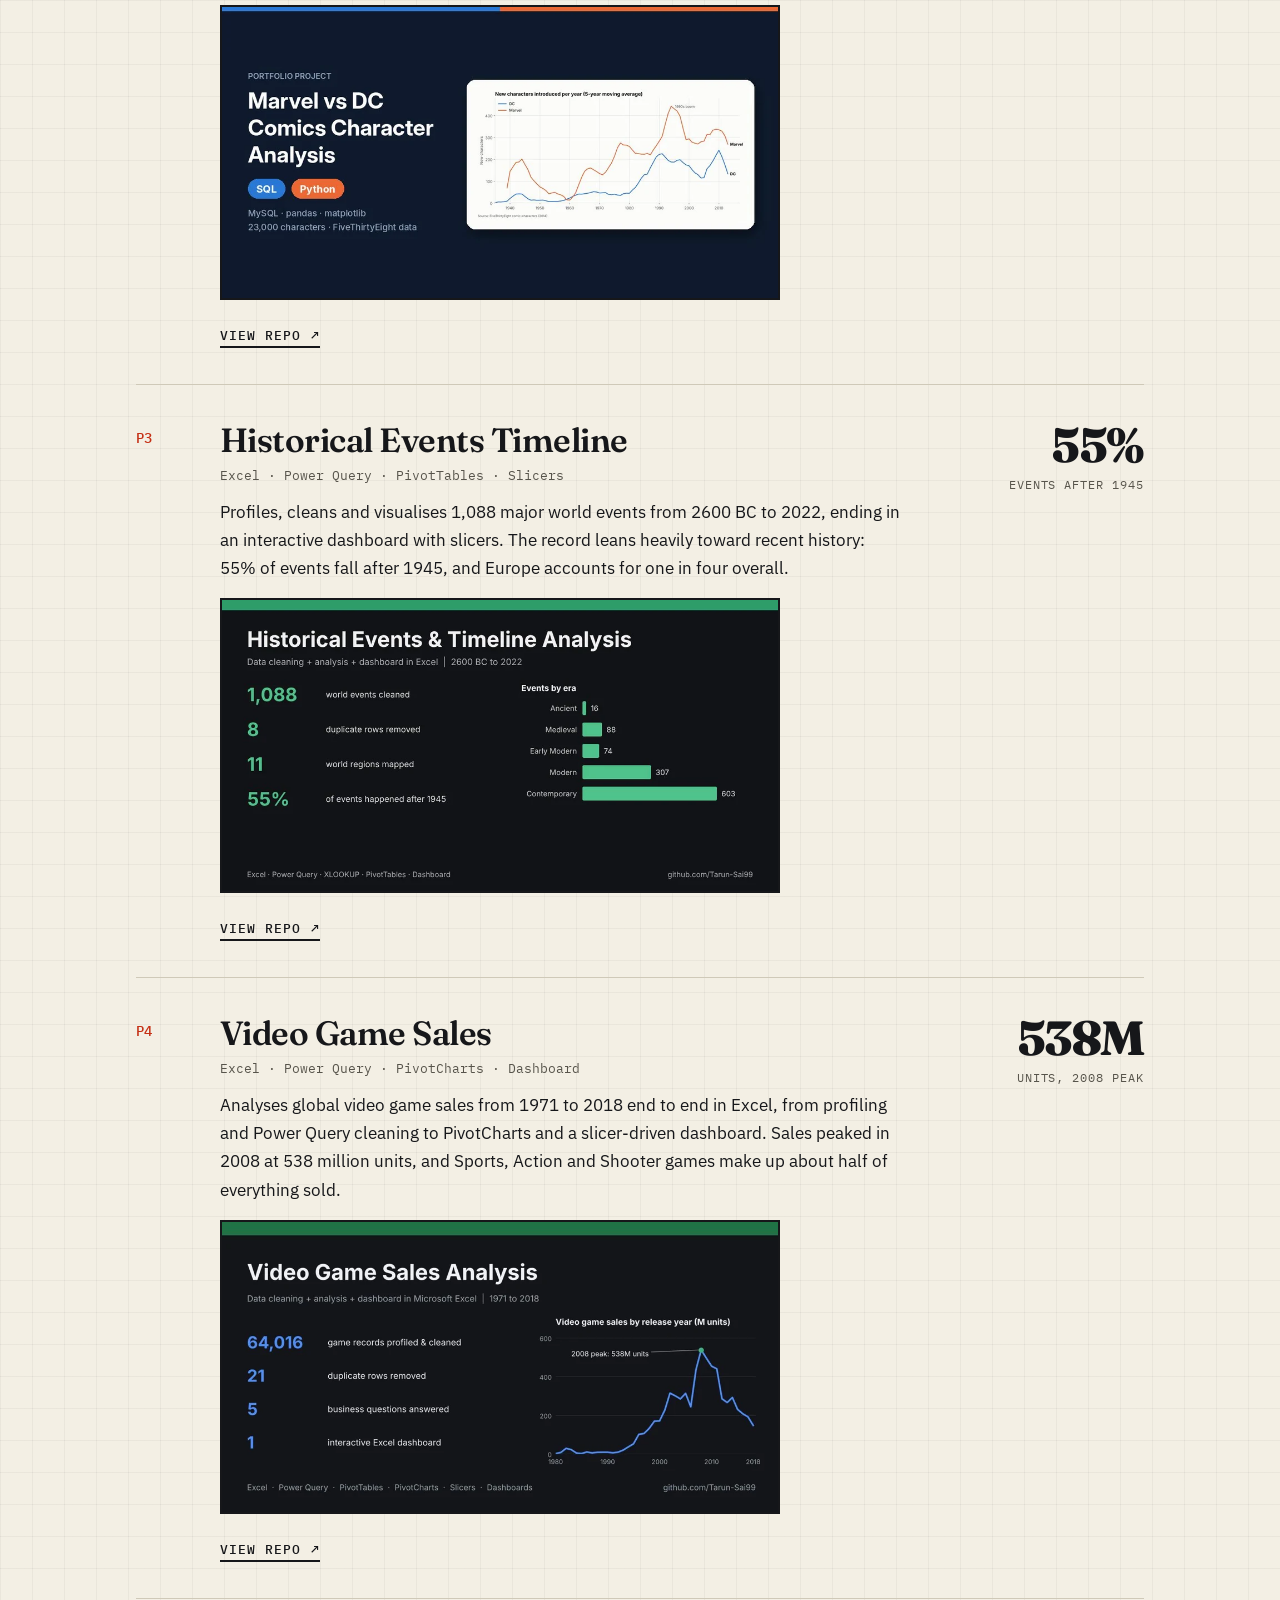
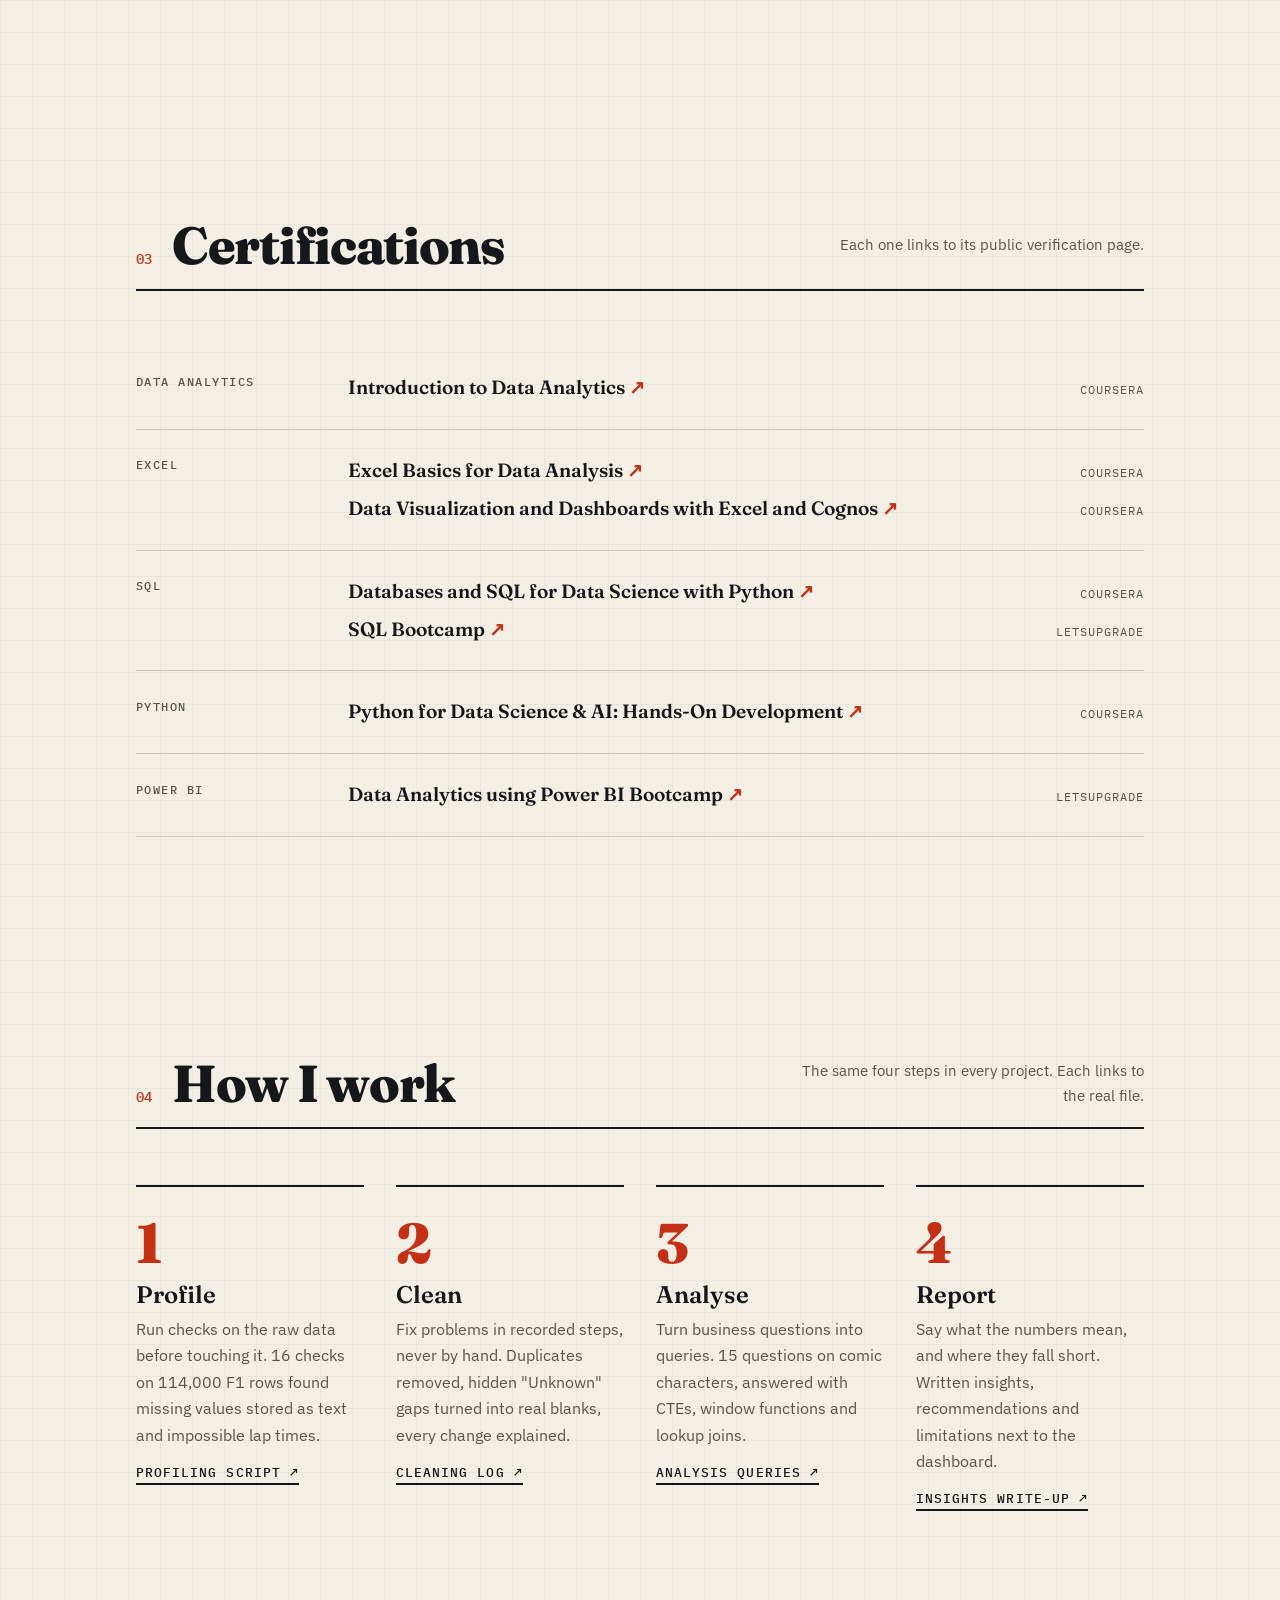
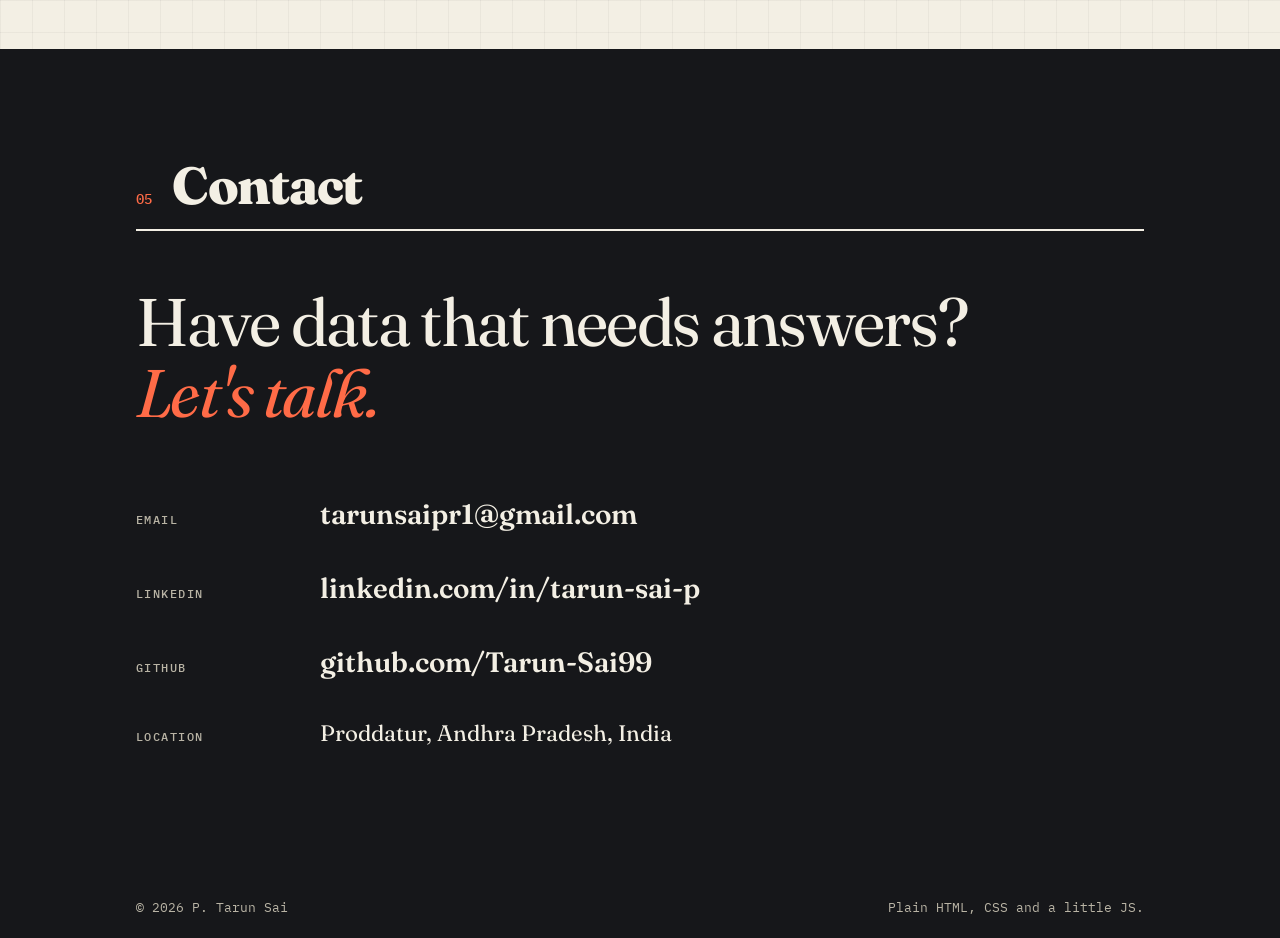
==== commit 8c739577: "Add CGPA to About section" ====
--- a/index.html
+++ b/index.html
@@ -87,7 +87,7 @@
             <img src="photo.png" width="400" height="400" alt="Portrait of P. Tarun Sai outdoors, in front of green hills" loading="lazy">
             <figcaption><span>Fig. 01</span> The analyst.</figcaption>
           </figure>
-          <p class="big">B.Tech in Computer Science &amp; Engineering (Data Science) from Mohan Babu University. Graduated May 2026.</p>
+          <p class="big">B.Tech in Computer Science &amp; Engineering (Data Science) from Mohan Babu University. Graduated May 2026 with a CGPA of 7.94 / 10.</p>
           <p>I'm looking for Data Analyst roles and internships where the work is turning raw tables into answers someone can act on. My projects follow the same routine each time: profile the data, document what's wrong with it, clean it, then question it.</p>
         </div>
 
